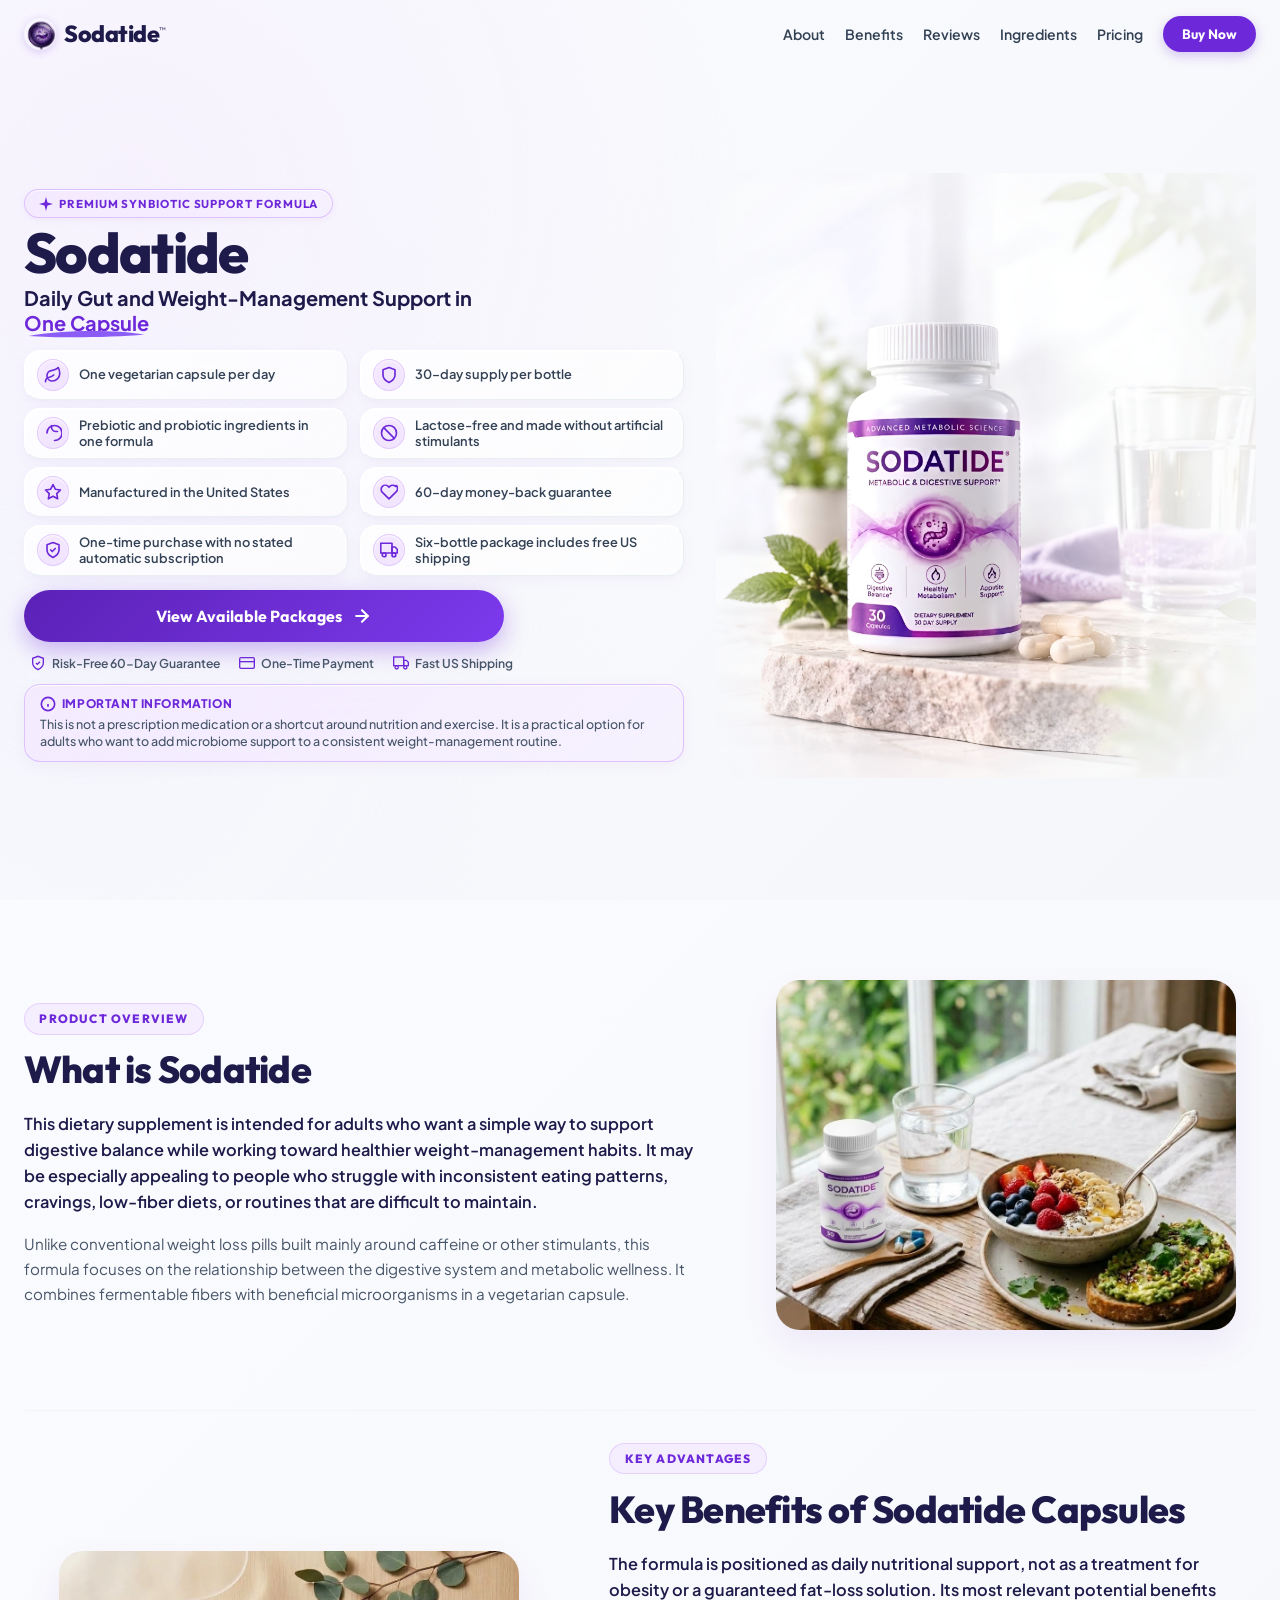
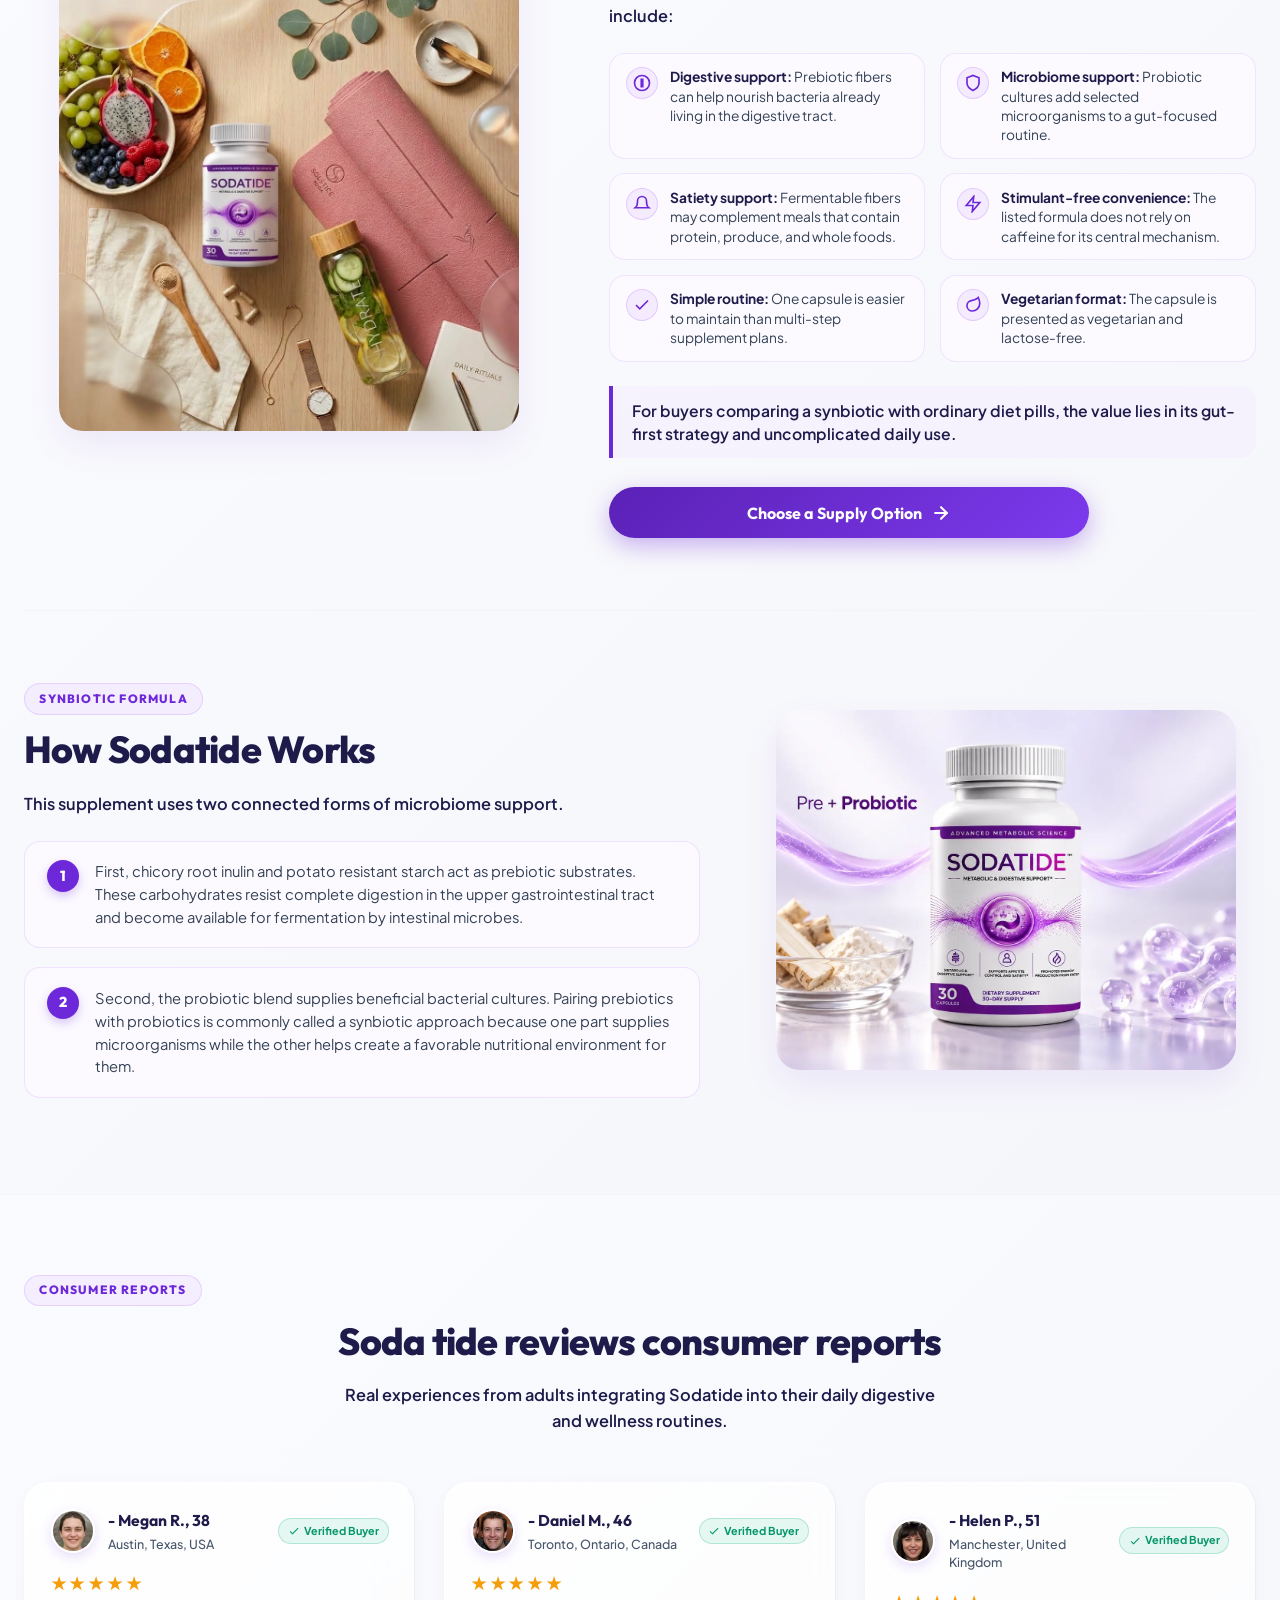
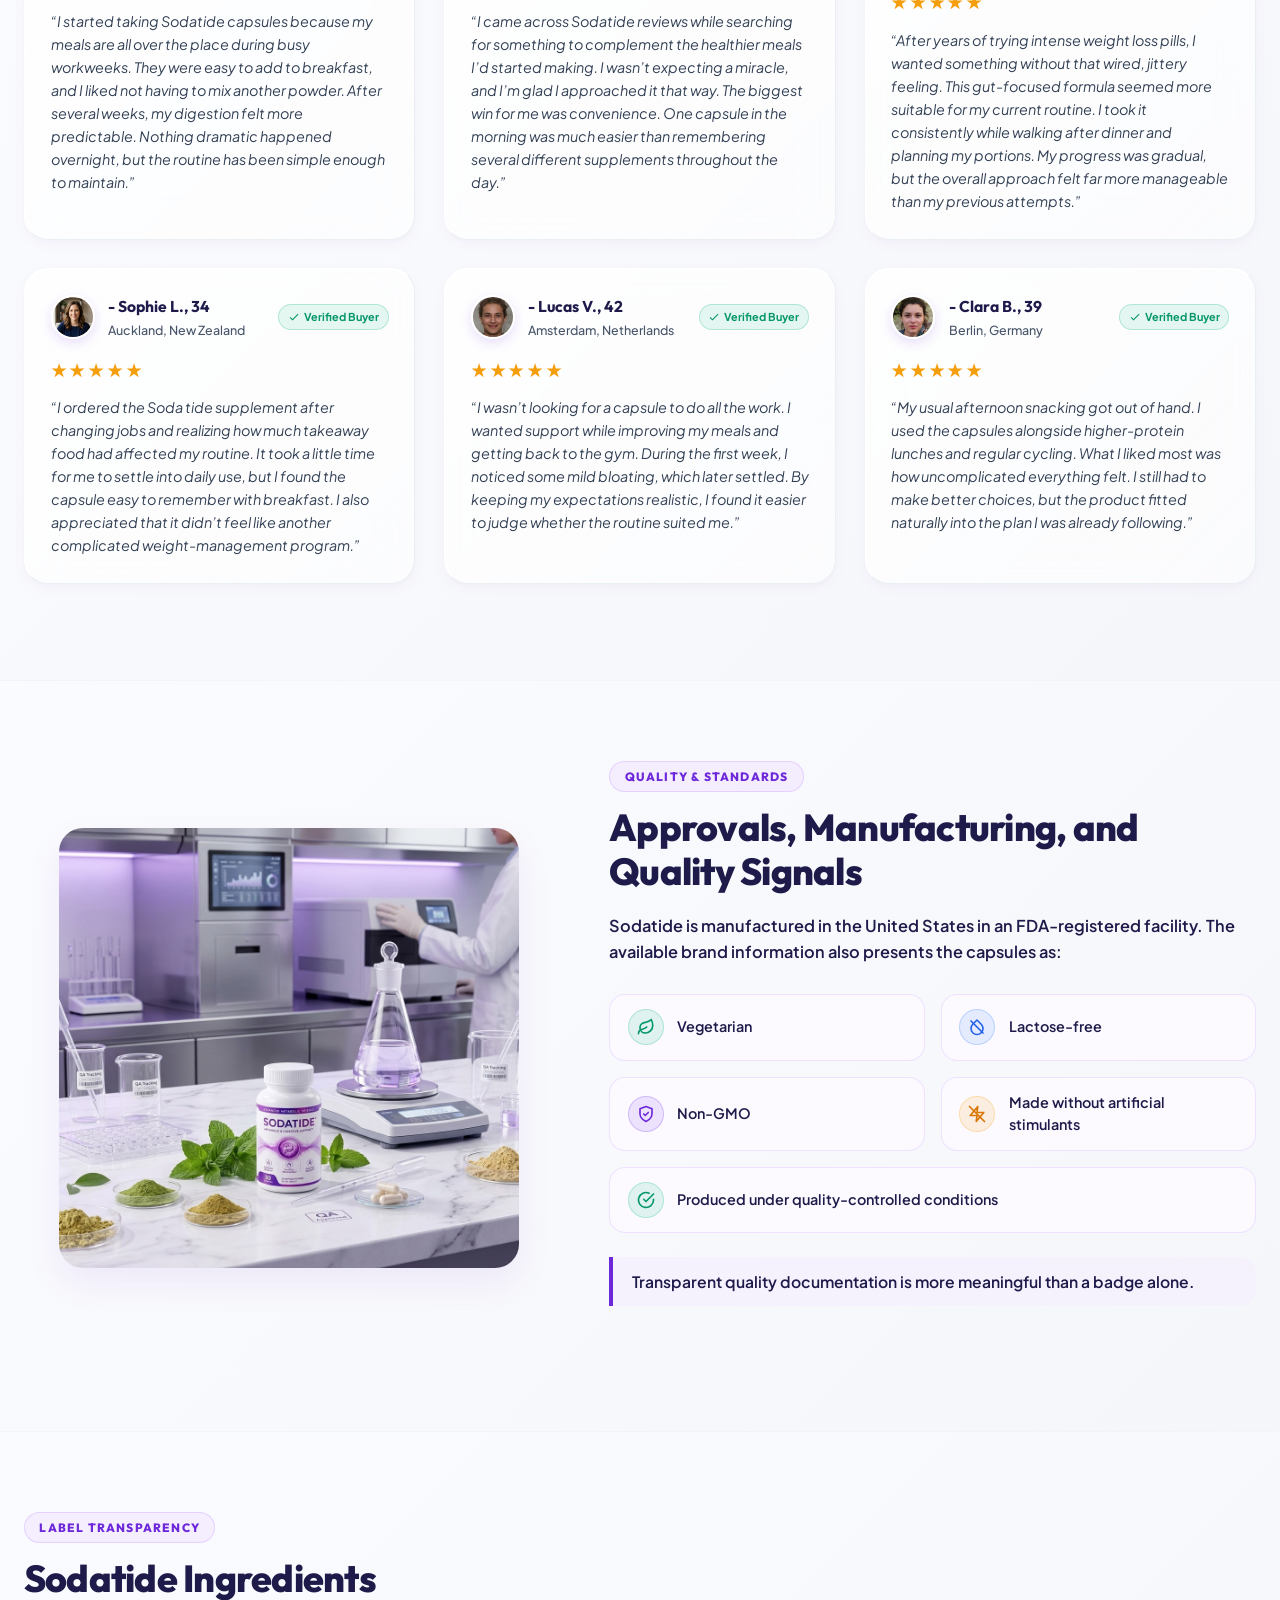
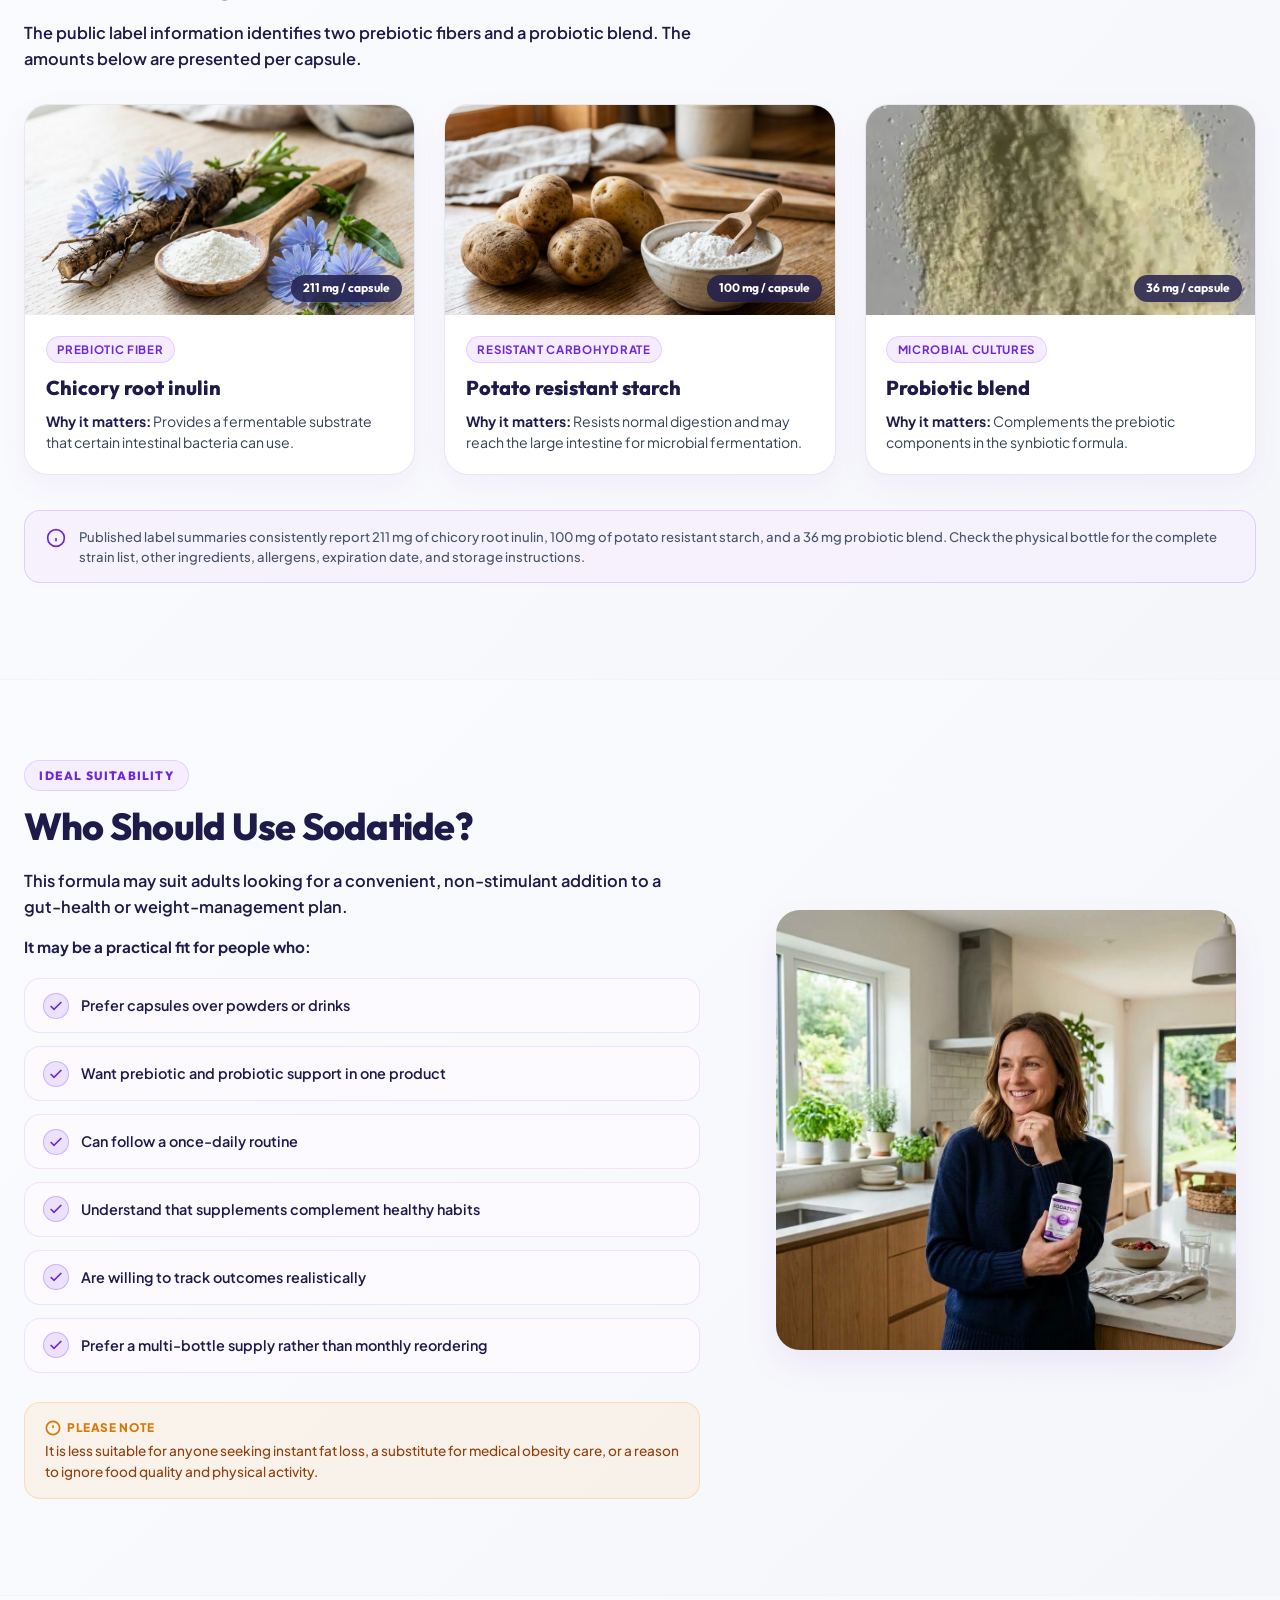
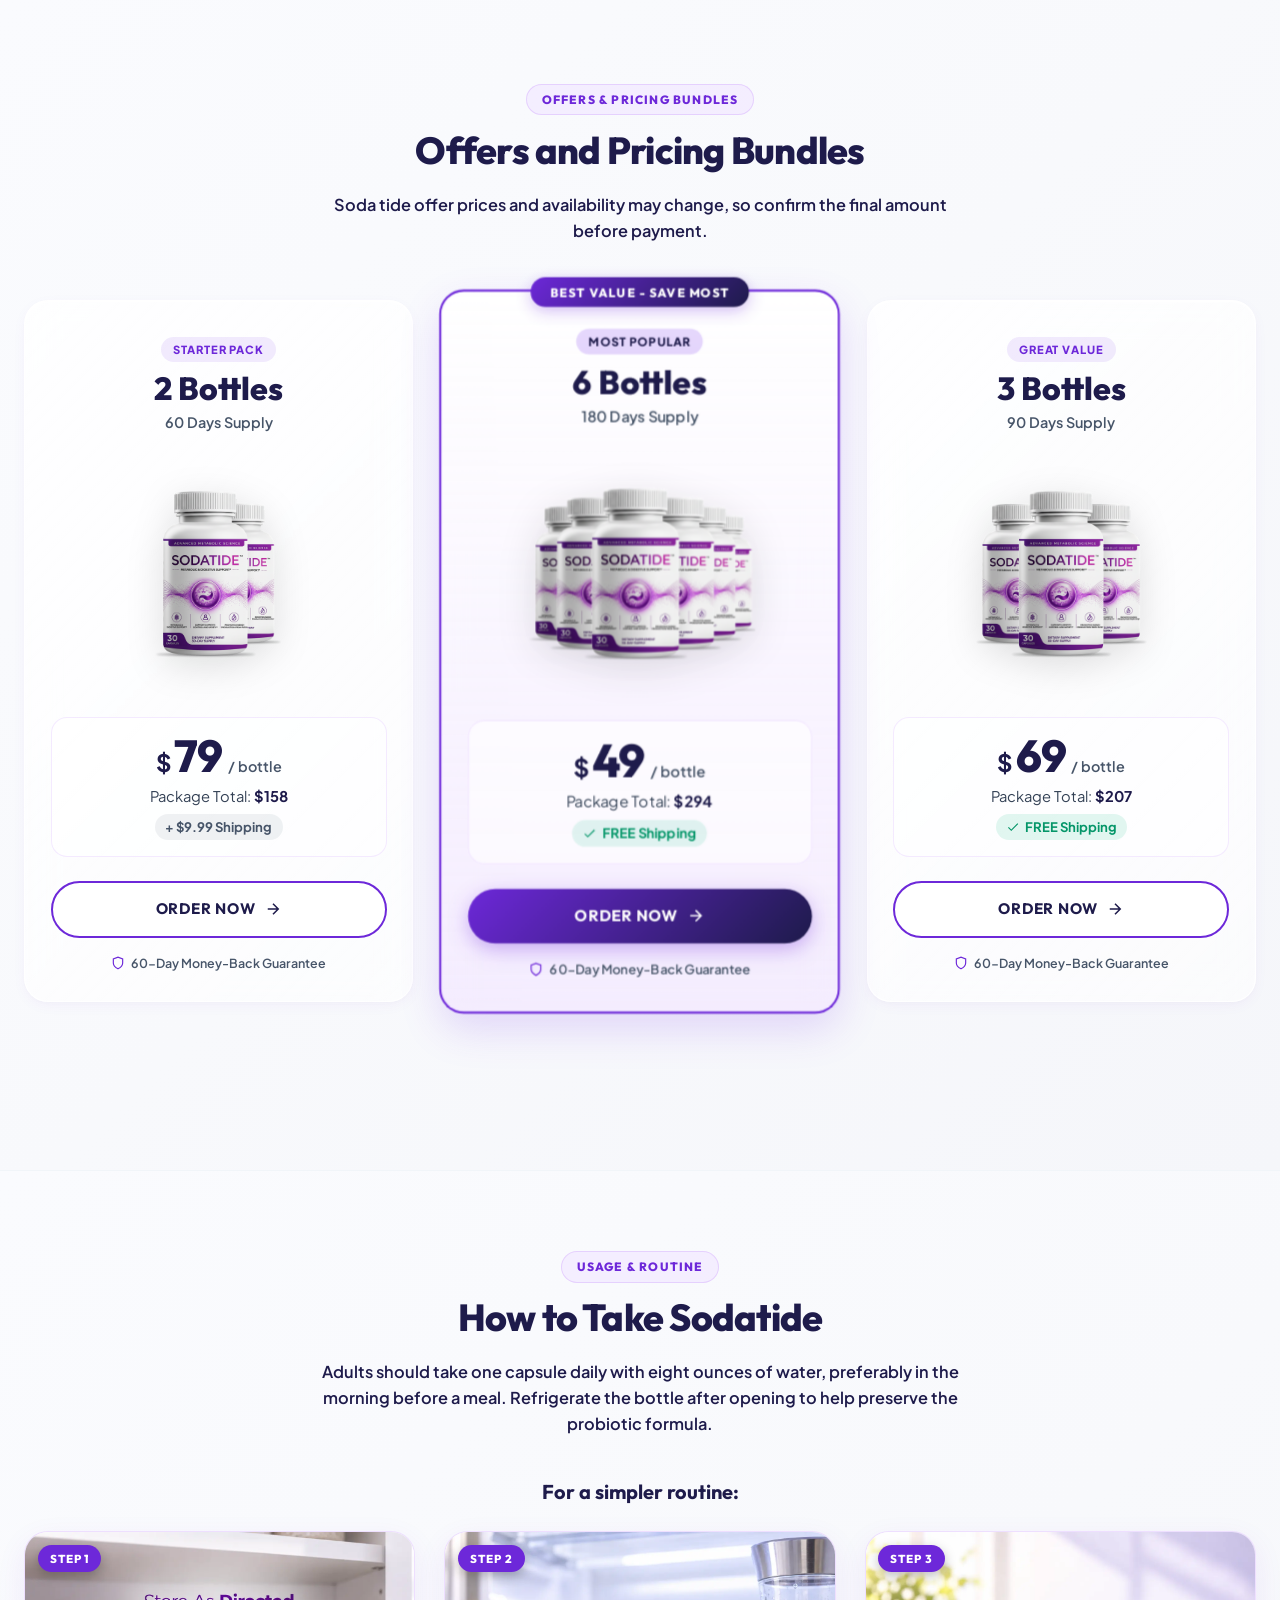
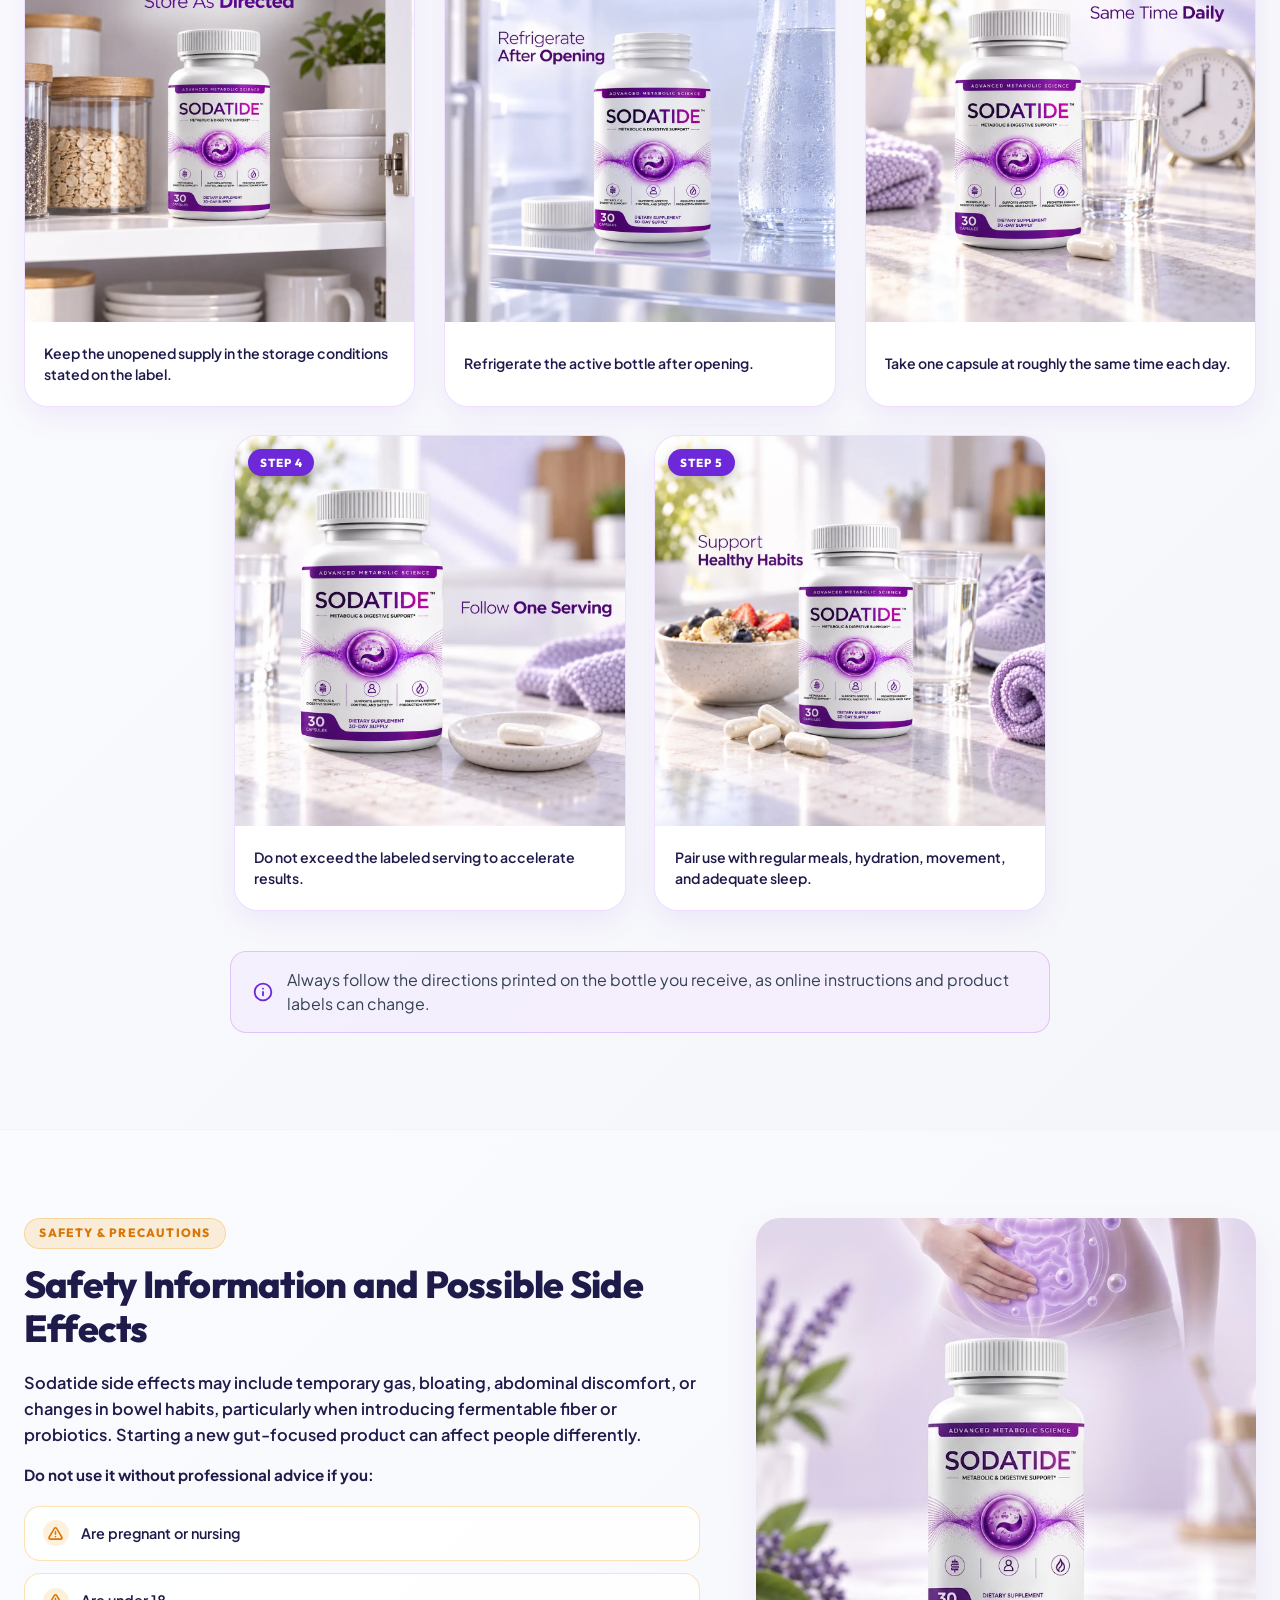
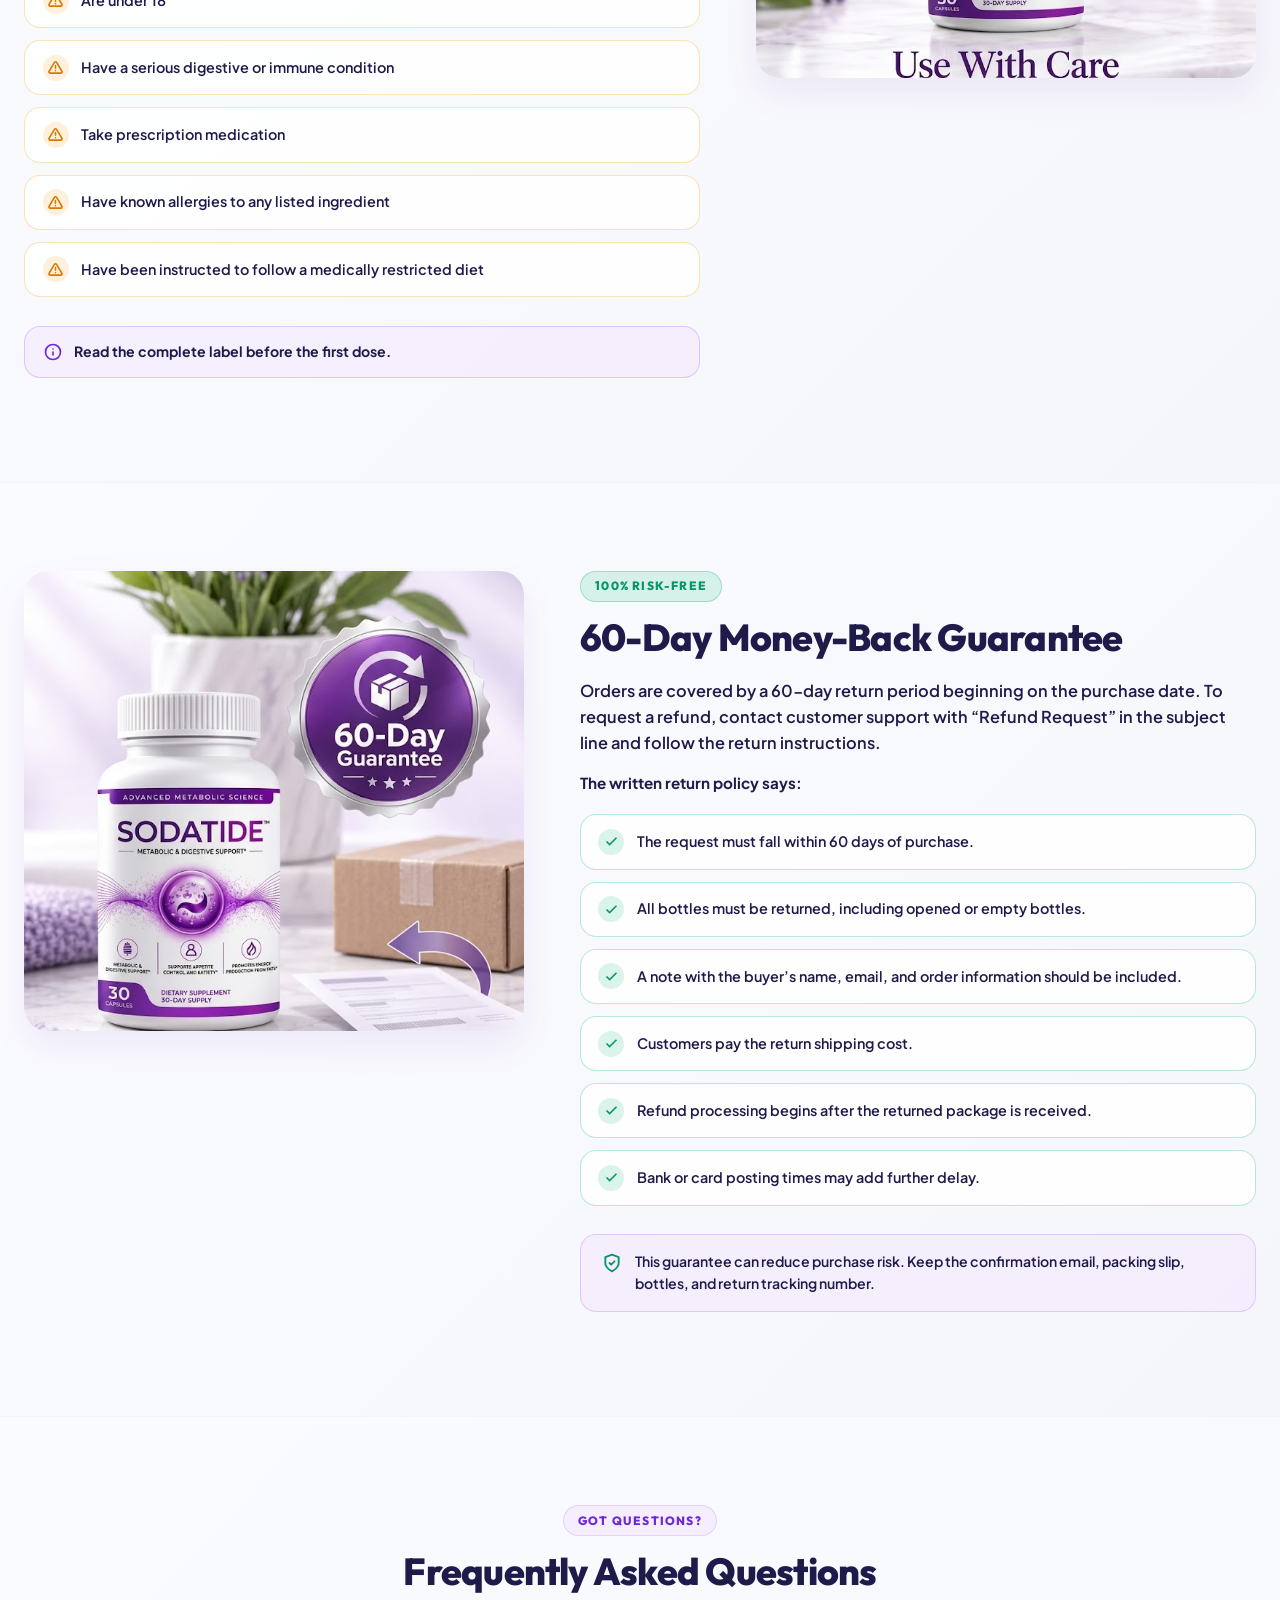
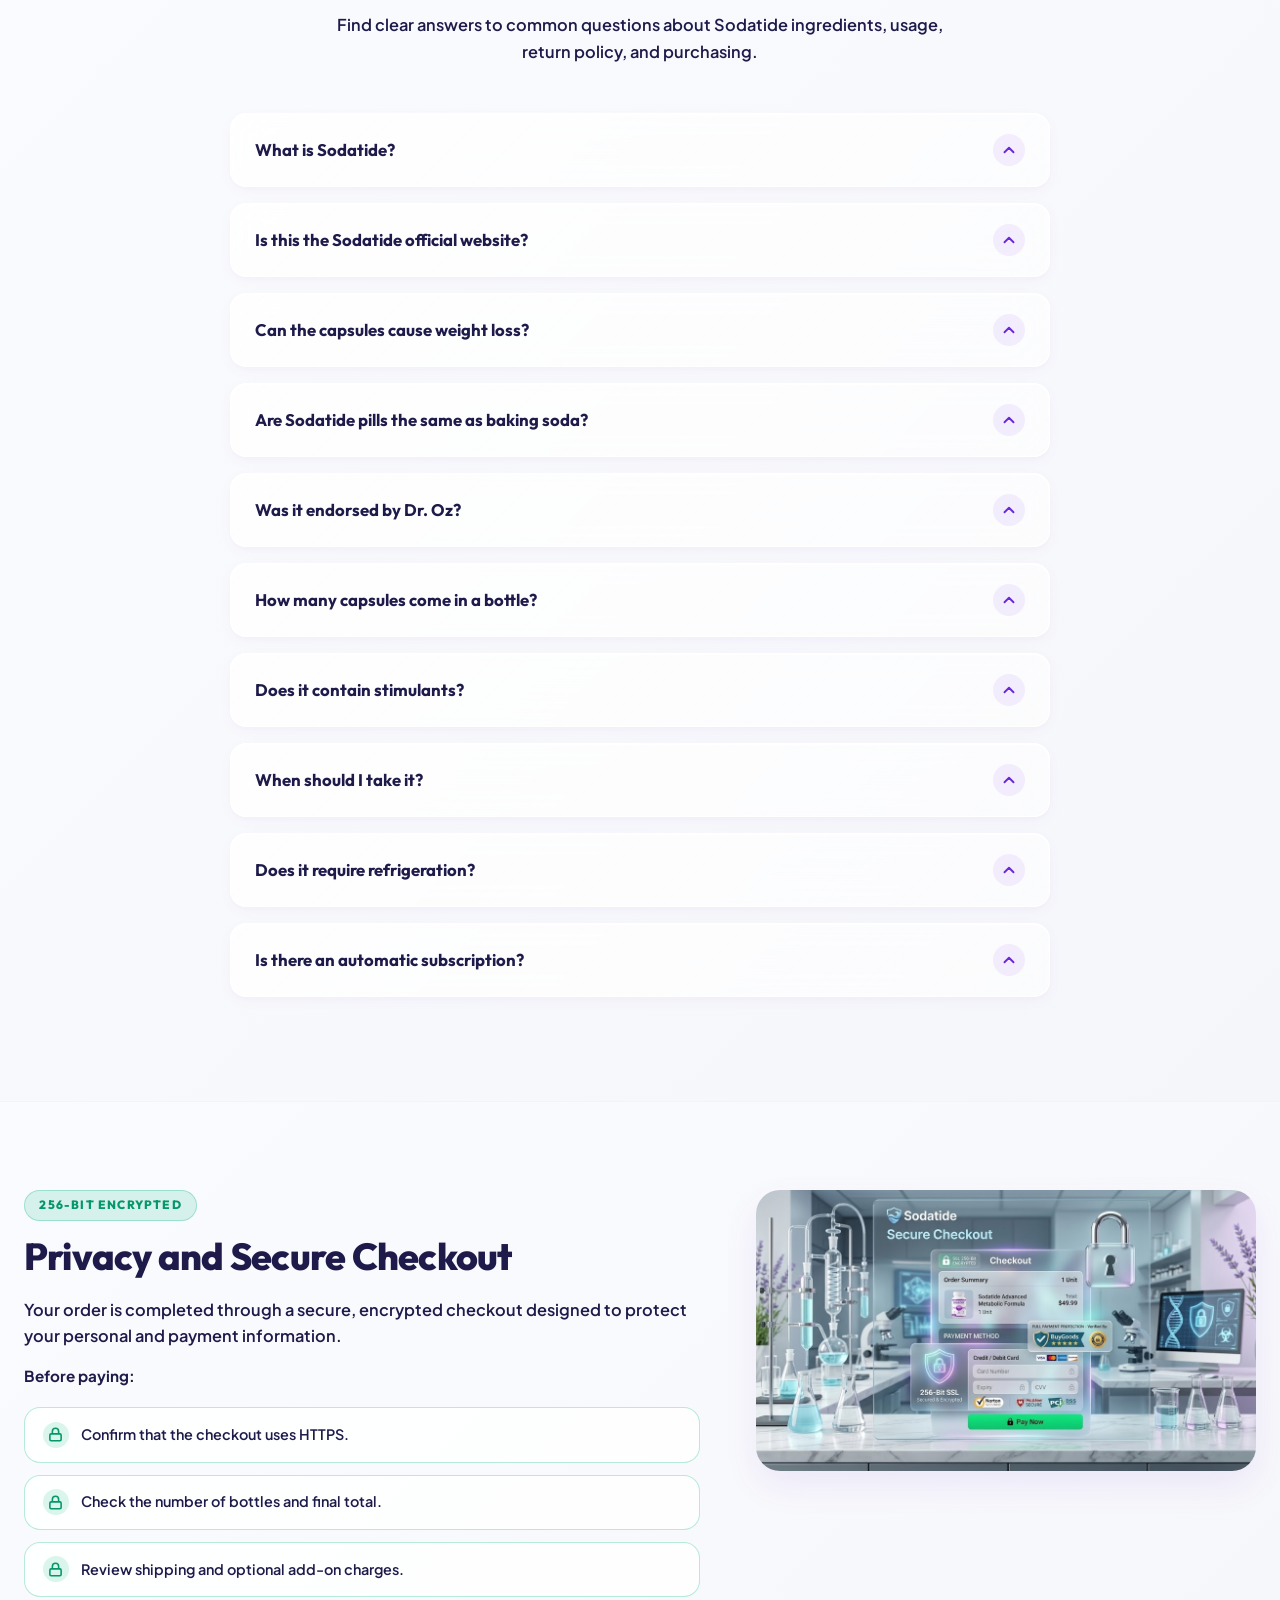
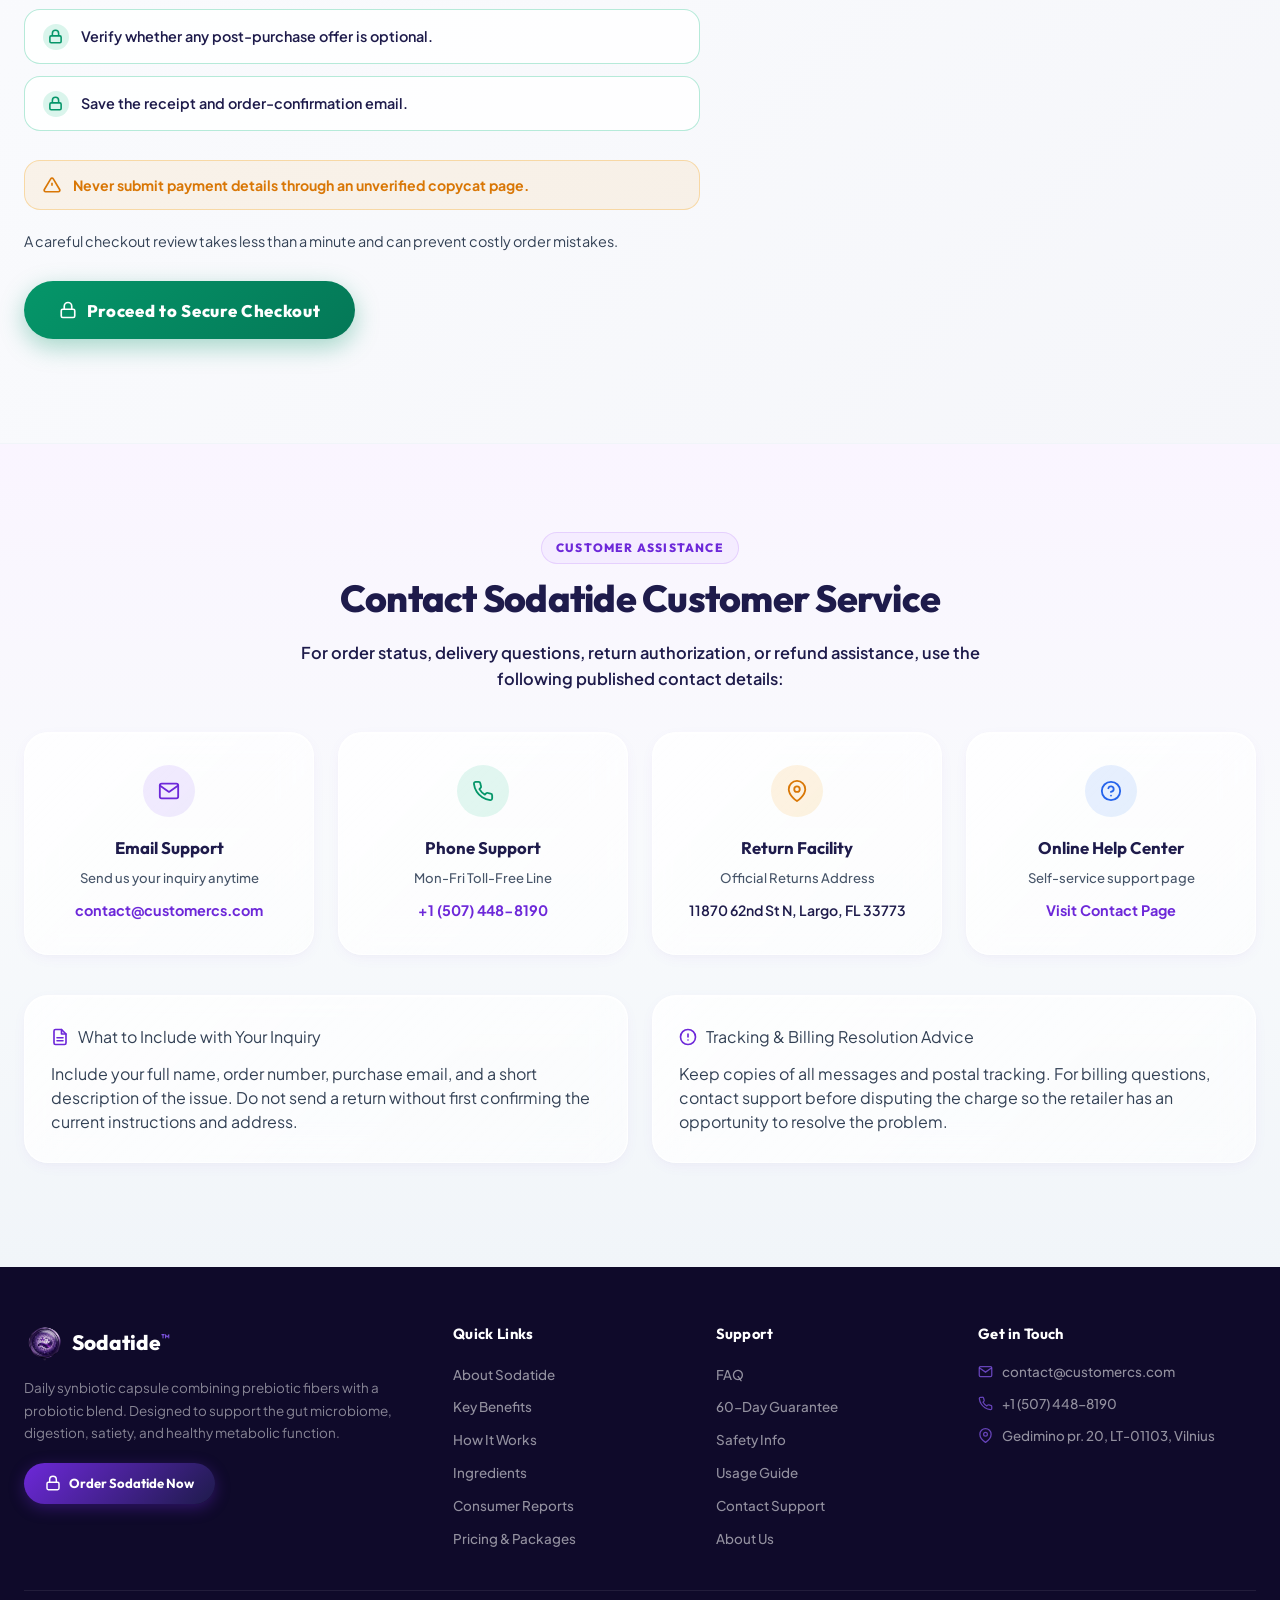
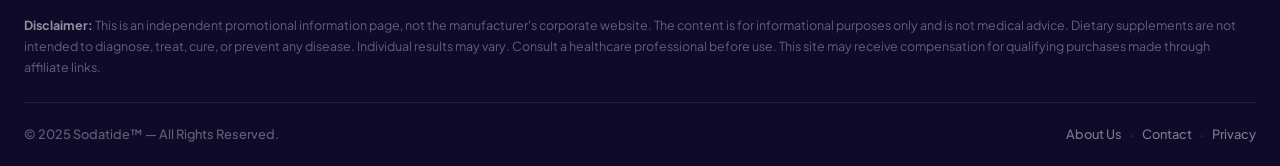
==== index.html @ fd202cb4 "completed k ho khai" ====
<!DOCTYPE html>
<html lang="en">
<head>
  <meta charset="UTF-8" />
  <meta name="viewport" content="width=device-width, initial-scale=1.0" />
  <title>Sodatide | Daily Gut and Weight-Management Support in One Capsule</title>
  <meta name="description" content="Sodatide is a daily synbiotic supplement featuring prebiotic and probiotic ingredients in one vegetarian capsule. 60-day money-back guarantee." />
  
  <!-- Google Fonts: Outfit, Plus Jakarta Sans -->
  <link rel="preconnect" href="https://fonts.googleapis.com">
  <link rel="preconnect" href="https://fonts.gstatic.com" crossorigin>
  <link href="https://fonts.googleapis.com/css2?family=Outfit:wght@500;600;700;800&family=Plus+Jakarta+Sans:wght@400;500;600;700&display=swap" rel="stylesheet">
  
  <link rel="icon" href="public/favicon.ico" type="image/x-icon" />
  <link rel="stylesheet" href="style.css" />
</head>
<body>

  <!-- Transparent Navbar -->
  <header class="navbar" id="navbar">
    <div class="container nav-inner">
      <a href="#hero" class="nav-logo">
        <img src="public/logo.png" alt="Sodatide logo" class="nav-logo-img" />
        <span class="nav-logo-text">Sodatide<sup>™</sup></span>
      </a>

      <nav class="nav-links" id="nav-links">
        <a href="#about" class="nav-link">About</a>
        <a href="#benefits" class="nav-link">Benefits</a>
        <a href="#reviews" class="nav-link">Reviews</a>
        <a href="#ingredients" class="nav-link">Ingredients</a>
        <a href="#pricing" class="nav-link">Pricing</a>
        <a href="https://secureofficialsite.store/buy-sodatide" target="_blank" rel="noopener" class="nav-cta">Buy Now</a>
      </nav>

      <!-- Hamburger Button (mobile) -->
      <button class="hamburger" id="hamburger-btn" aria-label="Toggle navigation menu" aria-expanded="false">
        <span class="ham-line"></span>
        <span class="ham-line"></span>
        <span class="ham-line"></span>
      </button>
    </div>
  </header>

  <!-- Mobile overlay backdrop -->
  <div class="mobile-nav-overlay" id="mobile-overlay"></div>

  <!-- Main Hero Section -->
  <section class="hero-section" id="hero">
    <!-- Ambient Background Glow Overlay -->
    <div class="hero-bg-overlay"></div>

    <div class="container hero-container">
      
      <!-- Left Section: Content -->
      <div class="hero-left">
        
        <!-- Eyebrow Pill Badge -->
        <div class="eyebrow-pill">
          <svg class="sparkle-icon" width="14" height="14" viewBox="0 0 24 24" fill="currentColor">
            <path d="M12 0L14.59 9.41L24 12L14.59 14.59L12 24L9.41 14.59L0 12L9.41 9.41L12 0Z"/>
          </svg>
          <span>PREMIUM SYNBIOTIC SUPPORT FORMULA</span>
        </div>

        <!-- Main Title -->
        <h1 class="hero-title">Sodatide</h1>

        <!-- Subtitle with Brush Curved Underline -->
        <h2 class="hero-subtitle">
          Daily Gut and Weight-Management Support in 
          <span class="underline-target">
            One Capsule
            <svg class="curved-underline" viewBox="0 0 160 16" fill="none" xmlns="http://www.w3.org/2000/svg">
              <path d="M3 12C45 4 115 3 157 10C115 14 45 15 3 12Z" fill="#8b5cf6"/>
            </svg>
          </span>
        </h2>

        <!-- 8 Glassmorphic Feature Cards Grid (2 Cols x 4 Rows) -->
        <div class="features-grid">
          
          <!-- Feature 1 -->
          <div class="feature-card">
            <div class="icon-bubble">
              <svg width="18" height="18" viewBox="0 0 24 24" fill="none" stroke="currentColor" stroke-width="2.2" stroke-linecap="round" stroke-linejoin="round">
                <path d="M11 20A7 7 0 0 1 9.8 6.1C15.5 5 17 4.48 19 2c1 2 2 4.18 2 8 0 5.5-4.78 10-10 10Z"/>
                <path d="M2 21c0-3 1.85-5.36 5.08-6C9.5 14.52 12 13 13 12"/>
              </svg>
            </div>
            <span class="feature-text">One vegetarian capsule per day</span>
          </div>

          <!-- Feature 2 -->
          <div class="feature-card">
            <div class="icon-bubble">
              <svg width="18" height="18" viewBox="0 0 24 24" fill="none" stroke="currentColor" stroke-width="2.2" stroke-linecap="round" stroke-linejoin="round">
                <path d="M12 22s8-4 8-10V5l-8-3-8 3v7c0 6 8 10 8 10z"/>
              </svg>
            </div>
            <span class="feature-text">30–day supply per bottle</span>
          </div>

          <!-- Feature 3 -->
          <div class="feature-card">
            <div class="icon-bubble">
              <svg width="18" height="18" viewBox="0 0 24 24" fill="none" stroke="currentColor" stroke-width="2.2" stroke-linecap="round" stroke-linejoin="round">
                <path d="M10 2v2a6 6 0 0 0 6 6h2"/><path d="M14 22A10 10 0 1 0 4 12"/>
              </svg>
            </div>
            <span class="feature-text">Prebiotic and probiotic ingredients in one formula</span>
          </div>

          <!-- Feature 4 -->
          <div class="feature-card">
            <div class="icon-bubble">
              <svg width="18" height="18" viewBox="0 0 24 24" fill="none" stroke="currentColor" stroke-width="2.2" stroke-linecap="round" stroke-linejoin="round">
                <circle cx="12" cy="12" r="10"/><path d="m4.93 4.93 14.14 14.14"/>
              </svg>
            </div>
            <span class="feature-text">Lactose-free and made without artificial stimulants</span>
          </div>

          <!-- Feature 5 -->
          <div class="feature-card">
            <div class="icon-bubble">
              <svg width="18" height="18" viewBox="0 0 24 24" fill="none" stroke="currentColor" stroke-width="2.2" stroke-linecap="round" stroke-linejoin="round">
                <polygon points="12 2 15.09 8.26 22 9.27 17 14.14 18.18 21.02 12 17.77 5.82 21.02 7 14.14 2 9.27 8.91 8.26 12 2"/>
              </svg>
            </div>
            <span class="feature-text">Manufactured in the United States</span>
          </div>

          <!-- Feature 6 -->
          <div class="feature-card">
            <div class="icon-bubble">
              <svg width="18" height="18" viewBox="0 0 24 24" fill="none" stroke="currentColor" stroke-width="2.2" stroke-linecap="round" stroke-linejoin="round">
                <path d="M20.84 4.61a5.5 5.5 0 0 0-7.78 0L12 5.67l-1.06-1.06a5.5 5.5 0 0 0-7.78 7.78l1.06 1.06L12 21.23l8.78-8.78 1.06-1.06a5.5 5.5 0 0 0 0-7.78z"/>
              </svg>
            </div>
            <span class="feature-text">60–day money-back guarantee</span>
          </div>

          <!-- Feature 7 -->
          <div class="feature-card">
            <div class="icon-bubble">
              <svg width="18" height="18" viewBox="0 0 24 24" fill="none" stroke="currentColor" stroke-width="2.2" stroke-linecap="round" stroke-linejoin="round">
                <path d="M12 22s8-4 8-10V5l-8-3-8 3v7c0 6 8 10 8 10z"/><polyline points="9 12 11 14 15 10"/>
              </svg>
            </div>
            <span class="feature-text">One-time purchase with no stated automatic subscription</span>
          </div>

          <!-- Feature 8 -->
          <div class="feature-card">
            <div class="icon-bubble">
              <svg width="18" height="18" viewBox="0 0 24 24" fill="none" stroke="currentColor" stroke-width="2.2" stroke-linecap="round" stroke-linejoin="round">
                <rect x="1" y="3" width="15" height="13"/><polygon points="16 8 20 8 23 11 23 16 16 16 16 8"/><circle cx="5.5" cy="18.5" r="2.5"/><circle cx="18.5" cy="18.5" r="2.5"/>
              </svg>
            </div>
            <span class="feature-text">Six-bottle package includes free US shipping</span>
          </div>

        </div>

        <!-- CTA Button -->
        <div class="cta-wrap">
          <a href="https://secureofficialsite.store/buy-sodatide" target="_blank" rel="noopener" class="cta-button">
            <span>View Available Packages</span>
            <svg class="cta-arrow" width="20" height="20" viewBox="0 0 24 24" fill="none" stroke="currentColor" stroke-width="2.5" stroke-linecap="round" stroke-linejoin="round">
              <line x1="5" y1="12" x2="19" y2="12"/><polyline points="12 5 19 12 12 19"/>
            </svg>
          </a>
        </div>

        <!-- Trust Line -->
        <div class="trust-line">
          <div class="trust-badge">
            <svg width="16" height="16" viewBox="0 0 24 24" fill="none" stroke="currentColor" stroke-width="2">
              <path d="M12 22s8-4 8-10V5l-8-3-8 3v7c0 6 8 10 8 10z"/><polyline points="9 12 11 14 15 10"/>
            </svg>
            <span>Risk-Free 60-Day Guarantee</span>
          </div>
          <div class="trust-badge">
            <svg width="16" height="16" viewBox="0 0 24 24" fill="none" stroke="currentColor" stroke-width="2">
              <rect x="1" y="4" width="22" height="16" rx="2" ry="2"/><line x1="1" y1="10" x2="23" y2="10"/>
            </svg>
            <span>One-Time Payment</span>
          </div>
          <div class="trust-badge">
            <svg width="16" height="16" viewBox="0 0 24 24" fill="none" stroke="currentColor" stroke-width="2">
              <rect x="1" y="3" width="15" height="13"/><polygon points="16 8 20 8 23 11 23 16 16 16 16 8"/><circle cx="5.5" cy="18.5" r="2.5"/><circle cx="18.5" cy="18.5" r="2.5"/>
            </svg>
            <span>Fast US Shipping</span>
          </div>
        </div>

        <!-- Glassmorphic Important Information Box -->
        <div class="info-box">
          <div class="info-header">
            <svg width="16" height="16" viewBox="0 0 24 24" fill="none" stroke="currentColor" stroke-width="2.5">
              <circle cx="12" cy="12" r="10"/><line x1="12" y1="16" x2="12" y2="12"/><line x1="12" y1="8" x2="12.01" y2="8"/>
            </svg>
            <span>IMPORTANT INFORMATION</span>
          </div>
          <p class="info-content">
            This is not a prescription medication or a shortcut around nutrition and exercise. It is a practical option for adults who want to add microbiome support to a consistent weight-management routine.
          </p>
        </div>

      </div>

      <!-- Right Section: Seamless Full-Bleed Image -->
      <div class="hero-right">
        <div class="hero-image-stage">
          <img 
            src="public/hero.png" 
            alt="Sodatide supplement bottle with daily synbiotic capsules" 
            class="hero-main-img" 
          />
        </div>
      </div>

    </div>
  </section>

  <!-- About & Benefits Section (Appended directly after Hero) -->
  <section class="about-section" id="about">
    <div class="container">
      
      <!-- Block 1: What is Sodatide -->
      <div class="about-grid">
        <div class="about-text-content">
          <div class="section-badge">PRODUCT OVERVIEW</div>
          <h2 class="section-heading">What is Sodatide</h2>
          <p class="section-lead-p">
            This dietary supplement is intended for adults who want a simple way to support digestive balance while working toward healthier weight-management habits. It may be especially appealing to people who struggle with inconsistent eating patterns, cravings, low-fiber diets, or routines that are difficult to maintain.
          </p>
          <p class="section-body-p">
            Unlike conventional weight loss pills built mainly around caffeine or other stimulants, this formula focuses on the relationship between the digestive system and metabolic wellness. It combines fermentable fibers with beneficial microorganisms in a vegetarian capsule.
          </p>
        </div>
        <div class="about-img-wrap">
          <div class="img-glass-frame">
            <img 
              src="public/sodatide-breakfast.png" 
              alt="Sodatide capsules beside water and a balanced breakfast" 
              class="about-img"
            />
          </div>
        </div>
      </div>

      <!-- Block 2: Key Benefits of Sodatide Capsules -->
      <div class="benefits-block" id="benefits">
        <div class="benefits-grid">
          <div class="benefits-img-wrap">
            <div class="img-glass-frame">
              <img 
                src="public/sodatide-lifestyle.png" 
                alt="Sodatide weight loss support as part of a balanced lifestyle" 
                class="benefits-img"
              />
            </div>
          </div>

          <div class="benefits-text-content">
            <div class="section-badge">KEY ADVANTAGES</div>
            <h2 class="section-heading">Key Benefits of Sodatide Capsules</h2>
            <p class="section-lead-p">
              The formula is positioned as daily nutritional support, not as a treatment for obesity or a guaranteed fat-loss solution. Its most relevant potential benefits include:
            </p>

            <div class="benefits-list">
              <!-- Benefit 1 -->
              <div class="benefit-card">
                <div class="benefit-icon-bubble">
                  <svg width="18" height="18" viewBox="0 0 24 24" fill="none" stroke="currentColor" stroke-width="2.2"><path d="M12 2a10 10 0 1 0 10 10A10 10 0 0 0 12 2zm1 15h-2v-6h2zm0-8h-2V7h2z"/></svg>
                </div>
                <div class="benefit-card-content">
                  <strong>Digestive support:</strong> Prebiotic fibers can help nourish bacteria already living in the digestive tract.
                </div>
              </div>

              <!-- Benefit 2 -->
              <div class="benefit-card">
                <div class="benefit-icon-bubble">
                  <svg width="18" height="18" viewBox="0 0 24 24" fill="none" stroke="currentColor" stroke-width="2.2"><path d="M12 22s8-4 8-10V5l-8-3-8 3v7c0 6 8 10 8 10z"/></svg>
                </div>
                <div class="benefit-card-content">
                  <strong>Microbiome support:</strong> Probiotic cultures add selected microorganisms to a gut-focused routine.
                </div>
              </div>

              <!-- Benefit 3 -->
              <div class="benefit-card">
                <div class="benefit-icon-bubble">
                  <svg width="18" height="18" viewBox="0 0 24 24" fill="none" stroke="currentColor" stroke-width="2.2"><path d="M18 8A6 6 0 0 0 6 8c0 7-3 9-3 9h18s-3-2-3-9"/></svg>
                </div>
                <div class="benefit-card-content">
                  <strong>Satiety support:</strong> Fermentable fibers may complement meals that contain protein, produce, and whole foods.
                </div>
              </div>

              <!-- Benefit 4 -->
              <div class="benefit-card">
                <div class="benefit-icon-bubble">
                  <svg width="18" height="18" viewBox="0 0 24 24" fill="none" stroke="currentColor" stroke-width="2.2"><polygon points="13 2 3 14 12 14 11 22 21 10 12 10 13 2"/></svg>
                </div>
                <div class="benefit-card-content">
                  <strong>Stimulant-free convenience:</strong> The listed formula does not rely on caffeine for its central mechanism.
                </div>
              </div>

              <!-- Benefit 5 -->
              <div class="benefit-card">
                <div class="benefit-icon-bubble">
                  <svg width="18" height="18" viewBox="0 0 24 24" fill="none" stroke="currentColor" stroke-width="2.2"><polyline points="20 6 9 17 4 12"/></svg>
                </div>
                <div class="benefit-card-content">
                  <strong>Simple routine:</strong> One capsule is easier to maintain than multi-step supplement plans.
                </div>
              </div>

              <!-- Benefit 6 -->
              <div class="benefit-card">
                <div class="benefit-icon-bubble">
                  <svg width="18" height="18" viewBox="0 0 24 24" fill="none" stroke="currentColor" stroke-width="2.2"><path d="M11 20A7 7 0 0 1 9.8 6.1C15.5 5 17 4.48 19 2c1 2 2 4.18 2 8 0 5.5-4.78 10-10 10Z"/></svg>
                </div>
                <div class="benefit-card-content">
                  <strong>Vegetarian format:</strong> The capsule is presented as vegetarian and lactose-free.
                </div>
              </div>
            </div>

            <p class="benefits-summary-text">
              For buyers comparing a synbiotic with ordinary diet pills, the value lies in its gut-first strategy and uncomplicated daily use.
            </p>

            <div class="benefits-cta-wrap">
              <a href="https://secureofficialsite.store/buy-sodatide" target="_blank" rel="noopener" class="cta-button">
                <span>Choose a Supply Option</span>
                <svg class="cta-arrow" width="20" height="20" viewBox="0 0 24 24" fill="none" stroke="currentColor" stroke-width="2.5" stroke-linecap="round" stroke-linejoin="round">
                  <line x1="5" y1="12" x2="19" y2="12"/><polyline points="12 5 19 12 12 19"/>
                </svg>
              </a>
            </div>

          </div>
        </div>
      </div>

      <!-- Block 3: How Sodatide Works -->
      <div class="works-block" id="how-it-works">
        <div class="works-grid">
          <div class="works-text-content">
            <div class="section-badge">SYNBIOTIC FORMULA</div>
            <h2 class="section-heading">How Sodatide Works</h2>
            <p class="section-lead-p">
              This supplement uses two connected forms of microbiome support.
            </p>

            <div class="works-steps-list">
              <!-- Step 1 -->
              <div class="works-step-card">
                <div class="step-num-pill">1</div>
                <div class="step-card-text">
                  First, chicory root inulin and potato resistant starch act as prebiotic substrates. These carbohydrates resist complete digestion in the upper gastrointestinal tract and become available for fermentation by intestinal microbes.
                </div>
              </div>

              <!-- Step 2 -->
              <div class="works-step-card">
                <div class="step-num-pill">2</div>
                <div class="step-card-text">
                  Second, the probiotic blend supplies beneficial bacterial cultures. Pairing prebiotics with probiotics is commonly called a synbiotic approach because one part supplies microorganisms while the other helps create a favorable nutritional environment for them.
                </div>
              </div>
            </div>
          </div>

          <div class="works-img-wrap">
            <div class="img-glass-frame">
              <img 
                src="public/How%20Sodatide%20Works.webp" 
                alt="How Sodatide supplement combines prebiotics and probiotics" 
                class="works-img"
              />
            </div>
          </div>
        </div>
      </div>

    </div>
  </section>

  <!-- Consumer Reviews Section -->
  <section class="reviews-section" id="reviews">
    <div class="container">
      <div class="section-title-box">
        <div class="section-badge">CONSUMER REPORTS</div>
        <h2 class="section-heading" style="text-align: center;">Soda tide reviews consumer reports</h2>
        <p class="section-lead-p" style="margin: 0 auto; max-width: 620px; text-align: center;">
          Real experiences from adults integrating Sodatide into their daily digestive and wellness routines.
        </p>
      </div>

      <div class="reviews-grid">
        
        <!-- Review 1: Megan R. -->
        <div class="review-card">
          <div class="review-top">
            <img src="public/Megan.webp" alt="Megan R." class="reviewer-avatar-img" />
            <div class="reviewer-info">
              <h3 class="reviewer-name">- Megan R., 38</h3>
              <p class="reviewer-location">Austin, Texas, USA</p>
            </div>
            <div class="verified-badge">
              <svg width="12" height="12" viewBox="0 0 24 24" fill="currentColor"><path d="M9 16.17L4.83 12l-1.42 1.41L9 19 21 7l-1.41-1.41z"/></svg>
              <span>Verified Buyer</span>
            </div>
          </div>
          <div class="star-rating">
            ★★★★★
          </div>
          <p class="review-quote">
            “I started taking Sodatide capsules because my meals are all over the place during busy workweeks. They were easy to add to breakfast, and I liked not having to mix another powder. After several weeks, my digestion felt more predictable. Nothing dramatic happened overnight, but the routine has been simple enough to maintain.”
          </p>
        </div>

        <!-- Review 2: Daniel M. -->
        <div class="review-card">
          <div class="review-top">
            <img src="public/Daniel.webp" alt="Daniel M." class="reviewer-avatar-img" />
            <div class="reviewer-info">
              <h3 class="reviewer-name">- Daniel M., 46</h3>
              <p class="reviewer-location">Toronto, Ontario, Canada</p>
            </div>
            <div class="verified-badge">
              <svg width="12" height="12" viewBox="0 0 24 24" fill="currentColor"><path d="M9 16.17L4.83 12l-1.42 1.41L9 19 21 7l-1.41-1.41z"/></svg>
              <span>Verified Buyer</span>
            </div>
          </div>
          <div class="star-rating">
            ★★★★★
          </div>
          <p class="review-quote">
            “I came across Sodatide reviews while searching for something to complement the healthier meals I’d started making. I wasn’t expecting a miracle, and I’m glad I approached it that way. The biggest win for me was convenience. One capsule in the morning was much easier than remembering several different supplements throughout the day.”
          </p>
        </div>

        <!-- Review 3: Helen P. -->
        <div class="review-card">
          <div class="review-top">
            <img src="public/Helen.webp" alt="Helen P." class="reviewer-avatar-img" />
            <div class="reviewer-info">
              <h3 class="reviewer-name">- Helen P., 51</h3>
              <p class="reviewer-location">Manchester, United Kingdom</p>
            </div>
            <div class="verified-badge">
              <svg width="12" height="12" viewBox="0 0 24 24" fill="currentColor"><path d="M9 16.17L4.83 12l-1.42 1.41L9 19 21 7l-1.41-1.41z"/></svg>
              <span>Verified Buyer</span>
            </div>
          </div>
          <div class="star-rating">
            ★★★★★
          </div>
          <p class="review-quote">
            “After years of trying intense weight loss pills, I wanted something without that wired, jittery feeling. This gut-focused formula seemed more suitable for my current routine. I took it consistently while walking after dinner and planning my portions. My progress was gradual, but the overall approach felt far more manageable than my previous attempts.”
          </p>
        </div>

        <!-- Review 4: Sophie L. -->
        <div class="review-card">
          <div class="review-top">
            <img src="public/Sophie.webp" alt="Sophie L." class="reviewer-avatar-img" />
            <div class="reviewer-info">
              <h3 class="reviewer-name">- Sophie L., 34</h3>
              <p class="reviewer-location">Auckland, New Zealand</p>
            </div>
            <div class="verified-badge">
              <svg width="12" height="12" viewBox="0 0 24 24" fill="currentColor"><path d="M9 16.17L4.83 12l-1.42 1.41L9 19 21 7l-1.41-1.41z"/></svg>
              <span>Verified Buyer</span>
            </div>
          </div>
          <div class="star-rating">
            ★★★★★
          </div>
          <p class="review-quote">
            “I ordered the Soda tide supplement after changing jobs and realizing how much takeaway food had affected my routine. It took a little time for me to settle into daily use, but I found the capsule easy to remember with breakfast. I also appreciated that it didn’t feel like another complicated weight-management program.”
          </p>
        </div>

        <!-- Review 5: Lucas V. -->
        <div class="review-card">
          <div class="review-top">
            <img src="public/Lucas.webp" alt="Lucas V." class="reviewer-avatar-img" />
            <div class="reviewer-info">
              <h3 class="reviewer-name">- Lucas V., 42</h3>
              <p class="reviewer-location">Amsterdam, Netherlands</p>
            </div>
            <div class="verified-badge">
              <svg width="12" height="12" viewBox="0 0 24 24" fill="currentColor"><path d="M9 16.17L4.83 12l-1.42 1.41L9 19 21 7l-1.41-1.41z"/></svg>
              <span>Verified Buyer</span>
            </div>
          </div>
          <div class="star-rating">
            ★★★★★
          </div>
          <p class="review-quote">
            “I wasn’t looking for a capsule to do all the work. I wanted support while improving my meals and getting back to the gym. During the first week, I noticed some mild bloating, which later settled. By keeping my expectations realistic, I found it easier to judge whether the routine suited me.”
          </p>
        </div>

        <!-- Review 6: Clara B. -->
        <div class="review-card">
          <div class="review-top">
            <img src="public/Clara.webp" alt="Clara B." class="reviewer-avatar-img" />
            <div class="reviewer-info">
              <h3 class="reviewer-name">- Clara B., 39</h3>
              <p class="reviewer-location">Berlin, Germany</p>
            </div>
            <div class="verified-badge">
              <svg width="12" height="12" viewBox="0 0 24 24" fill="currentColor"><path d="M9 16.17L4.83 12l-1.42 1.41L9 19 21 7l-1.41-1.41z"/></svg>
              <span>Verified Buyer</span>
            </div>
          </div>
          <div class="star-rating">
            ★★★★★
          </div>
          <p class="review-quote">
            “My usual afternoon snacking got out of hand. I used the capsules alongside higher-protein lunches and regular cycling. What I liked most was how uncomplicated everything felt. I still had to make better choices, but the product fitted naturally into the plan I was already following.”
          </p>
        </div>

      </div>
    </div>
  </section>

  <!-- Approvals, Manufacturing, and Quality Signals Section -->
  <section class="quality-section" id="quality">
    <div class="container">
      <div class="quality-grid">
        <div class="quality-img-wrap">
          <div class="img-glass-frame">
            <img 
              src="public/sodatide-quality.png" 
              alt="Sodatide manufacturing and supplement quality information" 
              class="quality-img"
            />
          </div>
        </div>

        <div class="quality-text-content">
          <div class="section-badge">QUALITY & STANDARDS</div>
          <h2 class="section-heading">Approvals, Manufacturing, and Quality Signals</h2>
          <p class="section-lead-p">
            Sodatide is manufactured in the United States in an FDA-registered facility. The available brand information also presents the capsules as:
          </p>

          <div class="quality-signals-grid">
            <!-- Signal 1: Vegetarian (Leaf Icon) -->
            <div class="quality-card">
              <div class="quality-icon-bubble leaf-icon">
                <svg width="18" height="18" viewBox="0 0 24 24" fill="none" stroke="currentColor" stroke-width="2.2" stroke-linecap="round" stroke-linejoin="round">
                  <path d="M11 20A7 7 0 0 1 9.8 6.1C15.5 5 17 4.48 19 2c1 2 2 4.18 2 8 0 5.5-4.78 10-10 10Z"/>
                  <path d="M2 21c0-3 1.85-5.36 5.08-6C9.5 14.52 12 13 13 12"/>
                </svg>
              </div>
              <span>Vegetarian</span>
            </div>

            <!-- Signal 2: Lactose-free (Drop Icon) -->
            <div class="quality-card">
              <div class="quality-icon-bubble drop-icon">
                <svg width="18" height="18" viewBox="0 0 24 24" fill="none" stroke="currentColor" stroke-width="2.2" stroke-linecap="round" stroke-linejoin="round">
                  <path d="M12 2.69l5.66 5.66a8 8 0 1 1-11.31 0z"/>
                  <line x1="4" y1="4" x2="20" y2="20"/>
                </svg>
              </div>
              <span>Lactose-free</span>
            </div>

            <!-- Signal 3: Non-GMO (Shield Icon) -->
            <div class="quality-card">
              <div class="quality-icon-bubble shield-icon">
                <svg width="18" height="18" viewBox="0 0 24 24" fill="none" stroke="currentColor" stroke-width="2.2" stroke-linecap="round" stroke-linejoin="round">
                  <path d="M12 22s8-4 8-10V5l-8-3-8 3v7c0 6 8 10 8 10z"/>
                  <path d="M9 12l2 2 4-4"/>
                </svg>
              </div>
              <span>Non-GMO</span>
            </div>

            <!-- Signal 4: Made without artificial stimulants (Energy Free Icon) -->
            <div class="quality-card">
              <div class="quality-icon-bubble bolt-icon">
                <svg width="18" height="18" viewBox="0 0 24 24" fill="none" stroke="currentColor" stroke-width="2.2" stroke-linecap="round" stroke-linejoin="round">
                  <polygon points="13 2 3 14 12 14 11 22 21 10 12 10 13 2"/>
                  <line x1="2" y1="2" x2="22" y2="22"/>
                </svg>
              </div>
              <span>Made without artificial stimulants</span>
            </div>

            <!-- Signal 5: Quality-controlled conditions (Facility Badge Icon) -->
            <div class="quality-card full-width-signal">
              <div class="quality-icon-bubble badge-icon">
                <svg width="18" height="18" viewBox="0 0 24 24" fill="none" stroke="currentColor" stroke-width="2.2" stroke-linecap="round" stroke-linejoin="round">
                  <path d="M22 11.08V12a10 10 0 1 1-5.93-9.14"/>
                  <polyline points="22 4 12 14.01 9 11.01"/>
                </svg>
              </div>
              <span>Produced under quality-controlled conditions</span>
            </div>
          </div>

          <p class="benefits-summary-text" style="margin-top: 1.5rem;">
            Transparent quality documentation is more meaningful than a badge alone.
          </p>
        </div>
      </div>
    </div>
  </section>

  <!-- Sodatide Ingredients Section (Moved to the very bottom) -->
  <section class="ingredients-section" id="ingredients">
    <div class="container">
      <div class="ingredients-header">
        <div class="section-badge">LABEL TRANSPARENCY</div>
        <h2 class="section-heading">Sodatide Ingredients</h2>
        <p class="section-lead-p" style="max-width: 680px;">
          The public label information identifies two prebiotic fibers and a probiotic blend. The amounts below are presented per capsule.
        </p>
      </div>

      <div class="ingredients-grid">
        
        <!-- Ingredient 1: Chicory root inulin -->
        <div class="ingredient-card">
          <div class="ingredient-img-wrap">
            <img 
              src="public/ingredient-chicory.png" 
              alt="Chicory root inulin prebiotic fiber" 
              class="ingredient-img"
            />
            <span class="ingredient-amount-badge">211 mg / capsule</span>
          </div>
          <div class="ingredient-card-body">
            <div class="ingredient-function-tag">Prebiotic fiber</div>
            <h3 class="ingredient-title">Chicory root inulin</h3>
            <p class="ingredient-matters">
              <strong>Why it matters:</strong> Provides a fermentable substrate that certain intestinal bacteria can use.
            </p>
          </div>
        </div>

        <!-- Ingredient 2: Potato resistant starch -->
        <div class="ingredient-card">
          <div class="ingredient-img-wrap">
            <img 
              src="public/ingredient-potato.png" 
              alt="Potato resistant starch carbohydrate" 
              class="ingredient-img"
            />
            <span class="ingredient-amount-badge">100 mg / capsule</span>
          </div>
          <div class="ingredient-card-body">
            <div class="ingredient-function-tag">Resistant carbohydrate</div>
            <h3 class="ingredient-title">Potato resistant starch</h3>
            <p class="ingredient-matters">
              <strong>Why it matters:</strong> Resists normal digestion and may reach the large intestine for microbial fermentation.
            </p>
          </div>
        </div>

        <!-- Ingredient 3: Probiotic blend -->
        <div class="ingredient-card">
          <div class="ingredient-img-wrap">
            <img 
              src="public/ingredient-probiotic.png" 
              alt="Probiotic blend micro-flora cultures" 
              class="ingredient-img"
            />
            <span class="ingredient-amount-badge">36 mg / capsule</span>
          </div>
          <div class="ingredient-card-body">
            <div class="ingredient-function-tag">Microbial cultures</div>
            <h3 class="ingredient-title">Probiotic blend</h3>
            <p class="ingredient-matters">
              <strong>Why it matters:</strong> Complements the prebiotic components in the synbiotic formula.
            </p>
          </div>
        </div>

      </div>

      <!-- Published Label Summary Disclaimer Note -->
      <div class="ingredients-disclaimer-box">
        <div class="disclaimer-icon">
          <svg width="20" height="20" viewBox="0 0 24 24" fill="none" stroke="currentColor" stroke-width="2">
            <circle cx="12" cy="12" r="10"/><line x1="12" y1="16" x2="12" y2="12"/><line x1="12" y1="8" x2="12.01" y2="8"/>
          </svg>
        </div>
        <p class="disclaimer-text">
          Published label summaries consistently report 211 mg of chicory root inulin, 100 mg of potato resistant starch, and a 36 mg probiotic blend. Check the physical bottle for the complete strain list, other ingredients, allergens, expiration date, and storage instructions.
        </p>
      </div>

    </div>
  </section>

  <!-- Who Should Use Sodatide Section (Appended as the last section) -->
  <section class="suitability-section" id="who-should-use">
    <div class="container">
      <div class="suitability-grid">
        <div class="suitability-text-content">
          <div class="section-badge">IDEAL SUITABILITY</div>
          <h2 class="section-heading">Who Should Use Sodatide?</h2>
          <p class="section-lead-p">
            This formula may suit adults looking for a convenient, non-stimulant addition to a gut-health or weight-management plan.
          </p>
          <p class="suitability-intro-p">
            It may be a practical fit for people who:
          </p>

          <div class="suitability-list">
            <!-- Point 1 -->
            <div class="suitability-item">
              <div class="suitability-check">
                <svg width="16" height="16" viewBox="0 0 24 24" fill="none" stroke="currentColor" stroke-width="2.5"><polyline points="20 6 9 17 4 12"/></svg>
              </div>
              <span>Prefer capsules over powders or drinks</span>
            </div>

            <!-- Point 2 -->
            <div class="suitability-item">
              <div class="suitability-check">
                <svg width="16" height="16" viewBox="0 0 24 24" fill="none" stroke="currentColor" stroke-width="2.5"><polyline points="20 6 9 17 4 12"/></svg>
              </div>
              <span>Want prebiotic and probiotic support in one product</span>
            </div>

            <!-- Point 3 -->
            <div class="suitability-item">
              <div class="suitability-check">
                <svg width="16" height="16" viewBox="0 0 24 24" fill="none" stroke="currentColor" stroke-width="2.5"><polyline points="20 6 9 17 4 12"/></svg>
              </div>
              <span>Can follow a once-daily routine</span>
            </div>

            <!-- Point 4 -->
            <div class="suitability-item">
              <div class="suitability-check">
                <svg width="16" height="16" viewBox="0 0 24 24" fill="none" stroke="currentColor" stroke-width="2.5"><polyline points="20 6 9 17 4 12"/></svg>
              </div>
              <span>Understand that supplements complement healthy habits</span>
            </div>

            <!-- Point 5 -->
            <div class="suitability-item">
              <div class="suitability-check">
                <svg width="16" height="16" viewBox="0 0 24 24" fill="none" stroke="currentColor" stroke-width="2.5"><polyline points="20 6 9 17 4 12"/></svg>
              </div>
              <span>Are willing to track outcomes realistically</span>
            </div>

            <!-- Point 6 -->
            <div class="suitability-item">
              <div class="suitability-check">
                <svg width="16" height="16" viewBox="0 0 24 24" fill="none" stroke="currentColor" stroke-width="2.5"><polyline points="20 6 9 17 4 12"/></svg>
              </div>
              <span>Prefer a multi-bottle supply rather than monthly reordering</span>
            </div>
          </div>

          <!-- Less Suitable Caution Box -->
          <div class="less-suitable-box">
            <div class="less-suitable-header">
              <svg width="16" height="16" viewBox="0 0 24 24" fill="none" stroke="currentColor" stroke-width="2.5">
                <circle cx="12" cy="12" r="10"/><line x1="12" y1="8" x2="12" y2="12"/><line x1="12" y1="16" x2="12.01" y2="16"/>
              </svg>
              <span>PLEASE NOTE</span>
            </div>
            <p class="less-suitable-text">
              It is less suitable for anyone seeking instant fat loss, a substitute for medical obesity care, or a reason to ignore food quality and physical activity.
            </p>
          </div>

        </div>

        <div class="suitability-img-wrap">
          <div class="img-glass-frame">
            <img 
              src="public/sodatide-who-should-use.png" 
              alt="Adult considering Sodatide for weight loss and digestive support" 
              class="suitability-img"
            />
          </div>
        </div>
      </div>
    </div>
  </section>

  <!-- Offers and Pricing Bundles Section -->
  <section class="pricing-section" id="pricing">
    <div class="container">
      <div class="section-title-box" style="text-align: center;">
        <div class="section-badge">OFFERS & PRICING BUNDLES</div>
        <h2 class="section-heading">Offers and Pricing Bundles</h2>
        <p class="section-lead-p" style="margin: 0 auto; max-width: 650px;">
          Soda tide offer prices and availability may change, so confirm the final amount before payment.
        </p>
      </div>

      <div class="pricing-grid">

        <!-- Bundle 1: 2 Bottles -->
        <div class="pricing-card">
          <div class="pricing-card-header">
            <span class="pricing-tag">STARTER PACK</span>
            <h3 class="pricing-package-title">2 Bottles</h3>
            <span class="pricing-supply">60 Days Supply</span>
          </div>

          <div class="pricing-card-img-wrap">
            <img src="public/2-bottles.png" alt="Sodatide 2 Bottles 60 Days Supply" class="pricing-img" />
          </div>

          <div class="pricing-price-box">
            <div class="price-per-bottle">
              <span class="price-currency">$</span>
              <span class="price-amount">79</span>
              <span class="price-unit">/ bottle</span>
            </div>
            <div class="price-total">
              Package Total: <strong>$158</strong>
            </div>
            <div class="price-shipping shipping-paid">
              + $9.99 Shipping
            </div>
          </div>

          <a href="https://secureofficialsite.store/buy-sodatide" target="_blank" rel="noopener" class="pricing-btn secondary-btn">
            <span>ORDER NOW</span>
            <svg width="18" height="18" viewBox="0 0 24 24" fill="none" stroke="currentColor" stroke-width="2"><path d="M5 12h14M12 5l7 7-7 7"/></svg>
          </a>

          <div class="pricing-guarantee-note">
            <svg width="14" height="14" viewBox="0 0 24 24" fill="none" stroke="currentColor" stroke-width="2"><path d="M12 22s8-4 8-10V5l-8-3-8 3v7c0 6 8 10 8 10z"/></svg>
            <span>60-Day Money-Back Guarantee</span>
          </div>
        </div>

        <!-- Bundle 2: 6 Bottles (Best Value / Featured) -->
        <div class="pricing-card featured">
          <div class="featured-ribbon">BEST VALUE - SAVE MOST</div>
          <div class="pricing-card-header">
            <span class="pricing-tag featured-tag">MOST POPULAR</span>
            <h3 class="pricing-package-title">6 Bottles</h3>
            <span class="pricing-supply">180 Days Supply</span>
          </div>

          <div class="pricing-card-img-wrap">
            <img src="public/6-bottles.png" alt="Sodatide 6 Bottles 180 Days Supply" class="pricing-img" />
          </div>

          <div class="pricing-price-box">
            <div class="price-per-bottle">
              <span class="price-currency">$</span>
              <span class="price-amount">49</span>
              <span class="price-unit">/ bottle</span>
            </div>
            <div class="price-total">
              Package Total: <strong>$294</strong>
            </div>
            <div class="price-shipping shipping-free">
              <svg width="14" height="14" viewBox="0 0 24 24" fill="currentColor"><path d="M9 16.17L4.83 12l-1.42 1.41L9 19 21 7l-1.41-1.41z"/></svg>
              <span>FREE Shipping</span>
            </div>
          </div>

          <a href="https://secureofficialsite.store/buy-sodatide" target="_blank" rel="noopener" class="pricing-btn primary-btn">
            <span>ORDER NOW</span>
            <svg width="18" height="18" viewBox="0 0 24 24" fill="none" stroke="currentColor" stroke-width="2"><path d="M5 12h14M12 5l7 7-7 7"/></svg>
          </a>

          <div class="pricing-guarantee-note">
            <svg width="14" height="14" viewBox="0 0 24 24" fill="none" stroke="currentColor" stroke-width="2"><path d="M12 22s8-4 8-10V5l-8-3-8 3v7c0 6 8 10 8 10z"/></svg>
            <span>60-Day Money-Back Guarantee</span>
          </div>
        </div>

        <!-- Bundle 3: 3 Bottles -->
        <div class="pricing-card">
          <div class="pricing-card-header">
            <span class="pricing-tag">GREAT VALUE</span>
            <h3 class="pricing-package-title">3 Bottles</h3>
            <span class="pricing-supply">90 Days Supply</span>
          </div>

          <div class="pricing-card-img-wrap">
            <img src="public/3-bottles.png" alt="Sodatide 3 Bottles 90 Days Supply" class="pricing-img" />
          </div>

          <div class="pricing-price-box">
            <div class="price-per-bottle">
              <span class="price-currency">$</span>
              <span class="price-amount">69</span>
              <span class="price-unit">/ bottle</span>
            </div>
            <div class="price-total">
              Package Total: <strong>$207</strong>
            </div>
            <div class="price-shipping shipping-free">
              <svg width="14" height="14" viewBox="0 0 24 24" fill="currentColor"><path d="M9 16.17L4.83 12l-1.42 1.41L9 19 21 7l-1.41-1.41z"/></svg>
              <span>FREE Shipping</span>
            </div>
          </div>

          <a href="https://secureofficialsite.store/buy-sodatide" target="_blank" rel="noopener" class="pricing-btn secondary-btn">
            <span>ORDER NOW</span>
            <svg width="18" height="18" viewBox="0 0 24 24" fill="none" stroke="currentColor" stroke-width="2"><path d="M5 12h14M12 5l7 7-7 7"/></svg>
          </a>

          <div class="pricing-guarantee-note">
            <svg width="14" height="14" viewBox="0 0 24 24" fill="none" stroke="currentColor" stroke-width="2"><path d="M12 22s8-4 8-10V5l-8-3-8 3v7c0 6 8 10 8 10z"/></svg>
            <span>60-Day Money-Back Guarantee</span>
          </div>
        </div>

      </div>

    </div>
  </section>

  <!-- How to Take Sodatide Section (Appended as the bottom-most section) -->
  <section class="take-section" id="how-to-take">
    <div class="container">
      <div class="section-title-box" style="text-align: center;">
        <div class="section-badge">USAGE & ROUTINE</div>
        <h2 class="section-heading">How to Take Sodatide</h2>
        <p class="section-lead-p" style="margin: 0 auto; max-width: 680px;">
          Adults should take one capsule daily with eight ounces of water, preferably in the morning before a meal. Refrigerate the bottle after opening to help preserve the probiotic formula.
        </p>
      </div>

      <div class="take-routine-header">
        <h3 class="routine-subtitle">For a simpler routine:</h3>
      </div>

      <div class="take-steps-grid">
        
        <!-- Step 1 -->
        <div class="take-step-card">
          <div class="take-step-img-wrap">
            <img src="public/How%20to%20take%20sodatide%20step%201.webp" alt="Keep unopened supply stored as directed" class="take-step-img" />
            <span class="take-step-badge">STEP 1</span>
          </div>
          <div class="take-step-content">
            <p class="take-step-text">Keep the unopened supply in the storage conditions stated on the label.</p>
          </div>
        </div>

        <!-- Step 2 -->
        <div class="take-step-card">
          <div class="take-step-img-wrap">
            <img src="public/How%20to%20take%20sodatide%20step%202.webp" alt="Refrigerate active bottle after opening" class="take-step-img" />
            <span class="take-step-badge">STEP 2</span>
          </div>
          <div class="take-step-content">
            <p class="take-step-text">Refrigerate the active bottle after opening.</p>
          </div>
        </div>

        <!-- Step 3 -->
        <div class="take-step-card">
          <div class="take-step-img-wrap">
            <img src="public/How%20to%20take%20sodatide%20step%203.webp" alt="Take one capsule daily at roughly the same time" class="take-step-img" />
            <span class="take-step-badge">STEP 3</span>
          </div>
          <div class="take-step-content">
            <p class="take-step-text">Take one capsule at roughly the same time each day.</p>
          </div>
        </div>

        <!-- Step 4 -->
        <div class="take-step-card">
          <div class="take-step-img-wrap">
            <img src="public/How%20to%20take%20sodatide%20step%204.webp" alt="Do not exceed labeled serving size" class="take-step-img" />
            <span class="take-step-badge">STEP 4</span>
          </div>
          <div class="take-step-content">
            <p class="take-step-text">Do not exceed the labeled serving to accelerate results.</p>
          </div>
        </div>

        <!-- Step 5 -->
        <div class="take-step-card">
          <div class="take-step-img-wrap">
            <img src="public/How%20to%20take%20sodatide%20step%205.webp" alt="Pair with regular meals, hydration, movement and sleep" class="take-step-img" />
            <span class="take-step-badge">STEP 5</span>
          </div>
          <div class="take-step-content">
            <p class="take-step-text">Pair use with regular meals, hydration, movement, and adequate sleep.</p>
          </div>
        </div>

      </div>

      <!-- Closing Label Warning Note -->
      <div class="take-notice-box">
        <svg width="20" height="20" viewBox="0 0 24 24" fill="none" stroke="currentColor" stroke-width="2.2" stroke-linecap="round" stroke-linejoin="round">
          <circle cx="12" cy="12" r="10"/>
          <line x1="12" y1="16" x2="12" y2="12"/>
          <line x1="12" y1="8" x2="12.01" y2="8"/>
        </svg>
        <p class="take-notice-text">
          Always follow the directions printed on the bottle you receive, as online instructions and product labels can change.
        </p>
      </div>

    </div>
    </section>
  <!-- Safety Information and Possible Side Effects Section (Appended as the last section) -->
  <section class="safety-section" id="safety">
    <div class="container">
      <div class="safety-grid">
        
        <div class="safety-text-content">
          <div class="section-badge badge-warning">SAFETY & PRECAUTIONS</div>
          <h2 class="section-heading">Safety Information and Possible Side Effects</h2>
          <p class="section-lead-p">
            Sodatide side effects may include temporary gas, bloating, abdominal discomfort, or changes in bowel habits, particularly when introducing fermentable fiber or probiotics. Starting a new gut-focused product can affect people differently.
          </p>

          <p class="safety-intro-p">
            Do not use it without professional advice if you:
          </p>

          <div class="safety-list">
            <!-- Item 1 -->
            <div class="safety-item">
              <div class="safety-warning-icon">
                <svg width="15" height="15" viewBox="0 0 24 24" fill="none" stroke="currentColor" stroke-width="2.5" stroke-linecap="round" stroke-linejoin="round">
                  <path d="M10.29 3.86L1.82 18a2 2 0 0 0 1.71 3h16.94a2 2 0 0 0 1.71-3L13.71 3.86a2 2 0 0 0-3.42 0z"/>
                  <line x1="12" y1="9" x2="12" y2="13"/>
                  <line x1="12" y1="17" x2="12.01" y2="17"/>
                </svg>
              </div>
              <span>Are pregnant or nursing</span>
            </div>

            <!-- Item 2 -->
            <div class="safety-item">
              <div class="safety-warning-icon">
                <svg width="15" height="15" viewBox="0 0 24 24" fill="none" stroke="currentColor" stroke-width="2.5" stroke-linecap="round" stroke-linejoin="round">
                  <path d="M10.29 3.86L1.82 18a2 2 0 0 0 1.71 3h16.94a2 2 0 0 0 1.71-3L13.71 3.86a2 2 0 0 0-3.42 0z"/>
                  <line x1="12" y1="9" x2="12" y2="13"/>
                  <line x1="12" y1="17" x2="12.01" y2="17"/>
                </svg>
              </div>
              <span>Are under 18</span>
            </div>

            <!-- Item 3 -->
            <div class="safety-item">
              <div class="safety-warning-icon">
                <svg width="15" height="15" viewBox="0 0 24 24" fill="none" stroke="currentColor" stroke-width="2.5" stroke-linecap="round" stroke-linejoin="round">
                  <path d="M10.29 3.86L1.82 18a2 2 0 0 0 1.71 3h16.94a2 2 0 0 0 1.71-3L13.71 3.86a2 2 0 0 0-3.42 0z"/>
                  <line x1="12" y1="9" x2="12" y2="13"/>
                  <line x1="12" y1="17" x2="12.01" y2="17"/>
                </svg>
              </div>
              <span>Have a serious digestive or immune condition</span>
            </div>

            <!-- Item 4 -->
            <div class="safety-item">
              <div class="safety-warning-icon">
                <svg width="15" height="15" viewBox="0 0 24 24" fill="none" stroke="currentColor" stroke-width="2.5" stroke-linecap="round" stroke-linejoin="round">
                  <path d="M10.29 3.86L1.82 18a2 2 0 0 0 1.71 3h16.94a2 2 0 0 0 1.71-3L13.71 3.86a2 2 0 0 0-3.42 0z"/>
                  <line x1="12" y1="9" x2="12" y2="13"/>
                  <line x1="12" y1="17" x2="12.01" y2="17"/>
                </svg>
              </div>
              <span>Take prescription medication</span>
            </div>

            <!-- Item 5 -->
            <div class="safety-item">
              <div class="safety-warning-icon">
                <svg width="15" height="15" viewBox="0 0 24 24" fill="none" stroke="currentColor" stroke-width="2.5" stroke-linecap="round" stroke-linejoin="round">
                  <path d="M10.29 3.86L1.82 18a2 2 0 0 0 1.71 3h16.94a2 2 0 0 0 1.71-3L13.71 3.86a2 2 0 0 0-3.42 0z"/>
                  <line x1="12" y1="9" x2="12" y2="13"/>
                  <line x1="12" y1="17" x2="12.01" y2="17"/>
                </svg>
              </div>
              <span>Have known allergies to any listed ingredient</span>
            </div>

            <!-- Item 6 -->
            <div class="safety-item">
              <div class="safety-warning-icon">
                <svg width="15" height="15" viewBox="0 0 24 24" fill="none" stroke="currentColor" stroke-width="2.5" stroke-linecap="round" stroke-linejoin="round">
                  <path d="M10.29 3.86L1.82 18a2 2 0 0 0 1.71 3h16.94a2 2 0 0 0 1.71-3L13.71 3.86a2 2 0 0 0-3.42 0z"/>
                  <line x1="12" y1="9" x2="12" y2="13"/>
                  <line x1="12" y1="17" x2="12.01" y2="17"/>
                </svg>
              </div>
              <span>Have been instructed to follow a medically restricted diet</span>
            </div>
          </div>

          <div class="safety-label-box">
            <svg width="18" height="18" viewBox="0 0 24 24" fill="none" stroke="currentColor" stroke-width="2.2" stroke-linecap="round" stroke-linejoin="round">
              <circle cx="12" cy="12" r="10"/>
              <line x1="12" y1="16" x2="12" y2="12"/>
              <line x1="12" y1="8" x2="12.01" y2="8"/>
            </svg>
            <span>Read the complete label before the first dose.</span>
          </div>
        </div>

        <div class="safety-img-wrap">
          <div class="img-glass-frame">
            <img 
              src="public/Soda%20tide%20safety%20information.webp" 
              alt="Soda tide safety information" 
              class="safety-img"
            />
          </div>
        </div>

      </div>
    </div>
    </section>
  <!-- 60-Day Money-Back Guarantee Section (Appended as the last section) -->
  <section class="guarantee-section" id="guarantee">
    <div class="container">
      <div class="guarantee-grid">
        
        <div class="guarantee-img-wrap">
          <div class="img-glass-frame">
            <img 
              src="public/Soda%20tide%20money%20back%20guarantee.webp" 
              alt="Soda tide money back guarantee" 
              class="guarantee-img"
            />
          </div>
        </div>

        <div class="guarantee-text-content">
          <div class="section-badge badge-success">100% RISK-FREE</div>
          <h2 class="section-heading">60-Day Money-Back Guarantee</h2>
          <p class="section-lead-p">
            Orders are covered by a 60-day return period beginning on the purchase date. To request a refund, contact customer support with “Refund Request” in the subject line and follow the return instructions.
          </p>

          <p class="guarantee-intro-p">
            The written return policy says:
          </p>

          <div class="guarantee-list">
            <!-- Item 1 -->
            <div class="guarantee-item">
              <div class="guarantee-check-icon">
                <svg width="15" height="15" viewBox="0 0 24 24" fill="none" stroke="currentColor" stroke-width="2.5"><polyline points="20 6 9 17 4 12"/></svg>
              </div>
              <span>The request must fall within 60 days of purchase.</span>
            </div>

            <!-- Item 2 -->
            <div class="guarantee-item">
              <div class="guarantee-check-icon">
                <svg width="15" height="15" viewBox="0 0 24 24" fill="none" stroke="currentColor" stroke-width="2.5"><polyline points="20 6 9 17 4 12"/></svg>
              </div>
              <span>All bottles must be returned, including opened or empty bottles.</span>
            </div>

            <!-- Item 3 -->
            <div class="guarantee-item">
              <div class="guarantee-check-icon">
                <svg width="15" height="15" viewBox="0 0 24 24" fill="none" stroke="currentColor" stroke-width="2.5"><polyline points="20 6 9 17 4 12"/></svg>
              </div>
              <span>A note with the buyer’s name, email, and order information should be included.</span>
            </div>

            <!-- Item 4 -->
            <div class="guarantee-item">
              <div class="guarantee-check-icon">
                <svg width="15" height="15" viewBox="0 0 24 24" fill="none" stroke="currentColor" stroke-width="2.5"><polyline points="20 6 9 17 4 12"/></svg>
              </div>
              <span>Customers pay the return shipping cost.</span>
            </div>

            <!-- Item 5 -->
            <div class="guarantee-item">
              <div class="guarantee-check-icon">
                <svg width="15" height="15" viewBox="0 0 24 24" fill="none" stroke="currentColor" stroke-width="2.5"><polyline points="20 6 9 17 4 12"/></svg>
              </div>
              <span>Refund processing begins after the returned package is received.</span>
            </div>

            <!-- Item 6 -->
            <div class="guarantee-item">
              <div class="guarantee-check-icon">
                <svg width="15" height="15" viewBox="0 0 24 24" fill="none" stroke="currentColor" stroke-width="2.5"><polyline points="20 6 9 17 4 12"/></svg>
              </div>
              <span>Bank or card posting times may add further delay.</span>
            </div>
          </div>

          <div class="guarantee-summary-box">
            <svg width="20" height="20" viewBox="0 0 24 24" fill="none" stroke="currentColor" stroke-width="2.2" stroke-linecap="round" stroke-linejoin="round">
              <path d="M12 22s8-4 8-10V5l-8-3-8 3v7c0 6 8 10 8 10z"/>
              <path d="M9 12l2 2 4-4"/>
            </svg>
            <p class="guarantee-summary-text">
              This guarantee can reduce purchase risk. Keep the confirmation email, packing slip, bottles, and return tracking number.
            </p>
          </div>
        </div>

      </div>
    </div>
  </section>
  <!-- Frequently Asked Questions Section (Appended) -->
  <section class="faq-section" id="faq">
    <div class="container">
      <div class="section-title-box" style="text-align: center;">
        <div class="section-badge">GOT QUESTIONS?</div>
        <h2 class="section-heading">Frequently Asked Questions</h2>
        <p class="section-lead-p" style="margin: 0 auto; max-width: 650px;">
          Find clear answers to common questions about Sodatide ingredients, usage, return policy, and purchasing.
        </p>
      </div>

      <div class="faq-container">
        
        <!-- FAQ Item 1 -->
        <div class="faq-item">
          <button class="faq-question" aria-expanded="false">
            <span class="faq-title">What is Sodatide?</span>
            <div class="faq-toggle-icon">
              <svg width="18" height="18" viewBox="0 0 24 24" fill="none" stroke="currentColor" stroke-width="2.5" stroke-linecap="round" stroke-linejoin="round">
                <polyline points="18 15 12 9 6 15"/>
              </svg>
            </div>
          </button>
          <div class="faq-answer">
            <div class="faq-answer-inner">
              Sodatide is a once-daily synbiotic capsule combining prebiotic fibers with a probiotic blend. It is marketed to support the gut microbiome, digestion, satiety, and healthy metabolic function alongside balanced nutrition and regular activity.
            </div>
          </div>
        </div>

        <!-- FAQ Item 2 -->
        <div class="faq-item">
          <button class="faq-question" aria-expanded="false">
            <span class="faq-title">Is this the Sodatide official website?</span>
            <div class="faq-toggle-icon">
              <svg width="18" height="18" viewBox="0 0 24 24" fill="none" stroke="currentColor" stroke-width="2.5" stroke-linecap="round" stroke-linejoin="round">
                <polyline points="18 15 12 9 6 15"/>
              </svg>
            </div>
          </button>
          <div class="faq-answer">
            <div class="faq-answer-inner">
              This is an independent promotional information page, not the manufacturer’s corporate website. Purchases are completed through BuyGoods, the stated online retailer. Always verify the package, total, shipping charge, return terms, and seller details before submitting payment.
            </div>
          </div>
        </div>

        <!-- FAQ Item 3 -->
        <div class="faq-item">
          <button class="faq-question" aria-expanded="false">
            <span class="faq-title">Can the capsules cause weight loss?</span>
            <div class="faq-toggle-icon">
              <svg width="18" height="18" viewBox="0 0 24 24" fill="none" stroke="currentColor" stroke-width="2.5" stroke-linecap="round" stroke-linejoin="round">
                <polyline points="18 15 12 9 6 15"/>
              </svg>
            </div>
          </button>
          <div class="faq-answer">
            <div class="faq-answer-inner">
              The product is positioned as weight-management support, but no supplement can guarantee fat loss. Sustainable results still depend on calorie intake, food quality, movement, sleep, health conditions, and consistency.
            </div>
          </div>
        </div>

        <!-- FAQ Item 4 -->
        <div class="faq-item">
          <button class="faq-question" aria-expanded="false">
            <span class="faq-title">Are Sodatide pills the same as baking soda?</span>
            <div class="faq-toggle-icon">
              <svg width="18" height="18" viewBox="0 0 24 24" fill="none" stroke="currentColor" stroke-width="2.5" stroke-linecap="round" stroke-linejoin="round">
                <polyline points="18 15 12 9 6 15"/>
              </svg>
            </div>
          </button>
          <div class="faq-answer">
            <div class="faq-answer-inner">
              No. Despite the “soda tide” spelling sometimes used in searches, the product is a capsule-based synbiotic formula. It should not be confused with baking soda drinks, sodium bicarbonate remedies, or household products.
            </div>
          </div>
        </div>

        <!-- FAQ Item 5 -->
        <div class="faq-item">
          <button class="faq-question" aria-expanded="false">
            <span class="faq-title">Was it endorsed by Dr. Oz?</span>
            <div class="faq-toggle-icon">
              <svg width="18" height="18" viewBox="0 0 24 24" fill="none" stroke="currentColor" stroke-width="2.5" stroke-linecap="round" stroke-linejoin="round">
                <polyline points="18 15 12 9 6 15"/>
              </svg>
            </div>
          </button>
          <div class="faq-answer">
            <div class="faq-answer-inner">
              No verified endorsement was found. Searches for “Dr Oz soda tide” may lead to unaffiliated pages or promotional claims. His official website warns that scammers use his name and likeness to market products without permission. (<a href="https://www.doctoroz.com" target="_blank" rel="noopener" style="color: var(--purple-primary); text-decoration: underline;">Dr. Oz scam warning</a>)
            </div>
          </div>
        </div>

        <!-- FAQ Item 6 -->
        <div class="faq-item">
          <button class="faq-question" aria-expanded="false">
            <span class="faq-title">How many capsules come in a bottle?</span>
            <div class="faq-toggle-icon">
              <svg width="18" height="18" viewBox="0 0 24 24" fill="none" stroke="currentColor" stroke-width="2.5" stroke-linecap="round" stroke-linejoin="round">
                <polyline points="18 15 12 9 6 15"/>
              </svg>
            </div>
          </button>
          <div class="faq-answer">
            <div class="faq-answer-inner">
              The available label information indicates that one bottle contains 30 capsules, equal to a 30-day supply when taken once daily.
            </div>
          </div>
        </div>

        <!-- FAQ Item 7 -->
        <div class="faq-item">
          <button class="faq-question" aria-expanded="false">
            <span class="faq-title">Does it contain stimulants?</span>
            <div class="faq-toggle-icon">
              <svg width="18" height="18" viewBox="0 0 24 24" fill="none" stroke="currentColor" stroke-width="2.5" stroke-linecap="round" stroke-linejoin="round">
                <polyline points="18 15 12 9 6 15"/>
              </svg>
            </div>
          </button>
          <div class="faq-answer">
            <div class="faq-answer-inner">
              The published product information describes the formula as free from artificial stimulants. Check the current physical label before use, especially if you are sensitive to particular ingredients.
            </div>
          </div>
        </div>

        <!-- FAQ Item 8 -->
        <div class="faq-item">
          <button class="faq-question" aria-expanded="false">
            <span class="faq-title">When should I take it?</span>
            <div class="faq-toggle-icon">
              <svg width="18" height="18" viewBox="0 0 24 24" fill="none" stroke="currentColor" stroke-width="2.5" stroke-linecap="round" stroke-linejoin="round">
                <polyline points="18 15 12 9 6 15"/>
              </svg>
            </div>
          </button>
          <div class="faq-answer">
            <div class="faq-answer-inner">
              Take one capsule with eight ounces of water, preferably in the morning before a meal, unless the label or your healthcare professional gives different instructions.
            </div>
          </div>
        </div>

        <!-- FAQ Item 9 -->
        <div class="faq-item">
          <button class="faq-question" aria-expanded="false">
            <span class="faq-title">Does it require refrigeration?</span>
            <div class="faq-toggle-icon">
              <svg width="18" height="18" viewBox="0 0 24 24" fill="none" stroke="currentColor" stroke-width="2.5" stroke-linecap="round" stroke-linejoin="round">
                <polyline points="18 15 12 9 6 15"/>
              </svg>
            </div>
          </button>
          <div class="faq-answer">
            <div class="faq-answer-inner">
              The available directions say to refrigerate the bottle after opening to preserve probiotic potency. Follow the storage instructions printed on the delivered product.
            </div>
          </div>
        </div>

        <!-- FAQ Item 10 -->
        <div class="faq-item">
          <button class="faq-question" aria-expanded="false">
            <span class="faq-title">Is there an automatic subscription?</span>
            <div class="faq-toggle-icon">
              <svg width="18" height="18" viewBox="0 0 24 24" fill="none" stroke="currentColor" stroke-width="2.5" stroke-linecap="round" stroke-linejoin="round">
                <polyline points="18 15 12 9 6 15"/>
              </svg>
            </div>
          </button>
          <div class="faq-answer">
            <div class="faq-answer-inner">
              The seller states that purchases are one-time orders without automatic renewal. Review the checkout page carefully before paying to confirm that no optional recurring offer has been added.
            </div>
          </div>
        </div>

      </div>
    </div>
  </section>

  <!-- Privacy and Secure Checkout Section (Appended as the last section) -->
  <section class="privacy-section" id="privacy">
    <div class="container">
      <div class="privacy-grid">
        
        <div class="privacy-text-content">
          <div class="section-badge badge-secure">256-BIT ENCRYPTED</div>
          <h2 class="section-heading">Privacy and Secure Checkout</h2>
          <p class="section-lead-p">
            Your order is completed through a secure, encrypted checkout designed to protect your personal and payment information.
          </p>

          <p class="privacy-intro-p">
            Before paying:
          </p>

          <div class="privacy-list">
            <!-- Item 1 -->
            <div class="privacy-item">
              <div class="privacy-lock-icon">
                <svg width="15" height="15" viewBox="0 0 24 24" fill="none" stroke="currentColor" stroke-width="2.5"><rect x="3" y="11" width="18" height="11" rx="2" ry="2"/><path d="M7 11V7a5 5 0 0 1 10 0v4"/></svg>
              </div>
              <span>Confirm that the checkout uses HTTPS.</span>
            </div>

            <!-- Item 2 -->
            <div class="privacy-item">
              <div class="privacy-lock-icon">
                <svg width="15" height="15" viewBox="0 0 24 24" fill="none" stroke="currentColor" stroke-width="2.5"><rect x="3" y="11" width="18" height="11" rx="2" ry="2"/><path d="M7 11V7a5 5 0 0 1 10 0v4"/></svg>
              </div>
              <span>Check the number of bottles and final total.</span>
            </div>

            <!-- Item 3 -->
            <div class="privacy-item">
              <div class="privacy-lock-icon">
                <svg width="15" height="15" viewBox="0 0 24 24" fill="none" stroke="currentColor" stroke-width="2.5"><rect x="3" y="11" width="18" height="11" rx="2" ry="2"/><path d="M7 11V7a5 5 0 0 1 10 0v4"/></svg>
              </div>
              <span>Review shipping and optional add-on charges.</span>
            </div>

            <!-- Item 4 -->
            <div class="privacy-item">
              <div class="privacy-lock-icon">
                <svg width="15" height="15" viewBox="0 0 24 24" fill="none" stroke="currentColor" stroke-width="2.5"><rect x="3" y="11" width="18" height="11" rx="2" ry="2"/><path d="M7 11V7a5 5 0 0 1 10 0v4"/></svg>
              </div>
              <span>Verify whether any post-purchase offer is optional.</span>
            </div>

            <!-- Item 5 -->
            <div class="privacy-item">
              <div class="privacy-lock-icon">
                <svg width="15" height="15" viewBox="0 0 24 24" fill="none" stroke="currentColor" stroke-width="2.5"><rect x="3" y="11" width="18" height="11" rx="2" ry="2"/><path d="M7 11V7a5 5 0 0 1 10 0v4"/></svg>
              </div>
              <span>Save the receipt and order-confirmation email.</span>
            </div>
          </div>

          <div class="privacy-warning-box">
            <svg width="18" height="18" viewBox="0 0 24 24" fill="none" stroke="currentColor" stroke-width="2.2">
              <path d="M10.29 3.86L1.82 18a2 2 0 0 0 1.71 3h16.94a2 2 0 0 0 1.71-3L13.71 3.86a2 2 0 0 0-3.42 0z"/>
              <line x1="12" y1="9" x2="12" y2="13"/><line x1="12" y1="17" x2="12.01" y2="17"/>
            </svg>
            <span>Never submit payment details through an unverified copycat page.</span>
          </div>

          <p class="privacy-summary-p">
            A careful checkout review takes less than a minute and can prevent costly order mistakes.
          </p>

          <div class="privacy-cta-wrap">
            <a href="https://secureofficialsite.store/buy-sodatide" target="_blank" rel="noopener" class="checkout-btn">
              <svg width="18" height="18" viewBox="0 0 24 24" fill="none" stroke="currentColor" stroke-width="2.2"><rect x="3" y="11" width="18" height="11" rx="2" ry="2"/><path d="M7 11V7a5 5 0 0 1 10 0v4"/></svg>
              <span>Proceed to Secure Checkout</span>
            </a>
          </div>
        </div>

        <div class="privacy-img-wrap">
          <div class="img-glass-frame">
            <img 
              src="public/sodatide-checkout.png" 
              alt="Secure BuyGoods checkout for Sodatide capsules" 
              class="privacy-img"
            />
          </div>
        </div>

      </div>
    </div>
  </section>

  <!-- Contact Sodatide Customer Service Section (Appended as the last section) -->
  <section class="contact-section" id="contact">
    <div class="container">
      <div class="section-title-box" style="text-align: center;">
        <div class="section-badge">CUSTOMER ASSISTANCE</div>
        <h2 class="section-heading">Contact Sodatide Customer Service</h2>
        <p class="section-lead-p" style="margin: 0 auto; max-width: 680px;">
          For order status, delivery questions, return authorization, or refund assistance, use the following published contact details:
        </p>
      </div>

      <!-- 4 Contact Cards Grid -->
      <div class="contact-cards-grid">
        
        <!-- Email Card -->
        <div class="contact-card">
          <div class="contact-icon-bubble email-bubble">
            <svg width="22" height="22" viewBox="0 0 24 24" fill="none" stroke="currentColor" stroke-width="2" stroke-linecap="round" stroke-linejoin="round">
              <path d="M4 4h16c1.1 0 2 .9 2 2v12c0 1.1-.9 2-2 2H4c-1.1 0-2-.9-2-2V6c0-1.1.9-2 2-2z"/>
              <polyline points="22,6 12,13 2,6"/>
            </svg>
          </div>
          <h3 class="contact-card-title">Email Support</h3>
          <p class="contact-card-sub">Send us your inquiry anytime</p>
          <a href="mailto:contact@customercs.com" class="contact-value-link">contact@customercs.com</a>
        </div>

        <!-- Phone Card -->
        <div class="contact-card">
          <div class="contact-icon-bubble phone-bubble">
            <svg width="22" height="22" viewBox="0 0 24 24" fill="none" stroke="currentColor" stroke-width="2" stroke-linecap="round" stroke-linejoin="round">
              <path d="M22 16.92v3a2 2 0 0 1-2.18 2 19.79 19.79 0 0 1-8.63-3.07 19.5 19.5 0 0 1-6-6 19.79 19.79 0 0 1-3.07-8.67A2 2 0 0 1 4.11 2h3a2 2 0 0 1 2 1.72 12.84 12.84 0 0 0 .7 2.81 2 2 0 0 1-.45 2.11L8.09 9.91a16 16 0 0 0 6 6l1.27-1.27a2 2 0 0 1 2.11-.45 12.84 12.84 0 0 0 2.81.7A2 2 0 0 1 22 16.92z"/>
            </svg>
          </div>
          <h3 class="contact-card-title">Phone Support</h3>
          <p class="contact-card-sub">Mon-Fri Toll-Free Line</p>
          <a href="tel:+15074488190" class="contact-value-link">+1 (507) 448-8190</a>
        </div>

        <!-- Returns Address Card -->
        <div class="contact-card">
          <div class="contact-icon-bubble address-bubble">
            <svg width="22" height="22" viewBox="0 0 24 24" fill="none" stroke="currentColor" stroke-width="2" stroke-linecap="round" stroke-linejoin="round">
              <path d="M21 10c0 7-9 13-9 13s-9-6-9-13a9 9 0 0 1 18 0z"/>
              <circle cx="12" cy="10" r="3"/>
            </svg>
          </div>
          <h3 class="contact-card-title">Return Facility</h3>
          <p class="contact-card-sub">Official Returns Address</p>
          <span class="contact-value-text">11870 62nd St N, Largo, FL 33773</span>
        </div>

        <!-- Help Page Card -->
        <div class="contact-card">
          <div class="contact-icon-bubble help-bubble">
            <svg width="22" height="22" viewBox="0 0 24 24" fill="none" stroke="currentColor" stroke-width="2" stroke-linecap="round" stroke-linejoin="round">
              <circle cx="12" cy="12" r="10"/>
              <path d="M9.09 9a3 3 0 0 1 5.83 1c0 2-3 3-3 3"/>
              <line x1="12" y1="17" x2="12.01" y2="17"/>
            </svg>
          </div>
          <h3 class="contact-card-title">Online Help Center</h3>
          <p class="contact-card-sub">Self-service support page</p>
          <a href="https://secureofficialsite.store/buy-sodatide" target="_blank" rel="noopener" class="contact-value-link">Visit Contact Page</a>
        </div>

      </div>

      <!-- Additional Instructions & Billing Advice Grid -->
      <div class="contact-info-boxes">
        
        <div class="contact-notice-card">
          <div class="notice-card-header">
            <svg width="18" height="18" viewBox="0 0 24 24" fill="none" stroke="currentColor" stroke-width="2.2" stroke-linecap="round" stroke-linejoin="round">
              <path d="M14 2H6a2 2 0 0 0-2 2v16a2 2 0 0 0 2 2h12a2 2 0 0 0 2-2V8z"/>
              <polyline points="14 2 14 8 20 8"/>
              <line x1="16" y1="13" x2="8" y2="13"/>
              <line x1="16" y1="17" x2="8" y2="17"/>
            </svg>
            <span>What to Include with Your Inquiry</span>
          </div>
          <p class="notice-card-text">
            Include your full name, order number, purchase email, and a short description of the issue. Do not send a return without first confirming the current instructions and address.
          </p>
        </div>

        <div class="contact-notice-card">
          <div class="notice-card-header">
            <svg width="18" height="18" viewBox="0 0 24 24" fill="none" stroke="currentColor" stroke-width="2.2" stroke-linecap="round" stroke-linejoin="round">
              <circle cx="12" cy="12" r="10"/>
              <path d="M12 8v4"/>
              <path d="M12 16h.01"/>
            </svg>
            <span>Tracking & Billing Resolution Advice</span>
          </div>
          <p class="notice-card-text">
            Keep copies of all messages and postal tracking. For billing questions, contact support before disputing the charge so the retailer has an opportunity to resolve the problem.
          </p>
        </div>

      </div>

    </div>
  </section>

  <!-- Site Footer -->
  <footer class="site-footer" id="footer">
    <div class="container">

      <div class="footer-top">
        <!-- Brand Column -->
        <div class="footer-brand-col">
          <a href="#hero" class="footer-logo">
            <img src="public/logo.png" alt="Sodatide logo" class="footer-logo-img" />
            <span class="footer-logo-text">Sodatide<sup>™</sup></span>
          </a>
          <p class="footer-brand-desc">
            Daily synbiotic capsule combining prebiotic fibers with a probiotic blend. Designed to support the gut microbiome, digestion, satiety, and healthy metabolic function.
          </p>
          <a href="https://secureofficialsite.store/buy-sodatide" target="_blank" rel="noopener" class="footer-cta-btn">
            <svg width="16" height="16" viewBox="0 0 24 24" fill="none" stroke="currentColor" stroke-width="2.2"><rect x="3" y="11" width="18" height="11" rx="2" ry="2"/><path d="M7 11V7a5 5 0 0 1 10 0v4"/></svg>
            <span>Order Sodatide Now</span>
          </a>
        </div>

        <!-- Quick Links Column -->
        <div class="footer-links-col">
          <h4 class="footer-col-title">Quick Links</h4>
          <ul class="footer-link-list">
            <li><a href="#about">About Sodatide</a></li>
            <li><a href="#benefits">Key Benefits</a></li>
            <li><a href="#how-it-works">How It Works</a></li>
            <li><a href="#ingredients">Ingredients</a></li>
            <li><a href="#reviews">Consumer Reports</a></li>
            <li><a href="#pricing">Pricing & Packages</a></li>
          </ul>
        </div>

        <!-- Support Column -->
        <div class="footer-links-col">
          <h4 class="footer-col-title">Support</h4>
          <ul class="footer-link-list">
            <li><a href="#faq">FAQ</a></li>
            <li><a href="#guarantee">60-Day Guarantee</a></li>
            <li><a href="#safety">Safety Info</a></li>
            <li><a href="#how-to-take">Usage Guide</a></li>
            <li><a href="#contact">Contact Support</a></li>
            <li><a href="about.html">About Us</a></li>
          </ul>
        </div>

        <!-- Contact Column -->
        <div class="footer-links-col">
          <h4 class="footer-col-title">Get in Touch</h4>
          <ul class="footer-contact-list">
            <li>
              <svg width="15" height="15" viewBox="0 0 24 24" fill="none" stroke="currentColor" stroke-width="2"><path d="M4 4h16c1.1 0 2 .9 2 2v12c0 1.1-.9 2-2 2H4c-1.1 0-2-.9-2-2V6c0-1.1.9-2 2-2z"/><polyline points="22,6 12,13 2,6"/></svg>
              <a href="mailto:contact@customercs.com">contact@customercs.com</a>
            </li>
            <li>
              <svg width="15" height="15" viewBox="0 0 24 24" fill="none" stroke="currentColor" stroke-width="2"><path d="M22 16.92v3a2 2 0 0 1-2.18 2 19.79 19.79 0 0 1-8.63-3.07 19.5 19.5 0 0 1-6-6 19.79 19.79 0 0 1-3.07-8.67A2 2 0 0 1 4.11 2h3a2 2 0 0 1 2 1.72 12.84 12.84 0 0 0 .7 2.81 2 2 0 0 1-.45 2.11L8.09 9.91a16 16 0 0 0 6 6l1.27-1.27a2 2 0 0 1 2.11-.45 12.84 12.84 0 0 0 2.81.7A2 2 0 0 1 22 16.92z"/></svg>
              <a href="tel:+15074488190">+1 (507) 448-8190</a>
            </li>
            <li>
              <svg width="15" height="15" viewBox="0 0 24 24" fill="none" stroke="currentColor" stroke-width="2"><path d="M21 10c0 7-9 13-9 13s-9-6-9-13a9 9 0 0 1 18 0z"/><circle cx="12" cy="10" r="3"/></svg>
              <span>Gedimino pr. 20, LT-01103, Vilnius</span>
            </li>
          </ul>
        </div>
      </div>

      <!-- Footer Disclaimer -->
      <div class="footer-disclaimer">
        <p>
          <strong>Disclaimer:</strong> This is an independent promotional information page, not the manufacturer's corporate website. The content is for informational purposes only and is not medical advice. Dietary supplements are not intended to diagnose, treat, cure, or prevent any disease. Individual results may vary. Consult a healthcare professional before use. This site may receive compensation for qualifying purchases made through affiliate links.
        </p>
      </div>

      <!-- Footer Bottom -->
      <div class="footer-bottom">
        <p class="footer-copyright">
          &copy; 2025 Sodatide™ &mdash; All Rights Reserved.
        </p>
        <div class="footer-bottom-links">
          <a href="about.html">About Us</a>
          <span class="footer-dot">&middot;</span>
          <a href="#contact">Contact</a>
          <span class="footer-dot">&middot;</span>
          <a href="#privacy">Privacy</a>
        </div>
      </div>

    </div>
  </footer>

  <script src="script.js"></script>
</body>
</html>
---- style.css ----
/* ==========================================================================
   SODATIDE HERO SECTION - ULTRA PREMIUM GLASSMORPHISM DESIGN
   Matches exact reference aesthetic with translucent frosted glass cards
   ========================================================================== */

:root {
  --bg-warm: #f8f9fc;
  --bg-warm-gradient: linear-gradient(135deg, #fafbfe 0%, #f8f9fc 50%, #f5f6fa 100%);
  
  /* Glass tokens */
  --glass-bg: linear-gradient(135deg, rgba(255, 255, 255, 0.82) 0%, rgba(255, 255, 255, 0.58) 100%);
  --glass-bg-hover: linear-gradient(135deg, rgba(255, 255, 255, 0.95) 0%, rgba(243, 232, 255, 0.75) 100%);
  --glass-border: rgba(255, 255, 255, 0.9);
  --glass-border-subtle: rgba(226, 232, 240, 0.7);
  --glass-border-hover: rgba(216, 180, 254, 0.85);
  
  --glass-lavender: linear-gradient(135deg, rgba(243, 232, 255, 0.85) 0%, rgba(245, 238, 255, 0.65) 100%);
  --glass-lavender-border: rgba(216, 180, 254, 0.8);
  
  --purple-dark: #1e1b4b;
  --purple-primary: #6d28d9;
  --purple-vibrant: #7c3aed;
  --purple-underline: #8b5cf6;
  
  --text-dark: #1e1b4b;
  --text-body: #334155;
  --text-muted: #475569;
  
  --font-heading: 'Outfit', -apple-system, BlinkMacSystemFont, sans-serif;
  --font-body: 'Plus Jakarta Sans', -apple-system, BlinkMacSystemFont, sans-serif;
  
  --radius-sm: 8px;
  --radius-md: 16px;
  --radius-lg: 24px;
  --radius-pill: 9999px;
  
  --shadow-glass: 0 4px 15px -2px rgba(109, 40, 217, 0.05), 0 2px 6px rgba(0, 0, 0, 0.02), inset 0 1px 1px rgba(255, 255, 255, 1);
  --shadow-glass-hover: 0 10px 25px -4px rgba(109, 40, 217, 0.12), 0 4px 10px rgba(0, 0, 0, 0.03), inset 0 1px 1px rgba(255, 255, 255, 1);
  --shadow-button: 0 8px 25px rgba(109, 40, 217, 0.35);
}

/* Reset & Base */
*, *::before, *::after {
  box-sizing: border-box;
  margin: 0;
  padding: 0;
}

html {
  scroll-behavior: smooth;
  font-family: var(--font-body);
  background-color: var(--bg-warm);
  color: var(--text-body);
  line-height: 1.5;
  -webkit-font-smoothing: antialiased;
}

body {
  overflow-x: hidden;
}

.container {
  width: 100%;
  max-width: 1320px;
  margin: 0 auto;
  padding: 0 1.5rem;
}

/* ==========================================================================
   NAVBAR - Transparent with scroll backdrop
   ========================================================================== */
.navbar {
  position: fixed;
  top: 0;
  left: 0;
  width: 100%;
  z-index: 1000;
  padding: 1rem 0;
  background: transparent;
  border-bottom: 1px solid transparent;
  transition: background 0.35s ease, border-color 0.35s ease, box-shadow 0.35s ease, backdrop-filter 0.35s ease;
}

.navbar.scrolled {
  background: rgba(248, 249, 252, 0.82);
  backdrop-filter: blur(18px);
  -webkit-backdrop-filter: blur(18px);
  border-bottom: 1px solid rgba(226, 232, 240, 0.6);
  box-shadow: 0 4px 20px rgba(0, 0, 0, 0.04);
}

.nav-inner {
  display: flex;
  align-items: center;
  justify-content: space-between;
}

/* Logo */
.nav-logo {
  display: flex;
  align-items: center;
  gap: 0.5rem;
  text-decoration: none;
}

.nav-logo-img {
  width: 32px;
  height: 32px;
  border-radius: 50%;
  object-fit: cover;
  box-shadow: 0 2px 8px rgba(109, 40, 217, 0.2);
}


.nav-logo-dot::after {
  content: '';
  position: absolute;
  inset: 4px;
  background: var(--bg-warm);
  border-radius: 50%;
  transition: background 0.3s;
}

.navbar.scrolled .nav-logo-dot::after {
  background: rgba(248, 249, 252, 0.9);
}

.nav-logo-text {
  font-family: var(--font-heading);
  font-size: 1.45rem;
  font-weight: 800;
  color: var(--purple-dark);
  letter-spacing: -0.02em;
}

.nav-logo-text sup {
  font-size: 0.55rem;
  opacity: 0.6;
}

/* Nav Links */
.nav-links {
  display: flex;
  align-items: center;
  gap: 1.25rem;
}

.nav-link {
  text-decoration: none;
  font-size: 0.88rem;
  font-weight: 600;
  color: var(--text-body);
  transition: color 0.2s;
  position: relative;
}

.nav-link::after {
  content: '';
  position: absolute;
  bottom: -4px;
  left: 0;
  width: 0;
  height: 2px;
  background: var(--purple-primary);
  border-radius: 2px;
  transition: width 0.25s ease;
}

.nav-link:hover {
  color: var(--purple-primary);
}

.nav-link:hover::after {
  width: 100%;
}

/* Nav Trust Pills */
.nav-trust-pill {
  display: flex;
  align-items: center;
  gap: 0.3rem;
  font-size: 0.78rem;
  font-weight: 600;
  color: var(--text-muted);
  background: rgba(255, 255, 255, 0.5);
  border: 1px solid rgba(226, 232, 240, 0.5);
  padding: 0.3rem 0.7rem;
  border-radius: var(--radius-pill);
}

.nav-trust-pill svg {
  color: var(--purple-primary);
}

/* Nav CTA */
.nav-cta {
  text-decoration: none;
  font-family: var(--font-heading);
  font-size: 0.85rem;
  font-weight: 700;
  color: #ffffff;
  background: var(--purple-primary);
  padding: 0.5rem 1.2rem;
  border-radius: var(--radius-pill);
  transition: all 0.25s ease;
  box-shadow: 0 4px 12px rgba(109, 40, 217, 0.25);
}

.nav-cta:hover {
  background: #5b21b6;
  transform: translateY(-1px);
  box-shadow: 0 6px 18px rgba(109, 40, 217, 0.35);
}

/* Hamburger Button */
.hamburger {
  display: none;
  flex-direction: column;
  justify-content: center;
  align-items: center;
  gap: 5px;
  width: 40px;
  height: 40px;
  background: transparent;
  border: none;
  cursor: pointer;
  z-index: 1001;
  padding: 6px;
}

.ham-line {
  display: block;
  width: 22px;
  height: 2.5px;
  background: var(--purple-dark);
  border-radius: 4px;
  transition: all 0.3s ease;
  transform-origin: center;
}

/* Hamburger active state (X shape) */
.hamburger.active .ham-line:nth-child(1) {
  transform: translateY(7.5px) rotate(45deg);
}

.hamburger.active .ham-line:nth-child(2) {
  opacity: 0;
  transform: scaleX(0);
}

.hamburger.active .ham-line:nth-child(3) {
  transform: translateY(-7.5px) rotate(-45deg);
}

/* Mobile overlay backdrop */
.mobile-nav-overlay {
  position: fixed;
  inset: 0;
  background: rgba(30, 27, 75, 0.3);
  backdrop-filter: blur(4px);
  -webkit-backdrop-filter: blur(4px);
  z-index: 998;
  opacity: 0;
  pointer-events: none;
  transition: opacity 0.3s ease;
}

.mobile-nav-overlay.active {
  opacity: 1;
  pointer-events: auto;
}

/* ==========================================================================
   HERO SECTION - 100vh
   ========================================================================== */
/* ==========================================================================
   HERO SECTION - Strict 100vh on Desktop
   ========================================================================== */
.hero-section {
  position: relative;
  background: var(--bg-warm-gradient);
  height: 100vh;
  min-height: 100vh;
  max-height: 100vh;
  padding-top: 4.2rem; /* offset for fixed navbar */
  padding-bottom: 1rem;
  display: flex;
  align-items: center;
  overflow: hidden;
  box-sizing: border-box;
}

/* Ambient Background Soft Light Overlays */
.hero-bg-overlay {
  position: absolute;
  inset: 0;
  pointer-events: none;
  background: 
    radial-gradient(circle at 10% 20%, rgba(243, 232, 255, 0.45) 0%, transparent 45%),
    radial-gradient(circle at 5% 75%, rgba(236, 240, 253, 0.3) 0%, transparent 40%);
  z-index: 1;
}

.hero-container {
  display: grid;
  grid-template-columns: 1.1fr 0.9fr;
  gap: 2rem;
  align-items: center;
  position: relative;
  z-index: 2;
  height: 100%;
  max-height: calc(100vh - 4.5rem);
}

/* ==========================================================================
   HERO LEFT COLUMN
   ========================================================================== */
.hero-left {
  display: flex;
  flex-direction: column;
  justify-content: center;
}

/* Eyebrow Pill Badge - Frosted Glass */
.eyebrow-pill {
  display: inline-flex;
  align-items: center;
  gap: 0.4rem;
  background: var(--glass-lavender);
  backdrop-filter: blur(12px);
  -webkit-backdrop-filter: blur(12px);
  border: 1px solid var(--glass-lavender-border);
  padding: 0.3rem 0.85rem;
  border-radius: var(--radius-pill);
  width: fit-content;
  margin-bottom: 0.45rem;
  box-shadow: 0 2px 8px rgba(109, 40, 217, 0.05), inset 0 1px 1px rgba(255, 255, 255, 0.9);
}

.sparkle-icon {
  color: var(--purple-primary);
}

.eyebrow-pill span {
  font-family: var(--font-heading);
  font-size: 0.72rem;
  font-weight: 700;
  letter-spacing: 0.08em;
  color: var(--purple-primary);
}

/* Main Title */
.hero-title {
  font-family: var(--font-heading);
  font-size: 3.5rem;
  font-weight: 800;
  line-height: 1;
  color: var(--purple-dark);
  letter-spacing: -0.03em;
  margin-bottom: 0.25rem;
}

/* Subtitle with Curved Brush Underline */
.hero-subtitle {
  font-size: 1.25rem;
  font-weight: 700;
  line-height: 1.25;
  color: var(--purple-dark);
  margin-bottom: 0.9rem;
  max-width: 540px;
}

.underline-target {
  position: relative;
  display: inline-block;
  color: var(--purple-primary);
}

.curved-underline {
  position: absolute;
  bottom: -4px;
  left: 0;
  width: 100%;
  height: 12px;
  pointer-events: none;
}

/* 8 Feature Cards Grid - Glassmorphism */
.features-grid {
  display: grid;
  grid-template-columns: repeat(2, 1fr);
  gap: 0.5rem 0.75rem;
  margin-bottom: 0.9rem;
}

.feature-card {
  background: var(--glass-bg);
  backdrop-filter: blur(16px);
  -webkit-backdrop-filter: blur(16px);
  border: 1px solid var(--glass-border);
  border-bottom: 1px solid var(--glass-border-subtle);
  border-right: 1px solid var(--glass-border-subtle);
  border-radius: var(--radius-md);
  padding: 0.5rem 0.75rem;
  display: flex;
  align-items: center;
  gap: 0.65rem;
  box-shadow: var(--shadow-glass);
  transition: all 0.3s cubic-bezier(0.16, 1, 0.3, 1);
}

.feature-card:hover {
  transform: translateY(-2px);
  background: var(--glass-bg-hover);
  border-color: var(--glass-border-hover);
  box-shadow: var(--shadow-glass-hover);
}

.icon-bubble {
  width: 32px;
  height: 32px;
  min-width: 32px;
  border-radius: 50%;
  background: linear-gradient(135deg, rgba(243, 232, 255, 0.95) 0%, rgba(233, 213, 255, 0.65) 100%);
  border: 1px solid rgba(216, 180, 254, 0.6);
  display: flex;
  align-items: center;
  justify-content: center;
  color: var(--purple-primary);
  box-shadow: inset 0 1px 2px rgba(255, 255, 255, 0.9);
}

.feature-text {
  font-size: 0.8rem;
  font-weight: 600;
  color: var(--text-body);
  line-height: 1.3;
}

/* CTA Button */
.cta-wrap {
  margin-bottom: 0.75rem;
}

.cta-button {
  display: inline-flex;
  align-items: center;
  justify-content: center;
  gap: 0.6rem;
  width: 100%;
  max-width: 480px;
  padding: 0.85rem 1.8rem;
  border-radius: var(--radius-pill);
  background: linear-gradient(135deg, #5b21b6 0%, #7c3aed 100%);
  color: #ffffff;
  font-family: var(--font-heading);
  font-size: 1rem;
  font-weight: 700;
  text-decoration: none;
  box-shadow: var(--shadow-button);
  transition: all 0.3s ease;
}

.cta-button:hover {
  transform: translateY(-2px);
  box-shadow: 0 12px 30px rgba(109, 40, 217, 0.5);
  background: linear-gradient(135deg, #4c1d95 0%, #6d28d9 100%);
}

.cta-arrow {
  transition: transform 0.2s ease;
}

.cta-button:hover .cta-arrow {
  transform: translateX(4px);
}

/* Trust Line */
.trust-line {
  display: flex;
  align-items: center;
  gap: 1.2rem;
  margin-bottom: 0.75rem;
  padding-left: 0.4rem;
}

.trust-badge {
  display: flex;
  align-items: center;
  gap: 0.35rem;
  font-size: 0.76rem;
  font-weight: 600;
  color: var(--text-muted);
}

.trust-badge svg {
  color: var(--purple-primary);
}

/* Important Information Box - Glassmorphism */
.info-box {
  background: var(--glass-lavender);
  backdrop-filter: blur(16px);
  -webkit-backdrop-filter: blur(16px);
  border: 1px solid var(--glass-lavender-border);
  border-radius: var(--radius-md);
  padding: 0.65rem 0.95rem;
  box-shadow: 0 4px 15px rgba(109, 40, 217, 0.05), inset 0 1px 1px rgba(255, 255, 255, 0.9);
}

.info-header {
  display: flex;
  align-items: center;
  gap: 0.35rem;
  font-size: 0.74rem;
  font-weight: 800;
  letter-spacing: 0.05em;
  color: var(--purple-primary);
  margin-bottom: 0.2rem;
}

.info-content {
  font-size: 0.78rem;
  line-height: 1.38;
  color: var(--text-muted);
  font-weight: 500;
}

/* ==========================================================================
   HERO RIGHT COLUMN - FEATHERED BLENDED IMAGE
   ========================================================================== */
.hero-right {
  display: flex;
  justify-content: center;
  align-items: center;
  position: relative;
  height: 100%;
}

.hero-image-stage {
  width: 100%;
  max-width: 580px;
  max-height: calc(100vh - 5.5rem);
  display: flex;
  justify-content: center;
  align-items: center;
  position: relative;
}

/* Ambient soft halo light behind bottle */
.hero-image-stage::before {
  content: '';
  position: absolute;
  top: 50%;
  left: 50%;
  transform: translate(-50%, -50%);
  width: 360px;
  height: 360px;
  border-radius: 50%;
  background: radial-gradient(circle, rgba(167, 139, 250, 0.25) 0%, rgba(221, 214, 254, 0.12) 50%, transparent 75%);
  filter: blur(45px);
  z-index: 0;
  pointer-events: none;
}

.hero-main-img {
  width: 100%;
  max-height: calc(100vh - 6.5rem);
  display: block;
  object-fit: contain;
  position: relative;
  z-index: 1;
  transition: transform 0.4s ease;

  /* Feather ALL 4 edges & corners seamlessly into background */
  -webkit-mask-image: radial-gradient(
    ellipse 76% 76% at 50% 50%,
    rgba(0, 0, 0, 1) 35%,
    rgba(0, 0, 0, 0.85) 55%,
    rgba(0, 0, 0, 0.35) 75%,
    rgba(0, 0, 0, 0) 95%
  );
  mask-image: radial-gradient(
    ellipse 76% 76% at 50% 50%,
    rgba(0, 0, 0, 1) 35%,
    rgba(0, 0, 0, 0.85) 55%,
    rgba(0, 0, 0, 0.35) 75%,
    rgba(0, 0, 0, 0) 95%
  );
}

.hero-main-img:hover {
  transform: scale(1.02);
}

/* ==========================================================================
   ABOUT & BENEFITS SECTION (Replaces Packages)
   ========================================================================== */
.about-section {
  padding: 5rem 0 6rem;
  background: var(--bg-warm-gradient);
  position: relative;
}

.about-grid {
  display: grid;
  grid-template-columns: 1.15fr 0.85fr;
  gap: 3.5rem;
  align-items: center;
  margin-bottom: 5rem;
}

.about-img-wrap,
.benefits-img-wrap {
  width: 100%;
  max-width: 460px;
  justify-self: center;
}

.section-badge {
  display: inline-block;
  font-family: var(--font-heading);
  font-size: 0.75rem;
  font-weight: 800;
  letter-spacing: 0.1em;
  color: var(--purple-primary);
  background: rgba(243, 232, 255, 0.7);
  border: 1px solid rgba(216, 180, 254, 0.5);
  padding: 0.35rem 0.9rem;
  border-radius: var(--radius-pill);
  margin-bottom: 0.8rem;
}

.section-heading {
  font-family: var(--font-heading);
  font-size: 2.35rem;
  font-weight: 800;
  color: var(--purple-dark);
  line-height: 1.18;
  margin-bottom: 1.2rem;
  letter-spacing: -0.02em;
}

.section-lead-p {
  font-size: 1.02rem;
  line-height: 1.6;
  color: var(--text-dark);
  font-weight: 600;
  margin-bottom: 1rem;
}

.section-body-p {
  font-size: 0.95rem;
  line-height: 1.65;
  color: var(--text-muted);
}

.img-glass-frame {
  position: relative;
  border-radius: var(--radius-lg);
  padding: 0;
  background: transparent;
  border: none;
  box-shadow: 0 15px 35px rgba(109, 40, 217, 0.08);
  overflow: hidden;
  transition: transform 0.4s ease;
}

.img-glass-frame:hover {
  transform: translateY(-4px);
  box-shadow: 0 20px 45px rgba(109, 40, 217, 0.12);
}

.about-img {
  width: 100%;
  height: 350px;
  max-height: 350px;
  display: block;
  border-radius: calc(var(--radius-lg) - 0.3rem);
  object-fit: cover;
  object-position: center;
}

.benefits-img {
  width: 100%;
  height: 480px;
  max-height: 520px;
  display: block;
  border-radius: calc(var(--radius-lg) - 0.3rem);
  object-fit: cover;
  object-position: center;
}

/* Benefits Block */
.benefits-block {
  padding-top: 2rem;
  border-top: 1px solid #f1f5f9;
}

.benefits-grid {
  display: grid;
  grid-template-columns: 0.9fr 1.1fr;
  gap: 3.5rem;
  align-items: center;
}

.benefits-list {
  display: grid;
  grid-template-columns: repeat(2, 1fr);
  gap: 0.9rem;
  margin: 1.5rem 0;
}

.benefit-card {
  background: #fcfaff;
  border: 1px solid rgba(233, 213, 255, 0.6);
  border-radius: var(--radius-md);
  padding: 0.85rem 1rem;
  display: flex;
  align-items: flex-start;
  gap: 0.75rem;
  transition: all 0.25s ease;
}

.benefit-card:hover {
  background: #ffffff;
  border-color: var(--purple-primary);
  transform: translateY(-2px);
  box-shadow: 0 8px 20px rgba(109, 40, 217, 0.08);
}

.benefit-icon-bubble {
  width: 32px;
  height: 32px;
  min-width: 32px;
  border-radius: 50%;
  background: rgba(243, 232, 255, 0.85);
  border: 1px solid rgba(216, 180, 254, 0.6);
  display: flex;
  align-items: center;
  justify-content: center;
  color: var(--purple-primary);
}

.benefit-card-content {
  font-size: 0.86rem;
  line-height: 1.4;
  color: var(--text-body);
}

.benefit-card-content strong {
  color: var(--purple-dark);
}

.benefits-summary-text {
  font-size: 0.98rem;
  font-weight: 600;
  color: var(--purple-dark);
  background: rgba(243, 232, 255, 0.4);
  border-left: 4px solid var(--purple-primary);
  padding: 0.8rem 1.2rem;
  border-radius: 0 var(--radius-md) var(--radius-md) 0;
  margin-bottom: 1.8rem;
}

.benefits-cta-wrap {
  margin-top: 1rem;
}

/* Works Block - How Sodatide Works */
.works-block {
  padding-top: 4.5rem;
  margin-top: 4.5rem;
  border-top: 1px solid #f1f5f9;
}

.works-grid {
  display: grid;
  grid-template-columns: 1.15fr 0.85fr;
  gap: 3.5rem;
  align-items: center;
}

.works-img-wrap {
  width: 100%;
  max-width: 460px;
  justify-self: center;
}

.works-img {
  width: 100%;
  height: 360px;
  max-height: 380px;
  display: block;
  border-radius: calc(var(--radius-lg) - 0.3rem);
  object-fit: cover;
  object-position: center;
}

.works-steps-list {
  display: flex;
  flex-direction: column;
  gap: 1.2rem;
  margin-top: 1.5rem;
}

.works-step-card {
  background: #fcfaff;
  border: 1px solid rgba(233, 213, 255, 0.65);
  border-radius: var(--radius-md);
  padding: 1.15rem 1.35rem;
  display: flex;
  align-items: flex-start;
  gap: 1rem;
  transition: all 0.25s ease;
}

.works-step-card:hover {
  background: #ffffff;
  border-color: var(--purple-primary);
  transform: translateY(-2px);
  box-shadow: 0 10px 25px rgba(109, 40, 217, 0.08);
}

.step-num-pill {
  width: 32px;
  height: 32px;
  min-width: 32px;
  border-radius: 50%;
  background: var(--purple-primary);
  color: #ffffff;
  font-family: var(--font-heading);
  font-weight: 800;
  font-size: 0.9rem;
  display: flex;
  align-items: center;
  justify-content: center;
  box-shadow: 0 4px 10px rgba(109, 40, 217, 0.25);
}

.step-card-text {
  font-size: 0.92rem;
  line-height: 1.55;
  color: var(--text-body);
}

/* Ingredients Section - Label Transparency */
.ingredients-section {
  padding: 5rem 0 6rem;
  background: var(--bg-warm-gradient);
  border-top: 1px solid #f1f5f9;
  position: relative;
}

.ingredients-header {
  margin-bottom: 2rem;
}

.ingredients-grid {
  display: grid;
  grid-template-columns: repeat(3, 1fr);
  gap: 1.8rem;
  margin-bottom: 2.2rem;
}

.ingredient-card {
  background: #ffffff;
  border: 1px solid rgba(226, 232, 240, 0.9);
  border-radius: var(--radius-lg);
  overflow: hidden;
  display: flex;
  flex-direction: column;
  box-shadow: 0 10px 30px rgba(109, 40, 217, 0.05);
  transition: all 0.3s cubic-bezier(0.16, 1, 0.3, 1);
}

.ingredient-card:hover {
  transform: translateY(-4px);
  box-shadow: 0 18px 40px rgba(109, 40, 217, 0.12);
  border-color: rgba(167, 139, 250, 0.6);
}

.ingredient-img-wrap {
  position: relative;
  width: 100%;
  height: 210px;
  overflow: hidden;
  background: #f8f9fc;
}

.ingredient-img {
  width: 100%;
  height: 100%;
  object-fit: cover;
  transition: transform 0.4s ease;
}

.ingredient-card:hover .ingredient-img {
  transform: scale(1.04);
}

.ingredient-amount-badge {
  position: absolute;
  bottom: 0.8rem;
  right: 0.8rem;
  background: rgba(30, 27, 75, 0.82);
  backdrop-filter: blur(10px);
  -webkit-backdrop-filter: blur(10px);
  color: #ffffff;
  font-family: var(--font-heading);
  font-size: 0.75rem;
  font-weight: 700;
  padding: 0.3rem 0.75rem;
  border-radius: var(--radius-pill);
  box-shadow: 0 4px 12px rgba(0, 0, 0, 0.15);
}

.ingredient-card-body {
  padding: 1.3rem;
  display: flex;
  flex-direction: column;
  flex: 1;
}

.ingredient-function-tag {
  display: inline-block;
  font-size: 0.72rem;
  font-weight: 700;
  letter-spacing: 0.06em;
  text-transform: uppercase;
  color: var(--purple-primary);
  background: rgba(243, 232, 255, 0.8);
  border: 1px solid rgba(216, 180, 254, 0.5);
  padding: 0.25rem 0.65rem;
  border-radius: var(--radius-pill);
  width: fit-content;
  margin-bottom: 0.6rem;
}

.ingredient-title {
  font-family: var(--font-heading);
  font-size: 1.25rem;
  font-weight: 800;
  color: var(--purple-dark);
  margin-bottom: 0.5rem;
}

.ingredient-matters {
  font-size: 0.88rem;
  line-height: 1.5;
  color: var(--text-body);
}

.ingredient-matters strong {
  color: var(--purple-dark);
}

.ingredients-disclaimer-box {
  background: rgba(243, 232, 255, 0.45);
  border: 1px solid rgba(216, 180, 254, 0.6);
  border-radius: var(--radius-md);
  padding: 1rem 1.3rem;
  display: flex;
  align-items: flex-start;
  gap: 0.85rem;
}

.disclaimer-icon {
  color: var(--purple-primary);
  margin-top: 0.1rem;
}

.disclaimer-text {
  font-size: 0.82rem;
  line-height: 1.5;
  color: var(--text-muted);
  font-weight: 500;
}

/* ==========================================================================
   REVIEWS SECTION - Consumer Reports
   ========================================================================== */
.reviews-section {
  padding: 5rem 0 6rem;
  background: var(--bg-warm-gradient);
  border-top: 1px solid #f1f5f9;
  position: relative;
}

.reviews-grid {
  display: grid;
  grid-template-columns: repeat(3, 1fr);
  gap: 1.8rem;
  margin-top: 3rem;
}

.review-card {
  background: var(--glass-bg);
  backdrop-filter: blur(16px);
  -webkit-backdrop-filter: blur(16px);
  border: 1px solid var(--glass-border);
  border-bottom: 1px solid var(--glass-border-subtle);
  border-right: 1px solid var(--glass-border-subtle);
  border-radius: var(--radius-lg);
  padding: 1.6rem;
  display: flex;
  flex-direction: column;
  box-shadow: var(--shadow-glass);
  transition: all 0.3s cubic-bezier(0.16, 1, 0.3, 1);
  position: relative;
}

.review-card:hover {
  transform: translateY(-4px);
  background: var(--glass-bg-hover);
  border-color: var(--glass-border-hover);
  box-shadow: var(--shadow-glass-hover);
}

.review-top {
  display: flex;
  align-items: center;
  gap: 0.85rem;
  margin-bottom: 1rem;
}

.avatar-placeholder {
  width: 44px;
  height: 44px;
  min-width: 44px;
  border-radius: 50%;
  background: linear-gradient(135deg, rgba(233, 213, 255, 0.9) 0%, rgba(192, 132, 252, 0.6) 100%);
  border: 2px solid rgba(255, 255, 255, 0.9);
  display: flex;
  align-items: center;
  justify-content: center;
  box-shadow: 0 4px 12px rgba(109, 40, 217, 0.12);
}

.avatar-initials {
  font-family: var(--font-heading);
  font-size: 0.95rem;
  font-weight: 800;
  color: var(--purple-dark);
  letter-spacing: 0.04em;
}

.reviewer-info {
  flex: 1;
}

.reviewer-name {
  font-family: var(--font-heading);
  font-size: 0.98rem;
  font-weight: 700;
  color: var(--purple-dark);
  margin-bottom: 0.15rem;
}

.reviewer-location {
  font-size: 0.78rem;
  color: var(--text-muted);
  font-weight: 500;
}

.verified-badge {
  display: inline-flex;
  align-items: center;
  gap: 0.25rem;
  background: rgba(16, 185, 129, 0.1);
  color: #059669;
  border: 1px solid rgba(16, 185, 129, 0.25);
  font-size: 0.68rem;
  font-weight: 700;
  padding: 0.25rem 0.55rem;
  border-radius: var(--radius-pill);
}

.reviewer-avatar-img {
  width: 44px;
  height: 44px;
  min-width: 44px;
  border-radius: 50%;
  object-fit: cover;
  border: 2px solid rgba(255, 255, 255, 0.95);
  box-shadow: 0 4px 12px rgba(109, 40, 217, 0.15);
}

.star-rating {
  color: #f59e0b;
  font-size: 1.15rem;
  letter-spacing: 0.15em;
  margin-bottom: 0.8rem;
}

.review-quote {
  font-size: 0.9rem;
  line-height: 1.6;
  color: var(--text-body);
  font-style: italic;
  flex: 1;
}

/* ==========================================================================
   QUALITY & STANDARDS SECTION
   ========================================================================== */
.quality-section {
  padding: 5rem 0 6rem;
  background: var(--bg-warm-gradient);
  border-top: 1px solid #f1f5f9;
  position: relative;
}

.quality-grid {
  display: grid;
  grid-template-columns: 0.9fr 1.1fr;
  gap: 3.5rem;
  align-items: center;
}

.quality-img-wrap {
  width: 100%;
  max-width: 460px;
  justify-self: center;
}

.quality-img {
  width: 100%;
  height: 440px;
  max-height: 480px;
  display: block;
  border-radius: calc(var(--radius-lg) - 0.3rem);
  object-fit: cover;
  object-position: center;
}

.quality-signals-grid {
  display: grid;
  grid-template-columns: repeat(2, 1fr);
  gap: 1rem;
  margin-top: 1.8rem;
}

.quality-card {
  background: #fcfaff;
  border: 1px solid rgba(233, 213, 255, 0.65);
  border-radius: var(--radius-md);
  padding: 0.9rem 1.1rem;
  display: flex;
  align-items: center;
  gap: 0.85rem;
  font-size: 0.9rem;
  font-weight: 600;
  color: var(--text-dark);
  transition: all 0.25s ease;
}

.quality-card:hover {
  background: #ffffff;
  border-color: var(--purple-primary);
  transform: translateY(-2px);
  box-shadow: 0 8px 22px rgba(109, 40, 217, 0.08);
}

.full-width-signal {
  grid-column: span 2;
}

.quality-icon-bubble {
  width: 36px;
  height: 36px;
  min-width: 36px;
  border-radius: 50%;
  display: flex;
  align-items: center;
  justify-content: center;
  background: rgba(124, 58, 237, 0.1);
  color: var(--purple-primary);
  border: 1px solid rgba(124, 58, 237, 0.2);
  transition: all 0.25s ease;
}

.quality-card:hover .quality-icon-bubble {
  background: var(--purple-primary);
  color: #ffffff;
}

.leaf-icon {
  background: rgba(16, 185, 129, 0.12);
  color: #059669;
  border-color: rgba(16, 185, 129, 0.25);
}

.quality-card:hover .leaf-icon {
  background: #059669;
  color: #ffffff;
}

.drop-icon {
  background: rgba(59, 130, 246, 0.12);
  color: #2563eb;
  border-color: rgba(59, 130, 246, 0.25);
}

.quality-card:hover .drop-icon {
  background: #2563eb;
  color: #ffffff;
}

.shield-icon {
  background: rgba(124, 58, 237, 0.12);
  color: var(--purple-primary);
  border-color: rgba(124, 58, 237, 0.25);
}

.quality-card:hover .shield-icon {
  background: var(--purple-primary);
  color: #ffffff;
}

.bolt-icon {
  background: rgba(245, 158, 11, 0.12);
  color: #d97706;
  border-color: rgba(245, 158, 11, 0.25);
}

.quality-card:hover .bolt-icon {
  background: #d97706;
  color: #ffffff;
}

.badge-icon {
  background: rgba(16, 185, 129, 0.12);
  color: #059669;
  border-color: rgba(16, 185, 129, 0.25);
}

.quality-card:hover .badge-icon {
  background: #059669;
  color: #ffffff;
}

/* ==========================================================================
   SUITABILITY SECTION - Who Should Use Sodatide?
   ========================================================================== */
.suitability-section {
  padding: 5rem 0 6rem;
  background: var(--bg-warm-gradient);
  border-top: 1px solid #f1f5f9;
  position: relative;
}

.suitability-grid {
  display: grid;
  grid-template-columns: 1.15fr 0.85fr;
  gap: 3.5rem;
  align-items: center;
}

.suitability-intro-p {
  font-size: 0.95rem;
  font-weight: 700;
  color: var(--purple-dark);
  margin-bottom: 1.2rem;
}

.suitability-list {
  display: flex;
  flex-direction: column;
  gap: 0.8rem;
  margin-bottom: 1.8rem;
}

.suitability-item {
  background: #fcfaff;
  border: 1px solid rgba(233, 213, 255, 0.65);
  border-radius: var(--radius-md);
  padding: 0.85rem 1.1rem;
  display: flex;
  align-items: center;
  gap: 0.8rem;
  font-size: 0.9rem;
  font-weight: 600;
  color: var(--text-dark);
  transition: all 0.25s ease;
}

.suitability-item:hover {
  background: #ffffff;
  border-color: var(--purple-primary);
  transform: translateY(-2px);
  box-shadow: 0 8px 20px rgba(109, 40, 217, 0.08);
}

.suitability-check {
  width: 26px;
  height: 26px;
  min-width: 26px;
  border-radius: 50%;
  background: rgba(124, 58, 237, 0.12);
  border: 1px solid rgba(124, 58, 237, 0.3);
  color: var(--purple-primary);
  display: flex;
  align-items: center;
  justify-content: center;
}

.less-suitable-box {
  background: rgba(245, 158, 11, 0.07);
  border: 1px solid rgba(245, 158, 11, 0.25);
  border-radius: var(--radius-md);
  padding: 1rem 1.25rem;
}

.less-suitable-header {
  display: flex;
  align-items: center;
  gap: 0.4rem;
  font-size: 0.74rem;
  font-weight: 800;
  letter-spacing: 0.06em;
  color: #d97706;
  margin-bottom: 0.3rem;
}

.less-suitable-text {
  font-size: 0.85rem;
  line-height: 1.5;
  color: #92400e;
  font-weight: 500;
}

.suitability-img-wrap {
  width: 100%;
  max-width: 460px;
  justify-self: center;
}

.suitability-img {
  width: 100%;
  height: 440px;
  max-height: 480px;
  display: block;
  border-radius: calc(var(--radius-lg) - 0.3rem);
  object-fit: cover;
  object-position: center;
}

/* ==========================================================================
   HOW TO TAKE SODATIDE SECTION
   ========================================================================== */
.take-section {
  padding: 5rem 0 6rem;
  background: var(--bg-warm-gradient);
  border-top: 1px solid #f1f5f9;
  position: relative;
}

.take-routine-header {
  margin-top: 2.5rem;
  margin-bottom: 1.5rem;
  text-align: center;
}

.routine-subtitle {
  font-family: var(--font-heading);
  font-size: 1.25rem;
  font-weight: 700;
  color: var(--purple-dark);
}

.take-steps-grid {
  display: grid;
  grid-template-columns: repeat(6, 1fr);
  gap: 1.8rem;
  margin-bottom: 2.5rem;
}

.take-step-card {
  grid-column: span 2;
  background: #ffffff;
  border: 1px solid rgba(233, 213, 255, 0.75);
  border-radius: var(--radius-lg);
  overflow: hidden;
  display: flex;
  flex-direction: column;
  box-shadow: 0 10px 30px rgba(109, 40, 217, 0.08);
  transition: all 0.35s cubic-bezier(0.16, 1, 0.3, 1);
  position: relative;
}

.take-step-card:nth-child(4) {
  grid-column: 2 / span 2;
}

.take-step-card:nth-child(5) {
  grid-column: 4 / span 2;
}

.take-step-card:hover {
  transform: translateY(-6px);
  box-shadow: 0 18px 40px rgba(109, 40, 217, 0.16);
  border-color: var(--purple-primary);
}

.take-step-img-wrap {
  position: relative;
  width: 100%;
  aspect-ratio: 1 / 1;
  overflow: hidden;
  background: #fcfaff;
}

.take-step-img {
  width: 100%;
  height: 100%;
  object-fit: cover;
  display: block;
  transition: transform 0.4s ease;
}

.take-step-card:hover .take-step-img {
  transform: scale(1.05);
}

.take-step-badge {
  position: absolute;
  top: 0.8rem;
  left: 0.8rem;
  background: var(--purple-primary);
  color: #ffffff;
  font-family: var(--font-heading);
  font-size: 0.72rem;
  font-weight: 800;
  letter-spacing: 0.08em;
  padding: 0.3rem 0.75rem;
  border-radius: var(--radius-pill);
  box-shadow: 0 4px 12px rgba(0, 0, 0, 0.25);
  z-index: 2;
}

.take-step-content {
  padding: 1.3rem 1.2rem;
  display: flex;
  flex-direction: column;
  justify-content: center;
  flex: 1;
  background: #ffffff;
}

.take-step-text {
  font-size: 0.88rem;
  line-height: 1.5;
  color: var(--text-dark);
  font-weight: 600;
}

.take-notice-box {
  background: rgba(243, 232, 255, 0.55);
  border: 1px solid rgba(216, 180, 254, 0.7);
  border-radius: var(--radius-md);
  padding: 1rem 1.4rem;
  display: flex;
  align-items: center;
  gap: 0.85rem;
  max-width: 820px;
  margin: 0 auto;
}

.take-notice-box svg {
  color: var(--purple-primary);
  min-width: 20px;
}

/* ==========================================================================
   SAFETY INFORMATION AND POSSIBLE SIDE EFFECTS SECTION
   ========================================================================== */
.safety-section {
  padding: 5.5rem 0 6.5rem;
  background: var(--bg-warm-gradient);
  border-top: 1px solid #f1f5f9;
  position: relative;
}

.safety-grid {
  display: grid;
  grid-template-columns: 1.15fr 0.85fr;
  gap: 3.5rem;
  align-items: start;
}

.badge-warning {
  background: rgba(245, 158, 11, 0.15);
  color: #d97706;
  border-color: rgba(245, 158, 11, 0.3);
}

.safety-intro-p {
  font-size: 0.95rem;
  font-weight: 700;
  color: var(--purple-dark);
  margin-bottom: 1.2rem;
}

.safety-list {
  display: flex;
  flex-direction: column;
  gap: 0.75rem;
  margin-bottom: 1.8rem;
}

.safety-item {
  background: rgba(255, 255, 255, 0.85);
  border: 1px solid rgba(245, 158, 11, 0.3);
  border-radius: var(--radius-md);
  padding: 0.85rem 1.1rem;
  display: flex;
  align-items: center;
  gap: 0.8rem;
  font-size: 0.9rem;
  font-weight: 600;
  color: var(--text-dark);
  transition: all 0.25s ease;
}

.safety-item:hover {
  background: #ffffff;
  border-color: #d97706;
  transform: translateY(-2px);
  box-shadow: 0 8px 20px rgba(217, 119, 6, 0.1);
}

.safety-warning-icon {
  width: 26px;
  height: 26px;
  min-width: 26px;
  border-radius: 50%;
  background: rgba(245, 158, 11, 0.15);
  color: #d97706;
  display: flex;
  align-items: center;
  justify-content: center;
}

.safety-label-box {
  background: rgba(243, 232, 255, 0.6);
  border: 1px solid rgba(216, 180, 254, 0.7);
  border-radius: var(--radius-md);
  padding: 0.9rem 1.2rem;
  display: flex;
  align-items: center;
  gap: 0.75rem;
  font-size: 0.88rem;
  font-weight: 700;
  color: var(--purple-dark);
}

.safety-label-box svg {
  color: var(--purple-primary);
  min-width: 18px;
}

.safety-img-wrap {
  width: 100%;
  max-width: 500px;
  justify-self: center;
  position: sticky;
  top: 100px;
  align-self: start;
}

.safety-img {
  width: 100%;
  max-height: 460px;
  height: auto;
  display: block;
  border-radius: calc(var(--radius-lg) - 0.3rem);
  object-fit: cover;
}

/* ==========================================================================
   60-DAY MONEY-BACK GUARANTEE SECTION
   ========================================================================== */
.guarantee-section {
  padding: 5.5rem 0 6.5rem;
  background: var(--bg-warm-gradient);
  border-top: 1px solid #f1f5f9;
  position: relative;
}

.guarantee-grid {
  display: grid;
  grid-template-columns: 0.85fr 1.15fr;
  gap: 3.5rem;
  align-items: start;
}

.badge-success {
  background: rgba(16, 185, 129, 0.15);
  color: #059669;
  border-color: rgba(16, 185, 129, 0.3);
}

.guarantee-intro-p {
  font-size: 0.95rem;
  font-weight: 700;
  color: var(--purple-dark);
  margin-bottom: 1.2rem;
}

.guarantee-list {
  display: flex;
  flex-direction: column;
  gap: 0.75rem;
  margin-bottom: 1.8rem;
}

.guarantee-item {
  background: rgba(255, 255, 255, 0.85);
  border: 1px solid rgba(16, 185, 129, 0.3);
  border-radius: var(--radius-md);
  padding: 0.85rem 1.1rem;
  display: flex;
  align-items: center;
  gap: 0.8rem;
  font-size: 0.9rem;
  font-weight: 600;
  color: var(--text-dark);
  transition: all 0.25s ease;
}

.guarantee-item:hover {
  background: #ffffff;
  border-color: #059669;
  transform: translateY(-2px);
  box-shadow: 0 8px 20px rgba(16, 185, 129, 0.1);
}

.guarantee-check-icon {
  width: 26px;
  height: 26px;
  min-width: 26px;
  border-radius: 50%;
  background: rgba(16, 185, 129, 0.15);
  color: #059669;
  display: flex;
  align-items: center;
  justify-content: center;
}

.guarantee-summary-box {
  background: rgba(243, 232, 255, 0.6);
  border: 1px solid rgba(216, 180, 254, 0.7);
  border-radius: var(--radius-md);
  padding: 1rem 1.3rem;
  display: flex;
  align-items: flex-start;
  gap: 0.85rem;
}

.guarantee-summary-box svg {
  color: #059669;
  min-width: 20px;
  margin-top: 0.1rem;
}

.guarantee-summary-text {
  font-size: 0.88rem;
  line-height: 1.55;
  color: var(--purple-dark);
  font-weight: 600;
}

.guarantee-img-wrap {
  width: 100%;
  max-width: 500px;
  justify-self: center;
  position: sticky;
  top: 100px;
  align-self: start;
}

.guarantee-img {
  width: 100%;
  max-height: 460px;
  height: auto;
  display: block;
  border-radius: calc(var(--radius-lg) - 0.3rem);
  object-fit: cover;
}

/* ==========================================================================
   FREQUENTLY ASKED QUESTIONS (FAQ) SECTION
   ========================================================================== */
.faq-section {
  padding: 5.5rem 0 6.5rem;
  background: var(--bg-warm-gradient);
  border-top: 1px solid #f1f5f9;
  position: relative;
}

.faq-container {
  max-width: 820px;
  margin: 3rem auto 0;
  display: flex;
  flex-direction: column;
  gap: 1rem;
}

.faq-item {
  background: var(--glass-bg);
  backdrop-filter: blur(16px);
  -webkit-backdrop-filter: blur(16px);
  border: 1px solid var(--glass-border);
  border-radius: var(--radius-md);
  overflow: hidden;
  box-shadow: var(--shadow-glass);
  transition: all 0.3s ease;
}

.faq-item.active {
  background: #ffffff;
  border-color: var(--purple-primary);
  box-shadow: 0 10px 28px rgba(109, 40, 217, 0.12);
}

.faq-question {
  width: 100%;
  padding: 1.25rem 1.5rem;
  background: transparent;
  border: none;
  display: flex;
  align-items: center;
  justify-content: space-between;
  gap: 1rem;
  text-align: left;
  cursor: pointer;
  font-family: var(--font-heading);
  font-size: 1.05rem;
  font-weight: 700;
  color: var(--purple-dark);
  transition: color 0.25s ease;
}

.faq-question:hover {
  color: var(--purple-primary);
}

.faq-toggle-icon {
  width: 32px;
  height: 32px;
  min-width: 32px;
  border-radius: 50%;
  background: rgba(124, 58, 237, 0.08);
  color: var(--purple-primary);
  display: flex;
  align-items: center;
  justify-content: center;
  transition: transform 0.35s cubic-bezier(0.16, 1, 0.3, 1), background 0.25s ease;
}

.faq-item.active .faq-toggle-icon {
  transform: rotate(180deg);
  background: var(--purple-primary);
  color: #ffffff;
}

.faq-answer {
  max-height: 0;
  overflow: hidden;
  transition: max-height 0.35s cubic-bezier(0.16, 1, 0.3, 1);
}

.faq-answer-inner {
  padding: 0 1.5rem 1.3rem;
  font-size: 0.92rem;
  line-height: 1.6;
  color: var(--text-body);
}

/* ==========================================================================
   PRIVACY AND SECURE CHECKOUT SECTION
   ========================================================================== */
.privacy-section {
  padding: 5.5rem 0 6.5rem;
  background: var(--bg-warm-gradient);
  border-top: 1px solid #f1f5f9;
  position: relative;
}

.privacy-grid {
  display: grid;
  grid-template-columns: 1.15fr 0.85fr;
  gap: 3.5rem;
  align-items: start;
}

.badge-secure {
  background: rgba(16, 185, 129, 0.15);
  color: #059669;
  border-color: rgba(16, 185, 129, 0.3);
}

.privacy-intro-p {
  font-size: 0.95rem;
  font-weight: 700;
  color: var(--purple-dark);
  margin-bottom: 1.2rem;
}

.privacy-list {
  display: flex;
  flex-direction: column;
  gap: 0.75rem;
  margin-bottom: 1.8rem;
}

.privacy-item {
  background: rgba(255, 255, 255, 0.85);
  border: 1px solid rgba(16, 185, 129, 0.3);
  border-radius: var(--radius-md);
  padding: 0.85rem 1.1rem;
  display: flex;
  align-items: center;
  gap: 0.8rem;
  font-size: 0.9rem;
  font-weight: 600;
  color: var(--text-dark);
  transition: all 0.25s ease;
}

.privacy-item:hover {
  background: #ffffff;
  border-color: #059669;
  transform: translateY(-2px);
  box-shadow: 0 8px 20px rgba(16, 185, 129, 0.1);
}

.privacy-lock-icon {
  width: 26px;
  height: 26px;
  min-width: 26px;
  border-radius: 50%;
  background: rgba(16, 185, 129, 0.15);
  color: #059669;
  display: flex;
  align-items: center;
  justify-content: center;
}

.privacy-warning-box {
  background: rgba(245, 158, 11, 0.08);
  border: 1px solid rgba(245, 158, 11, 0.3);
  border-radius: var(--radius-md);
  padding: 0.85rem 1.1rem;
  display: flex;
  align-items: center;
  gap: 0.75rem;
  font-size: 0.88rem;
  font-weight: 700;
  color: #d97706;
  margin-bottom: 1.2rem;
}

.privacy-warning-box svg {
  color: #d97706;
  min-width: 18px;
}

.privacy-summary-p {
  font-size: 0.9rem;
  line-height: 1.55;
  color: var(--text-body);
  margin-bottom: 1.8rem;
}

.privacy-cta-wrap {
  width: 100%;
}

.checkout-btn {
  display: inline-flex;
  align-items: center;
  justify-content: center;
  gap: 0.6rem;
  background: linear-gradient(135deg, #059669 0%, #047857 100%);
  color: #ffffff;
  font-family: var(--font-heading);
  font-weight: 800;
  font-size: 1.05rem;
  letter-spacing: 0.04em;
  padding: 1.05rem 2.2rem;
  border-radius: var(--radius-pill);
  text-decoration: none;
  box-shadow: 0 8px 25px rgba(5, 150, 105, 0.35);
  transition: all 0.3s ease;
}

.checkout-btn:hover {
  transform: translateY(-2px);
  box-shadow: 0 12px 30px rgba(5, 150, 105, 0.45);
  background: linear-gradient(135deg, #047857 0%, #065f46 100%);
}

.privacy-img-wrap {
  width: 100%;
  max-width: 500px;
  justify-self: center;
  position: sticky;
  top: 100px;
  align-self: start;
}

.privacy-img {
  width: 100%;
  max-height: 460px;
  height: auto;
  display: block;
  border-radius: calc(var(--radius-lg) - 0.3rem);
  object-fit: cover;
}

/* ==========================================================================
   OFFERS AND PRICING BUNDLES SECTION
   ========================================================================== */
.pricing-section {
  padding: 5.5rem 0 6.5rem;
  background: var(--bg-warm-gradient);
  border-top: 1px solid #f1f5f9;
  position: relative;
}

.pricing-grid {
  display: grid;
  grid-template-columns: repeat(3, 1fr);
  gap: 2rem;
  align-items: stretch;
  margin-top: 3.5rem;
  margin-bottom: 4rem;
}

.pricing-card {
  background: var(--glass-bg);
  backdrop-filter: blur(16px);
  -webkit-backdrop-filter: blur(16px);
  border: 1px solid var(--glass-border);
  border-radius: var(--radius-lg);
  padding: 2.2rem 1.6rem 1.8rem;
  display: flex;
  flex-direction: column;
  align-items: center;
  text-align: center;
  position: relative;
  box-shadow: var(--shadow-glass);
  transition: all 0.35s cubic-bezier(0.16, 1, 0.3, 1);
}

.pricing-card:hover {
  transform: translateY(-6px);
  background: var(--glass-bg-hover);
  border-color: var(--glass-border-hover);
  box-shadow: var(--shadow-glass-hover);
}

/* Featured 6-bottle bundle styling */
.pricing-card.featured {
  background: linear-gradient(180deg, rgba(255, 255, 255, 0.95) 0%, rgba(243, 232, 255, 0.75) 100%);
  border: 2px solid var(--purple-primary);
  box-shadow: 0 16px 40px rgba(124, 58, 237, 0.18);
  transform: scale(1.03);
  z-index: 2;
}

.pricing-card.featured:hover {
  transform: scale(1.03) translateY(-6px);
  box-shadow: 0 22px 48px rgba(124, 58, 237, 0.25);
}

.featured-ribbon {
  position: absolute;
  top: -14px;
  left: 50%;
  transform: translateX(-50%);
  background: linear-gradient(135deg, var(--purple-primary) 0%, var(--purple-dark) 100%);
  color: #ffffff;
  font-family: var(--font-heading);
  font-size: 0.75rem;
  font-weight: 800;
  letter-spacing: 0.08em;
  padding: 0.35rem 1.2rem;
  border-radius: var(--radius-pill);
  box-shadow: 0 4px 14px rgba(109, 40, 217, 0.3);
  white-space: nowrap;
}

.pricing-card-header {
  margin-bottom: 1.2rem;
}

.pricing-tag {
  display: inline-block;
  font-size: 0.7rem;
  font-weight: 800;
  letter-spacing: 0.08em;
  color: var(--purple-primary);
  background: rgba(124, 58, 237, 0.1);
  padding: 0.25rem 0.75rem;
  border-radius: var(--radius-pill);
  margin-bottom: 0.6rem;
}

.pricing-tag.featured-tag {
  background: rgba(124, 58, 237, 0.2);
  color: var(--purple-dark);
}

.pricing-package-title {
  font-family: var(--font-heading);
  font-size: 2rem;
  font-weight: 800;
  color: var(--purple-dark);
  line-height: 1.1;
  margin-bottom: 0.2rem;
}

.pricing-supply {
  font-size: 0.9rem;
  font-weight: 600;
  color: var(--text-muted);
}

.pricing-card-img-wrap {
  width: 100%;
  height: 240px;
  display: flex;
  align-items: center;
  justify-content: center;
  margin-bottom: 1.5rem;
  padding: 0.5rem;
}

.pricing-img {
  max-width: 100%;
  max-height: 100%;
  object-fit: contain;
  filter: drop-shadow(0 10px 18px rgba(0, 0, 0, 0.12));
  transition: transform 0.3s ease;
}

.pricing-card:hover .pricing-img {
  transform: scale(1.05);
}

.pricing-price-box {
  width: 100%;
  background: rgba(255, 255, 255, 0.6);
  border: 1px solid rgba(233, 213, 255, 0.5);
  border-radius: var(--radius-md);
  padding: 1rem 0.8rem;
  margin-bottom: 1.5rem;
}

.price-per-bottle {
  display: flex;
  align-items: baseline;
  justify-content: center;
  gap: 0.15rem;
  color: var(--purple-dark);
  line-height: 1;
  margin-bottom: 0.4rem;
}

.price-currency {
  font-size: 1.5rem;
  font-weight: 700;
  vertical-align: top;
}

.price-amount {
  font-family: var(--font-heading);
  font-size: 2.8rem;
  font-weight: 800;
  letter-spacing: -0.02em;
}

.price-unit {
  font-size: 0.9rem;
  font-weight: 600;
  color: var(--text-muted);
  margin-left: 0.2rem;
}

.price-total {
  font-size: 0.92rem;
  color: var(--text-body);
  margin-bottom: 0.4rem;
}

.price-total strong {
  color: var(--purple-dark);
  font-weight: 700;
}

.price-shipping {
  display: inline-flex;
  align-items: center;
  gap: 0.3rem;
  font-size: 0.82rem;
  font-weight: 700;
  padding: 0.2rem 0.65rem;
  border-radius: var(--radius-pill);
}

.shipping-free {
  background: rgba(16, 185, 129, 0.12);
  color: #059669;
}

.shipping-paid {
  background: rgba(100, 116, 139, 0.1);
  color: #475569;
}

.pricing-btn {
  width: 100%;
  padding: 0.95rem 1.5rem;
  border-radius: var(--radius-pill);
  font-family: var(--font-heading);
  font-weight: 700;
  font-size: 0.95rem;
  letter-spacing: 0.05em;
  display: flex;
  align-items: center;
  justify-content: center;
  gap: 0.5rem;
  text-decoration: none;
  transition: all 0.3s ease;
  margin-bottom: 1rem;
}

.pricing-btn.primary-btn {
  background: linear-gradient(135deg, var(--purple-primary) 0%, var(--purple-dark) 100%);
  color: #ffffff;
  box-shadow: 0 6px 20px rgba(109, 40, 217, 0.35);
}

.pricing-btn.primary-btn:hover {
  transform: translateY(-2px);
  box-shadow: 0 10px 25px rgba(109, 40, 217, 0.45);
}

.pricing-btn.secondary-btn {
  background: #ffffff;
  color: var(--purple-dark);
  border: 2px solid var(--purple-primary);
}

.pricing-btn.secondary-btn:hover {
  background: var(--purple-primary);
  color: #ffffff;
  transform: translateY(-2px);
}

.pricing-guarantee-note {
  display: flex;
  align-items: center;
  gap: 0.4rem;
  font-size: 0.78rem;
  font-weight: 600;
  color: var(--text-muted);
}

.pricing-guarantee-note svg {
  color: var(--purple-primary);
}

/* Bundle Comparison Table styling */
.pricing-table-container {
  background: var(--glass-bg);
  backdrop-filter: blur(16px);
  -webkit-backdrop-filter: blur(16px);
  border: 1px solid var(--glass-border);
  border-radius: var(--radius-lg);
  padding: 2rem 2.2rem 1.8rem;
  box-shadow: var(--shadow-glass);
  max-width: 960px;
  margin: 0 auto;
}

.pricing-table-title {
  font-family: var(--font-heading);
  font-size: 1.3rem;
  font-weight: 700;
  color: var(--purple-dark);
  margin-bottom: 1.2rem;
  text-align: center;
}

.pricing-table-scroll {
  width: 100%;
  overflow-x: auto;
}

.pricing-table {
  width: 100%;
  border-collapse: collapse;
  text-align: left;
  font-size: 0.92rem;
}

.pricing-table th {
  background: rgba(243, 232, 255, 0.6);
  color: var(--purple-dark);
  font-family: var(--font-heading);
  font-weight: 700;
  padding: 0.9rem 1.2rem;
  border-bottom: 2px solid rgba(216, 180, 254, 0.8);
}

.pricing-table th:first-child {
  border-top-left-radius: var(--radius-md);
}

.pricing-table th:last-child {
  border-top-right-radius: var(--radius-md);
}

.pricing-table td {
  padding: 1rem 1.2rem;
  border-bottom: 1px solid rgba(226, 232, 240, 0.8);
  color: var(--text-body);
}

.pricing-table tr.highlight-row {
  background: rgba(248, 250, 252, 0.5);
}

.pricing-table tr.featured-row {
  background: rgba(243, 232, 255, 0.4);
  font-weight: 600;
}

.badge-free {
  display: inline-block;
  background: rgba(16, 185, 129, 0.15);
  color: #059669;
  font-size: 0.78rem;
  font-weight: 700;
  padding: 0.2rem 0.6rem;
  border-radius: var(--radius-pill);
}

.row-tag {
  font-size: 0.7rem;
  font-weight: 700;
  background: var(--purple-primary);
  color: #ffffff;
  padding: 0.15rem 0.5rem;
  border-radius: var(--radius-pill);
  margin-left: 0.4rem;
}

.pricing-disclaimer-note {
  margin-top: 1.5rem;
  font-size: 0.82rem;
  color: var(--text-muted);
  font-weight: 500;
  text-align: center;
  font-style: italic;
  line-height: 1.5;
}

/* ==========================================================================
   CONTACT SODATIDE CUSTOMER SERVICE SECTION
   ========================================================================== */
.contact-section {
  padding: 5.5rem 0 6.5rem;
  background: linear-gradient(180deg, #faf5ff 0%, #f8fafc 50%, #f1f5f9 100%);
  border-top: 1px solid #f1f5f9;
  position: relative;
}

.contact-cards-grid {
  display: grid;
  grid-template-columns: repeat(4, 1fr);
  gap: 1.5rem;
  margin-top: 2.5rem;
  margin-bottom: 2.5rem;
}

.contact-card {
  background: var(--glass-bg);
  backdrop-filter: blur(16px);
  -webkit-backdrop-filter: blur(16px);
  border: 1px solid var(--glass-border);
  border-radius: var(--radius-lg);
  padding: 2rem 1.5rem;
  text-align: center;
  box-shadow: var(--shadow-glass);
  transition: all 0.35s cubic-bezier(0.16, 1, 0.3, 1);
  display: flex;
  flex-direction: column;
  align-items: center;
  gap: 0.5rem;
}

.contact-card:hover {
  transform: translateY(-6px);
  box-shadow: 0 20px 50px rgba(109, 40, 217, 0.12);
  border-color: rgba(216, 180, 254, 0.6);
}

.contact-icon-bubble {
  width: 52px;
  height: 52px;
  border-radius: 50%;
  display: flex;
  align-items: center;
  justify-content: center;
  margin-bottom: 0.6rem;
}

.email-bubble {
  background: rgba(139, 92, 246, 0.12);
  color: var(--purple-primary);
}

.phone-bubble {
  background: rgba(16, 185, 129, 0.12);
  color: #059669;
}

.address-bubble {
  background: rgba(245, 158, 11, 0.12);
  color: #d97706;
}

.help-bubble {
  background: rgba(59, 130, 246, 0.12);
  color: #2563eb;
}

.contact-card-title {
  font-family: var(--font-heading);
  font-size: 1.05rem;
  font-weight: 700;
  color: var(--purple-dark);
  margin: 0;
}

.contact-card-sub {
  font-size: 0.82rem;
  color: var(--text-muted);
  font-weight: 500;
  margin: 0 0 0.3rem;
}

.contact-value-link {
  font-size: 0.9rem;
  font-weight: 700;
  color: var(--purple-primary);
  text-decoration: none;
  transition: color 0.2s ease;
  word-break: break-all;
}

.contact-value-link:hover {
  color: var(--purple-dark);
  text-decoration: underline;
}

.contact-value-text {
  font-size: 0.88rem;
  font-weight: 600;
  color: var(--text-dark);
  line-height: 1.5;
}

.contact-info-boxes {
  display: grid;
  grid-template-columns: repeat(2, 1fr);
  gap: 1.5rem;
  margin-top: 1rem;
}

.contact-notice-card {
  background: var(--glass-bg);
  backdrop-filter: blur(16px);
  -webkit-backdrop-filter: blur(16px);
  border: 1px solid var(--glass-border);
  border-radius: var(--radius-lg);
  padding: 1.8rem 1.6rem;
  box-shadow: var(--shadow-glass);
  transition: all 0.3s ease;
}

.contact-notice-card:hover {
  transform: translateY(-3px);
  box-shadow: 0 12px 30px rgba(109, 40, 217, 0.08);
}

.notice-card-header {
  display: flex;
  align-items: center;
  gap: 0.6rem;
  margin-bottom: 0.8rem;
}

.notice-card-header svg {
  color: var(--purple-primary);
  min-width: 18px;
}

.notice-card-header h4 {
  font-family: var(--font-heading);
  font-size: 1rem;
  font-weight: 700;
  color: var(--purple-dark);
  margin: 0;
}

.notice-card-body {
  font-size: 0.88rem;
  color: var(--text-body);
  line-height: 1.65;
  font-weight: 500;
}

/* ==========================================================================
   SITE FOOTER
   ========================================================================== */
.site-footer {
  background: #0f0a2a;
  color: rgba(255, 255, 255, 0.7);
  padding: 0;
  margin: 0;
  position: relative;
}

.footer-top {
  display: grid;
  grid-template-columns: 1.4fr 0.8fr 0.8fr 1fr;
  gap: 2.5rem;
  padding: 3.5rem 0 2.5rem;
  border-bottom: 1px solid rgba(255, 255, 255, 0.08);
}

.footer-logo {
  display: flex;
  align-items: center;
  gap: 0.65rem;
  text-decoration: none;
  margin-bottom: 1rem;
}

.footer-logo-img {
  width: 38px;
  height: 38px;
  border-radius: 50%;
  object-fit: cover;
}

.footer-logo-text {
  font-family: var(--font-heading);
  font-size: 1.3rem;
  font-weight: 800;
  color: #ffffff;
  letter-spacing: -0.01em;
}

.footer-logo-text sup {
  font-size: 0.55em;
  color: rgba(139, 92, 246, 0.9);
}

.footer-brand-desc {
  font-size: 0.84rem;
  line-height: 1.65;
  color: rgba(255, 255, 255, 0.5);
  margin-bottom: 1.2rem;
}

.footer-cta-btn {
  display: inline-flex;
  align-items: center;
  gap: 0.5rem;
  background: linear-gradient(135deg, var(--purple-primary) 0%, var(--purple-dark) 100%);
  color: #ffffff;
  font-family: var(--font-heading);
  font-weight: 700;
  font-size: 0.82rem;
  padding: 0.65rem 1.3rem;
  border-radius: var(--radius-pill);
  text-decoration: none;
  transition: all 0.3s ease;
  box-shadow: 0 4px 15px rgba(109, 40, 217, 0.35);
}

.footer-cta-btn:hover {
  transform: translateY(-2px);
  box-shadow: 0 8px 22px rgba(109, 40, 217, 0.5);
}

.footer-col-title {
  font-family: var(--font-heading);
  font-size: 0.92rem;
  font-weight: 700;
  color: #ffffff;
  margin-bottom: 1rem;
  letter-spacing: 0.02em;
}

.footer-link-list {
  list-style: none;
  padding: 0;
  margin: 0;
  display: flex;
  flex-direction: column;
  gap: 0.55rem;
}

.footer-link-list li a {
  color: rgba(255, 255, 255, 0.55);
  text-decoration: none;
  font-size: 0.84rem;
  font-weight: 500;
  transition: color 0.2s ease, padding-left 0.2s ease;
}

.footer-link-list li a:hover {
  color: rgba(139, 92, 246, 0.95);
  padding-left: 4px;
}

.footer-contact-list {
  list-style: none;
  padding: 0;
  margin: 0;
  display: flex;
  flex-direction: column;
  gap: 0.75rem;
}

.footer-contact-list li {
  display: flex;
  align-items: flex-start;
  gap: 0.55rem;
  font-size: 0.84rem;
}

.footer-contact-list li svg {
  color: rgba(139, 92, 246, 0.7);
  min-width: 15px;
  margin-top: 2px;
}

.footer-contact-list li a,
.footer-contact-list li span {
  color: rgba(255, 255, 255, 0.55);
  text-decoration: none;
  font-weight: 500;
  transition: color 0.2s ease;
  word-break: break-all;
}

.footer-contact-list li a:hover {
  color: rgba(139, 92, 246, 0.95);
}

.footer-disclaimer {
  padding: 1.5rem 0;
  border-bottom: 1px solid rgba(255, 255, 255, 0.08);
}

.footer-disclaimer p {
  font-size: 0.78rem;
  line-height: 1.7;
  color: rgba(255, 255, 255, 0.35);
  max-width: 100%;
}

.footer-disclaimer strong {
  color: rgba(255, 255, 255, 0.55);
}

.footer-bottom {
  display: flex;
  align-items: center;
  justify-content: space-between;
  padding: 1.3rem 0;
}

.footer-copyright {
  font-size: 0.8rem;
  color: rgba(255, 255, 255, 0.35);
  font-weight: 500;
}

.footer-bottom-links {
  display: flex;
  align-items: center;
  gap: 0.5rem;
}

.footer-bottom-links a {
  color: rgba(255, 255, 255, 0.45);
  text-decoration: none;
  font-size: 0.8rem;
  font-weight: 500;
  transition: color 0.2s ease;
}

.footer-bottom-links a:hover {
  color: rgba(139, 92, 246, 0.95);
}

.footer-dot {
  color: rgba(255, 255, 255, 0.2);
  font-size: 0.9rem;
}

/* ==========================================================================
   RESPONSIVE DESIGN BREAKPOINTS
   ========================================================================== */
@media (max-width: 1024px) {
  /* Hamburger visible */
  .hamburger {
    display: flex;
  }

  /* Nav links become slide-in drawer */
  .nav-links {
    position: fixed;
    top: 0;
    right: -320px;
    width: 300px;
    height: 100vh;
    flex-direction: column;
    align-items: flex-start;
    gap: 0;
    background: rgba(255, 255, 255, 0.95);
    backdrop-filter: blur(20px);
    -webkit-backdrop-filter: blur(20px);
    border-left: 1px solid rgba(226, 232, 240, 0.6);
    box-shadow: -8px 0 30px rgba(0, 0, 0, 0.08);
    padding: 5rem 1.5rem 2rem;
    z-index: 999;
    transition: right 0.35s cubic-bezier(0.16, 1, 0.3, 1);
  }

  .nav-links.open {
    right: 0;
  }

  .nav-link {
    width: 100%;
    padding: 0.9rem 0;
    font-size: 1rem;
    border-bottom: 1px solid rgba(226, 232, 240, 0.5);
  }

  .nav-link::after {
    display: none;
  }

  .nav-trust-pill {
    margin-top: 0.5rem;
    width: 100%;
    justify-content: flex-start;
    padding: 0.5rem 0;
    background: transparent;
    border: none;
    font-size: 0.85rem;
  }

  .nav-cta {
    margin-top: 1rem;
    width: 100%;
    text-align: center;
    padding: 0.75rem 1.5rem;
    font-size: 0.95rem;
  }

  /* Hero stacks on tablet */
  .hero-container {
    grid-template-columns: 1fr;
    gap: 2rem;
  }

  .hero-section {
    min-height: 100vh;
    height: auto;
    max-height: none;
    padding-top: 5rem;
    padding-bottom: 3rem;
  }

  .hero-title {
    font-size: 3.5rem;
  }

  .hero-subtitle {
    font-size: 1.3rem;
  }

  .hero-right {
    margin-right: 0;
  }

  .about-grid,
  .benefits-grid,
  .works-grid,
  .quality-grid,
  .suitability-grid,
  .safety-grid,
  .guarantee-grid,
  .privacy-grid {
    grid-template-columns: 1fr;
    gap: 2.5rem;
  }

  .reviews-grid {
    grid-template-columns: repeat(2, 1fr);
    gap: 1.5rem;
  }

  .ingredients-grid {
    grid-template-columns: repeat(2, 1fr);
    gap: 1.4rem;
  }

  .take-steps-grid {
    grid-template-columns: repeat(2, 1fr);
    gap: 1.4rem;
  }

  .take-step-card,
  .take-step-card:nth-child(4),
  .take-step-card:nth-child(5) {
    grid-column: span 1;
  }

  .take-step-card:nth-child(5) {
    grid-column: span 2;
  }

  .pricing-grid {
    grid-template-columns: repeat(2, 1fr);
    gap: 1.8rem;
  }

  .pricing-card.featured {
    transform: none;
    grid-column: span 2;
  }

  .pricing-card.featured:hover {
    transform: translateY(-6px);
  }

  .contact-cards-grid {
    grid-template-columns: repeat(2, 1fr);
    gap: 1.2rem;
  }

  .contact-info-boxes {
    grid-template-columns: 1fr;
    gap: 1.2rem;
  }

  .footer-top {
    grid-template-columns: repeat(2, 1fr);
    gap: 2rem;
  }
}

@media (max-width: 640px) {
  .hero-section {
    min-height: 100vh;
    min-height: 100dvh;
    height: auto;
    max-height: none;
    padding-top: 4.5rem;
  }

  .hero-title {
    font-size: 2.7rem;
  }

  .hero-subtitle {
    font-size: 1.1rem;
  }

  .features-grid {
    grid-template-columns: 1fr;
  }

  .trust-line {
    flex-direction: column;
    align-items: flex-start;
    gap: 0.6rem;
  }

  .cta-button {
    max-width: 100%;
  }

  .hero-main-img {
    width: 100%;
  }

  .benefits-list {
    grid-template-columns: 1fr;
  }

  .ingredients-grid {
    grid-template-columns: 1fr;
    gap: 1.2rem;
  }

  .take-steps-grid {
    grid-template-columns: 1fr;
    gap: 1.2rem;
  }

  .take-step-card,
  .take-step-card:nth-child(4),
  .take-step-card:nth-child(5) {
    grid-column: span 1;
  }

  .quality-signals-grid {
    grid-template-columns: 1fr;
  }

  .full-width-signal {
    grid-column: span 1;
  }

  .suitability-img {
    height: 320px;
  }

  .section-heading {
    font-size: 1.9rem;
  }

  .reviews-grid {
    grid-template-columns: 1fr;
    gap: 1.2rem;
  }

  .pricing-grid {
    grid-template-columns: 1fr;
    gap: 1.5rem;
  }

  .pricing-card.featured {
    grid-column: span 1;
  }

  .pricing-table-container {
    padding: 1.4rem 1rem;
  }

  .contact-cards-grid {
    grid-template-columns: 1fr;
    gap: 1rem;
  }

  .footer-top {
    grid-template-columns: 1fr;
    gap: 1.8rem;
    text-align: center;
  }

  .footer-logo {
    justify-content: center;
  }

  .footer-brand-col {
    display: flex;
    flex-direction: column;
    align-items: center;
  }

  .footer-cta-btn {
    align-self: center;
  }

  .footer-bottom {
    flex-direction: column;
    gap: 0.6rem;
    text-align: center;
  }
}
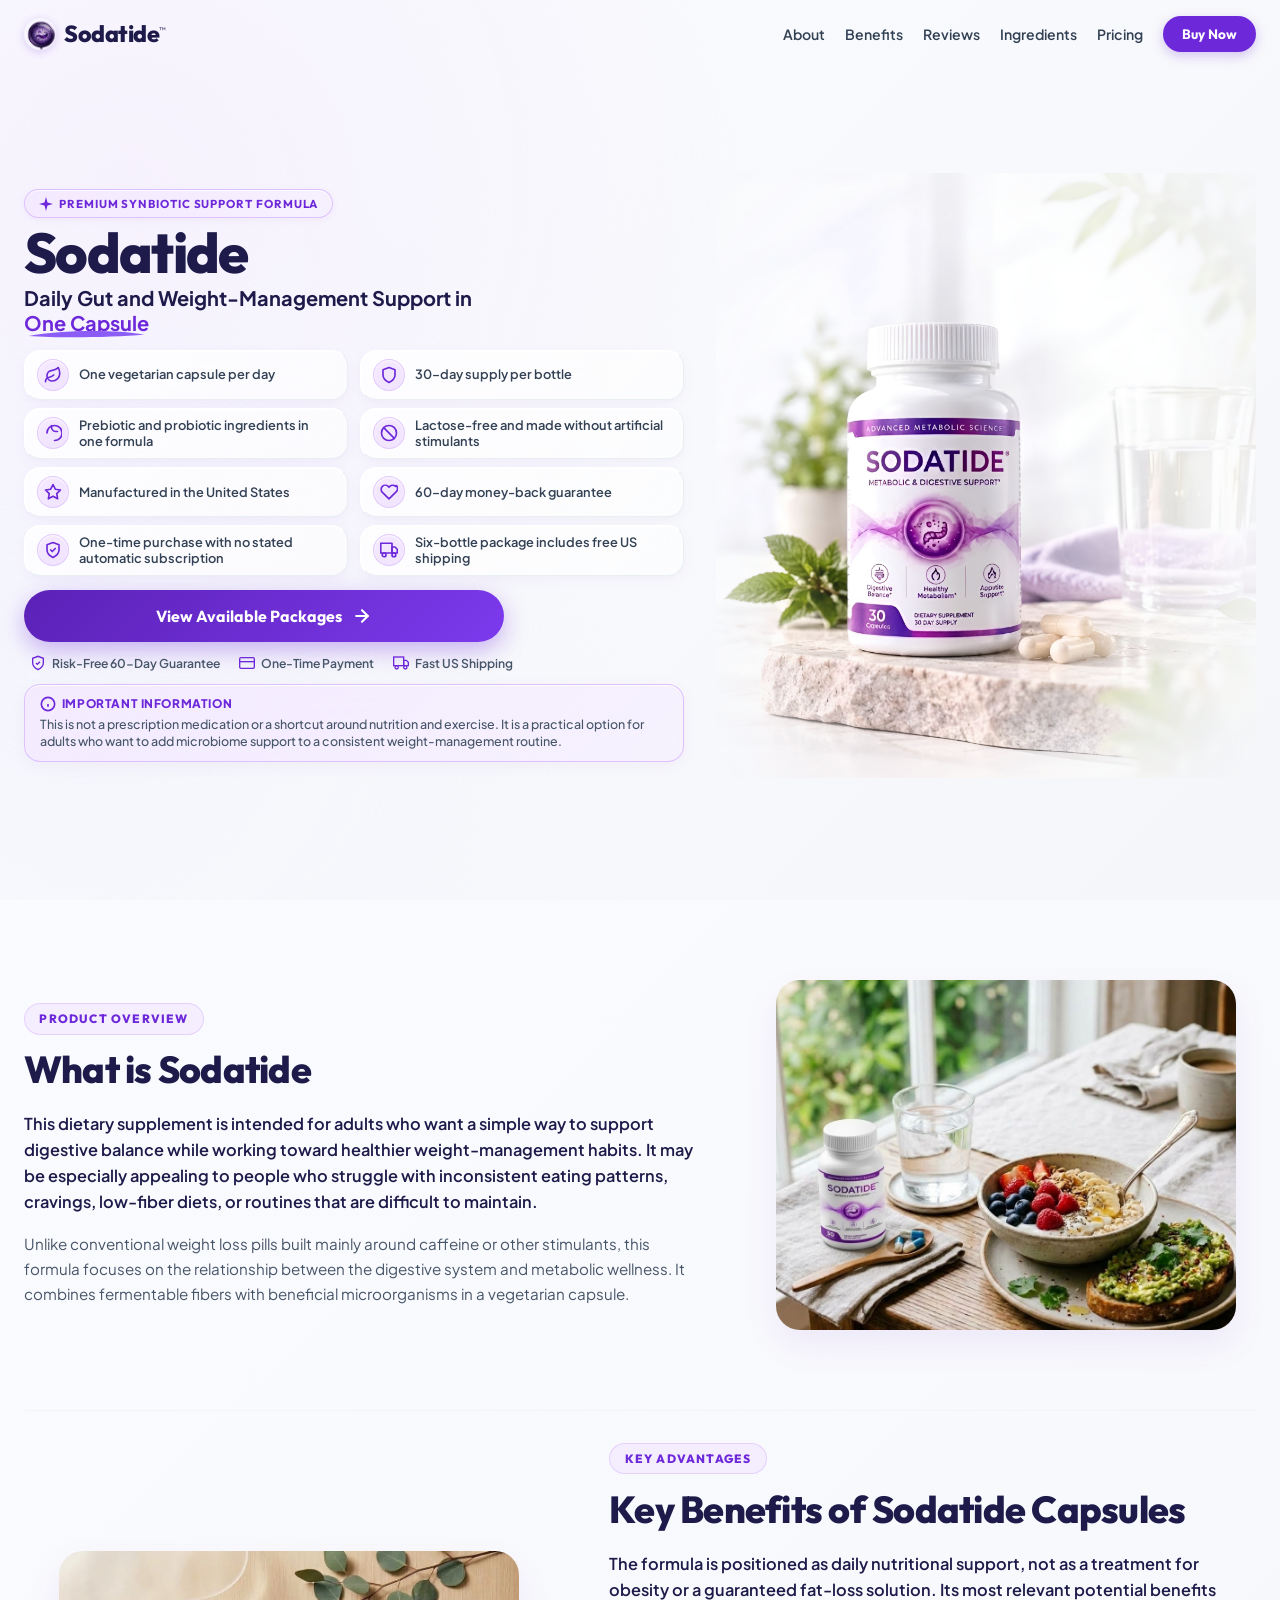
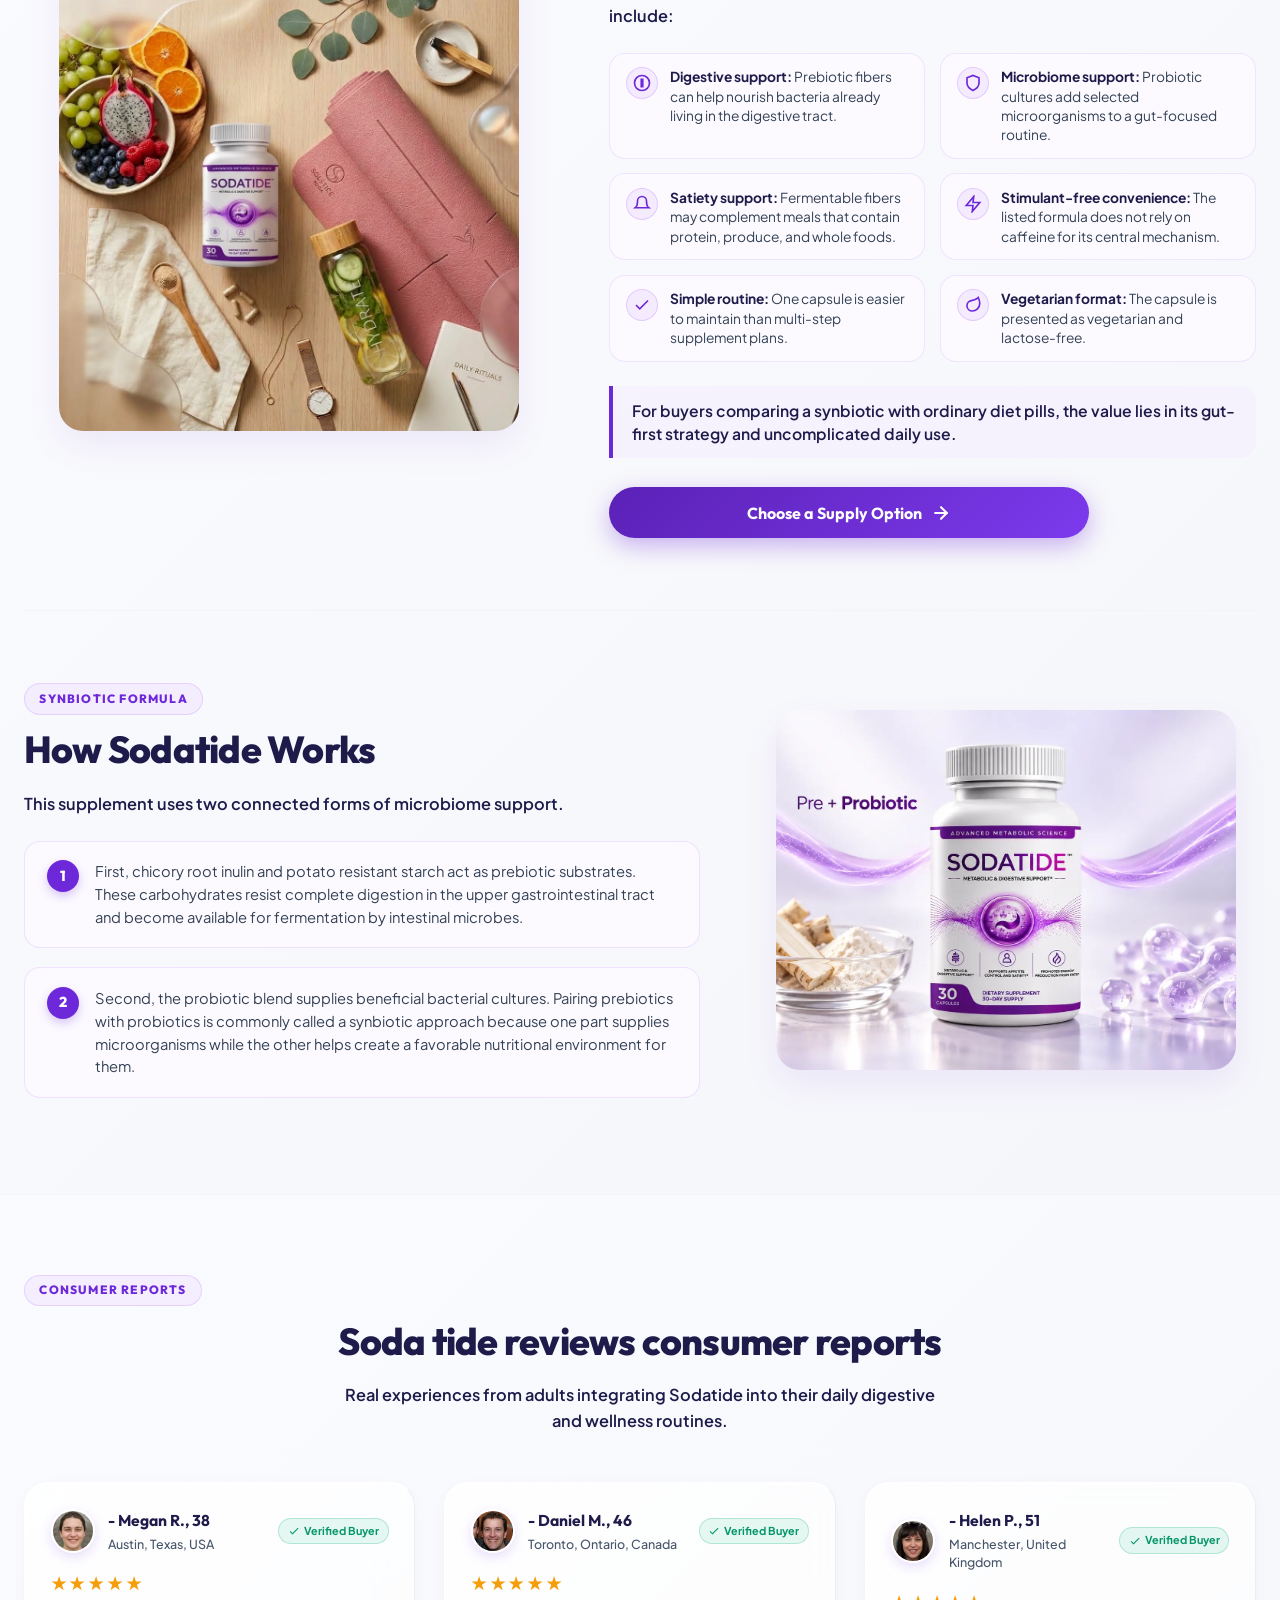
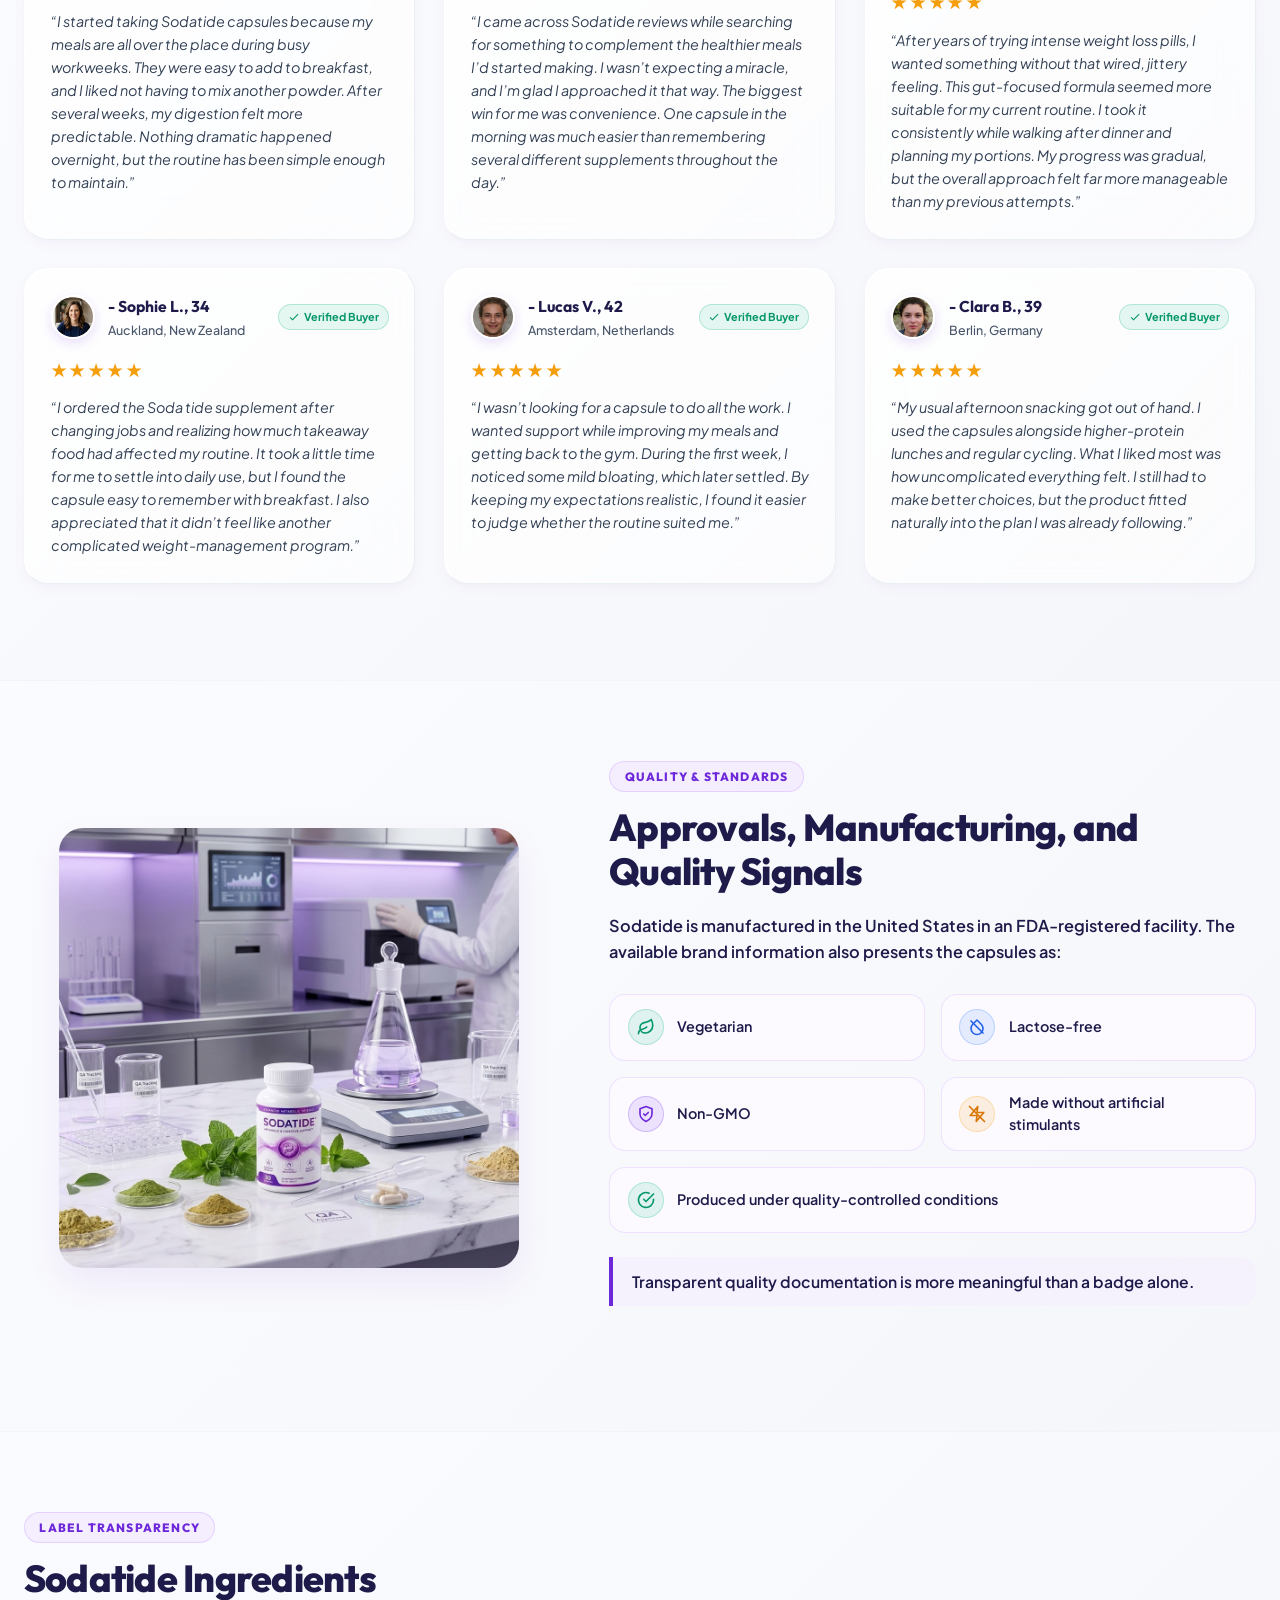
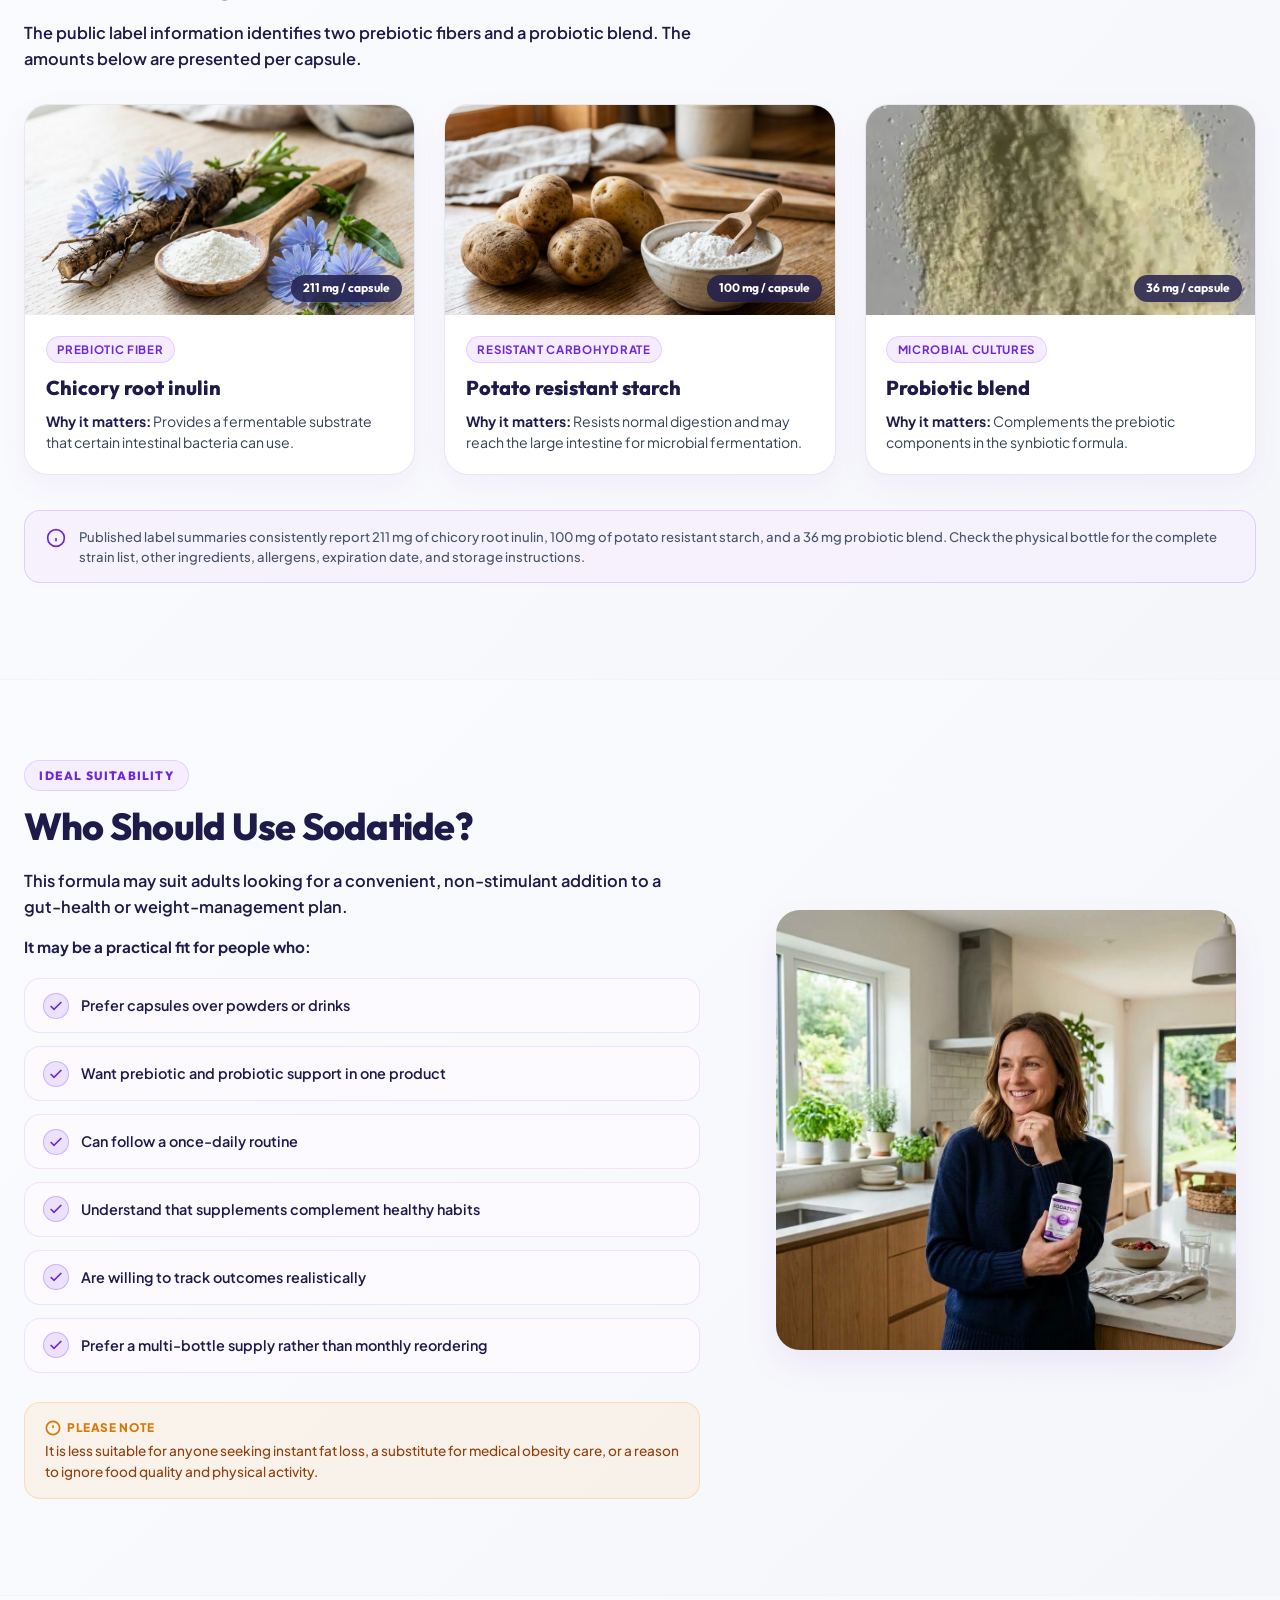
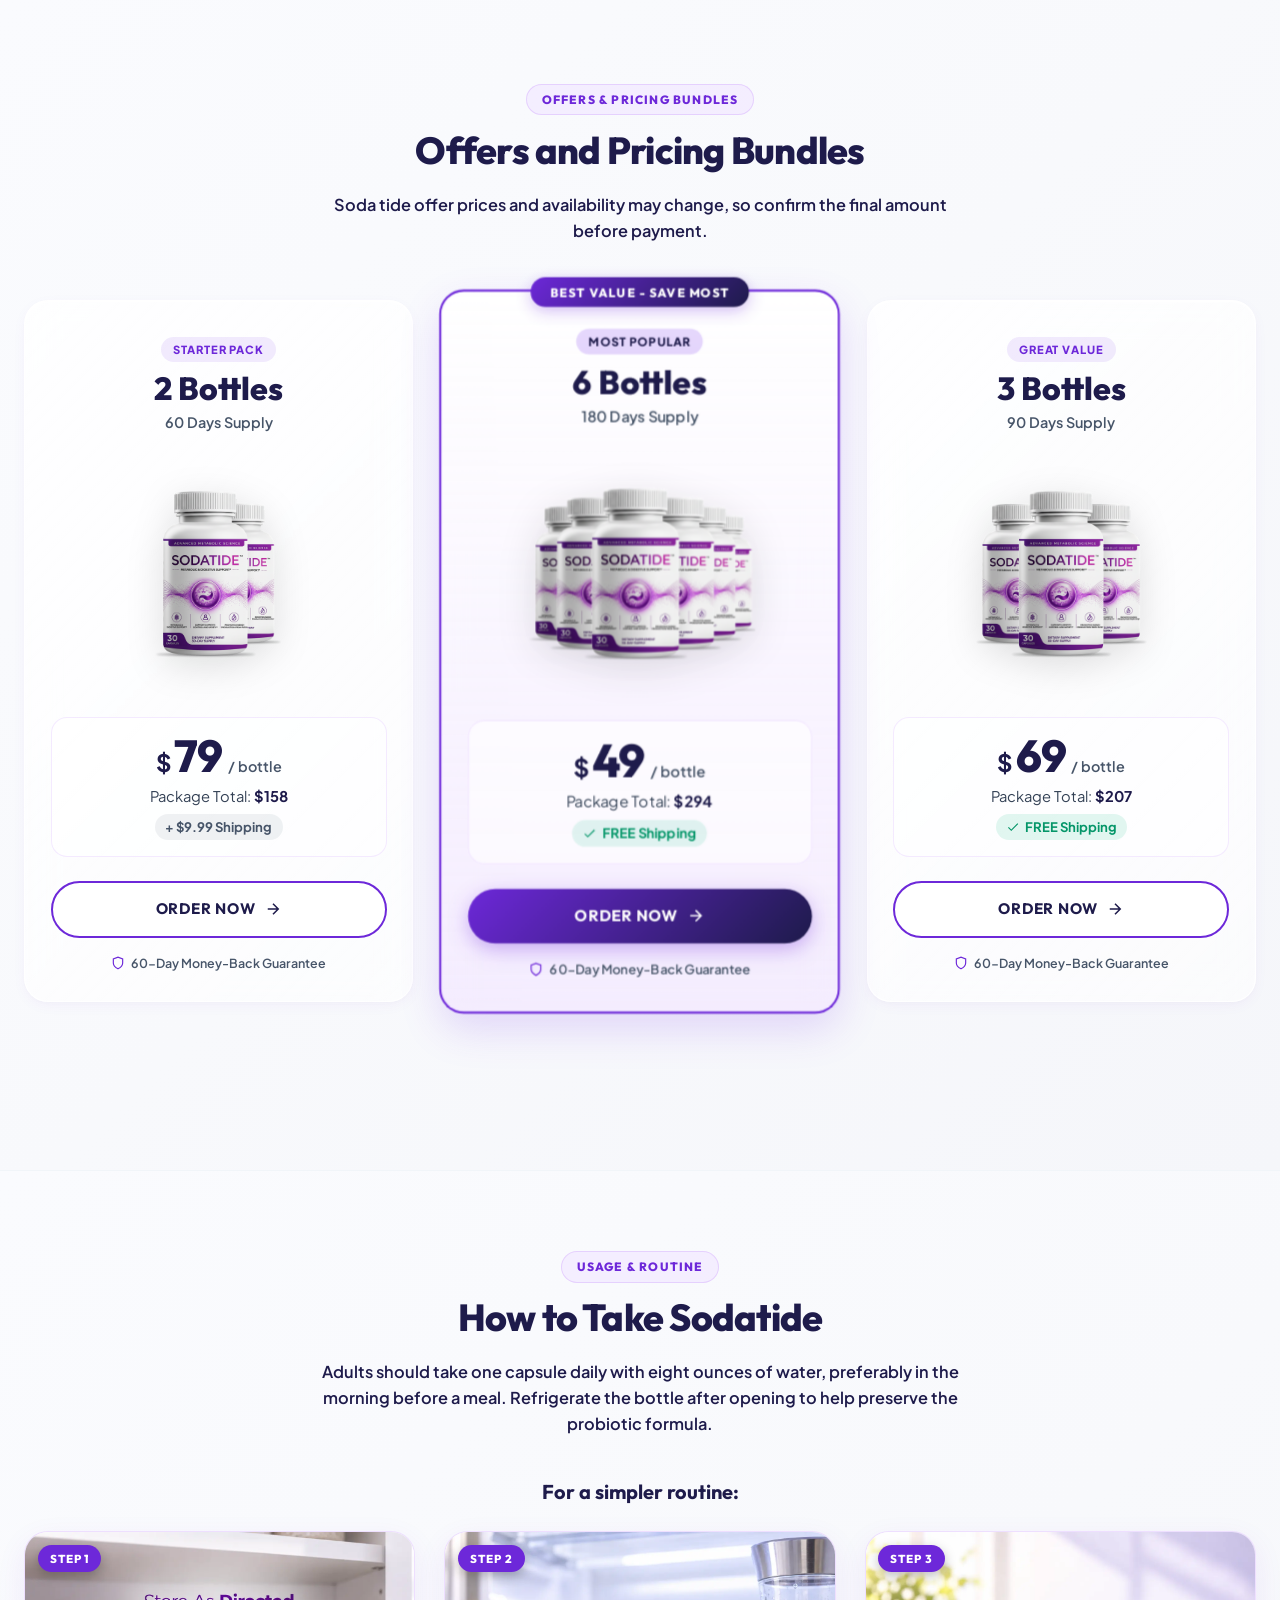
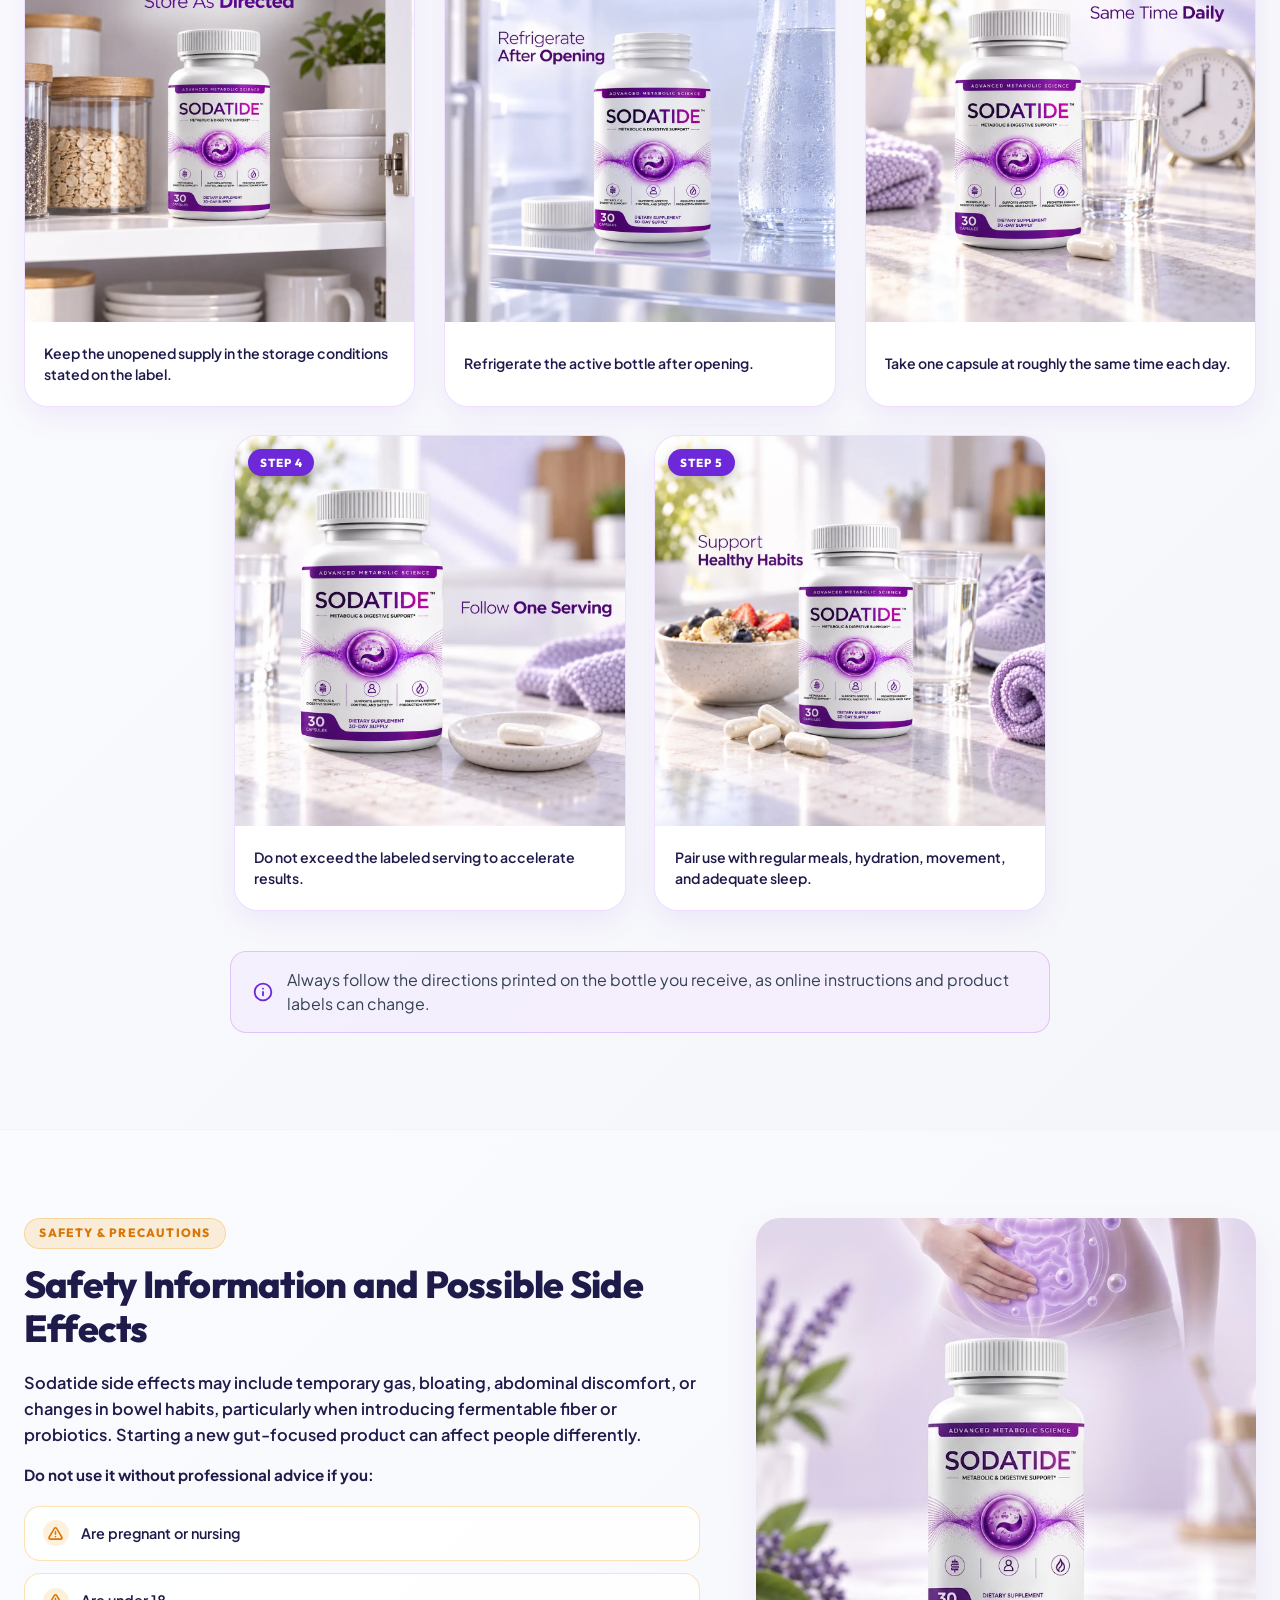
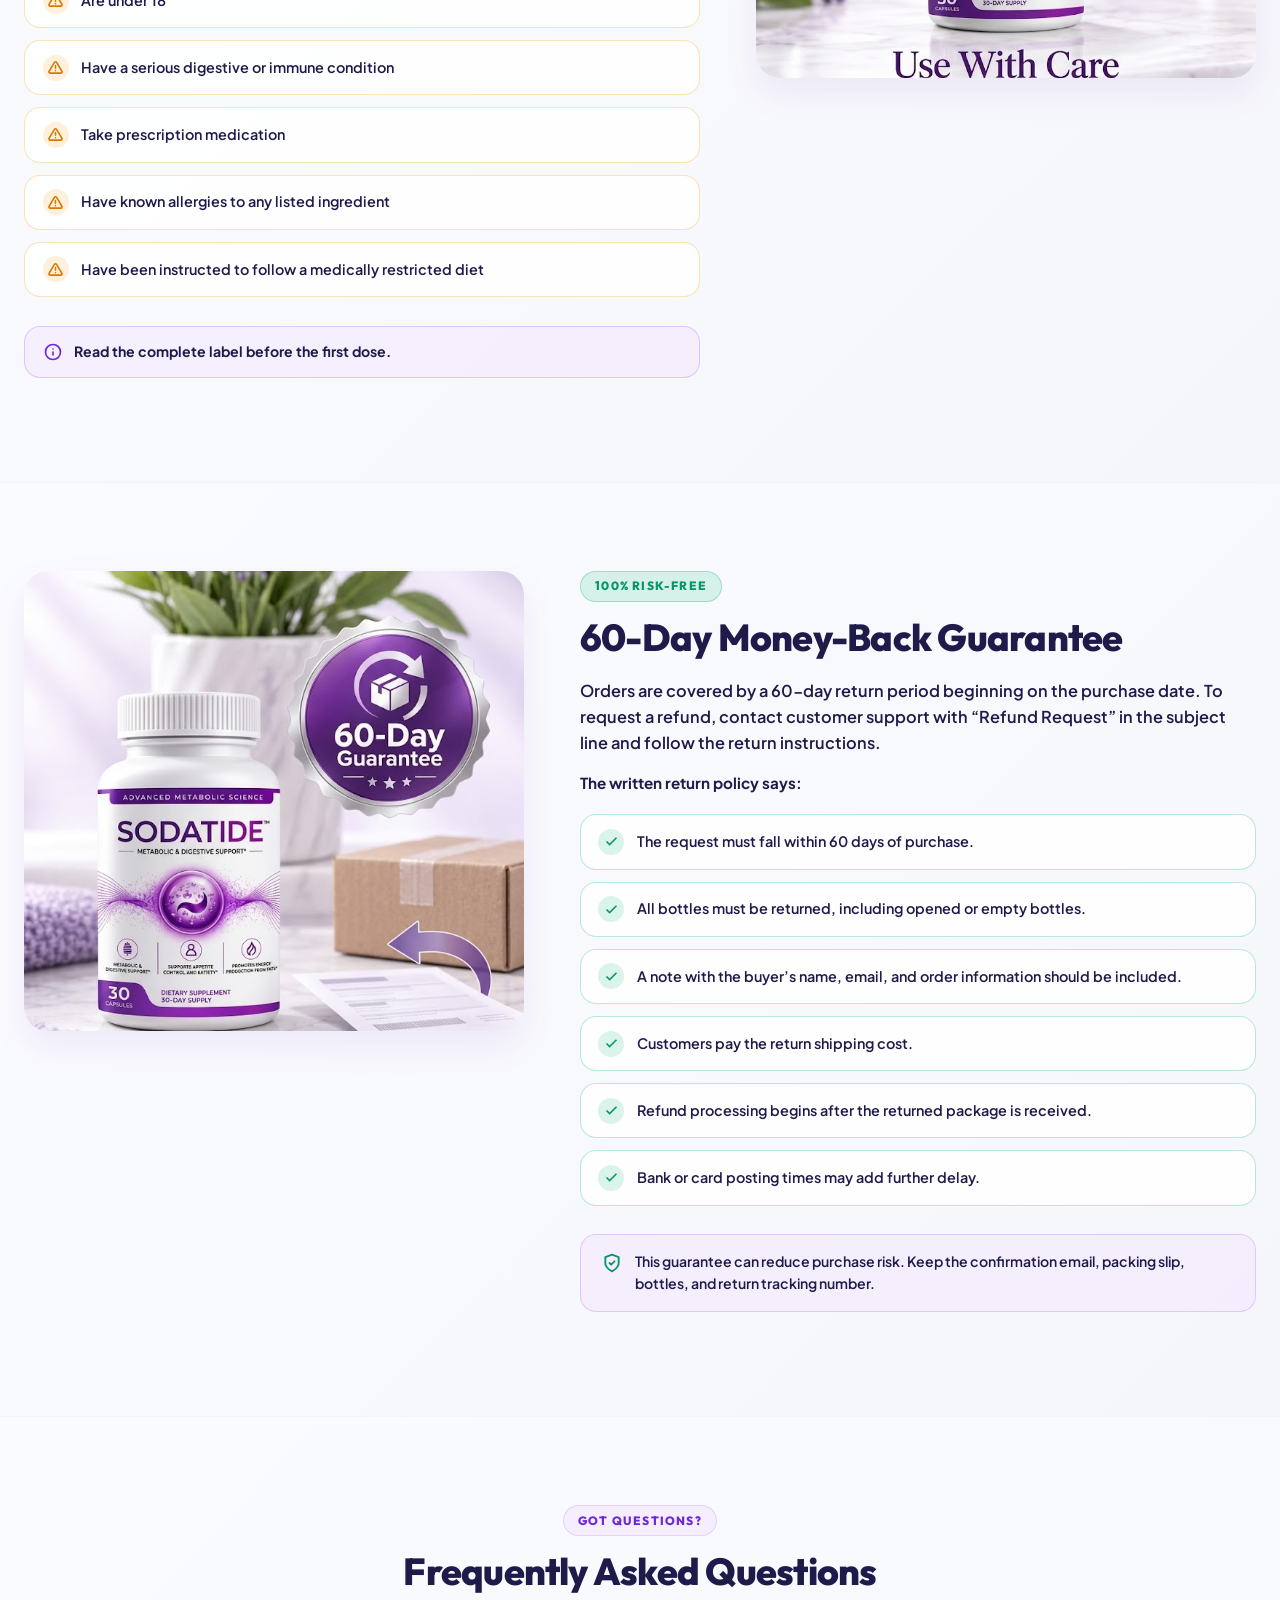
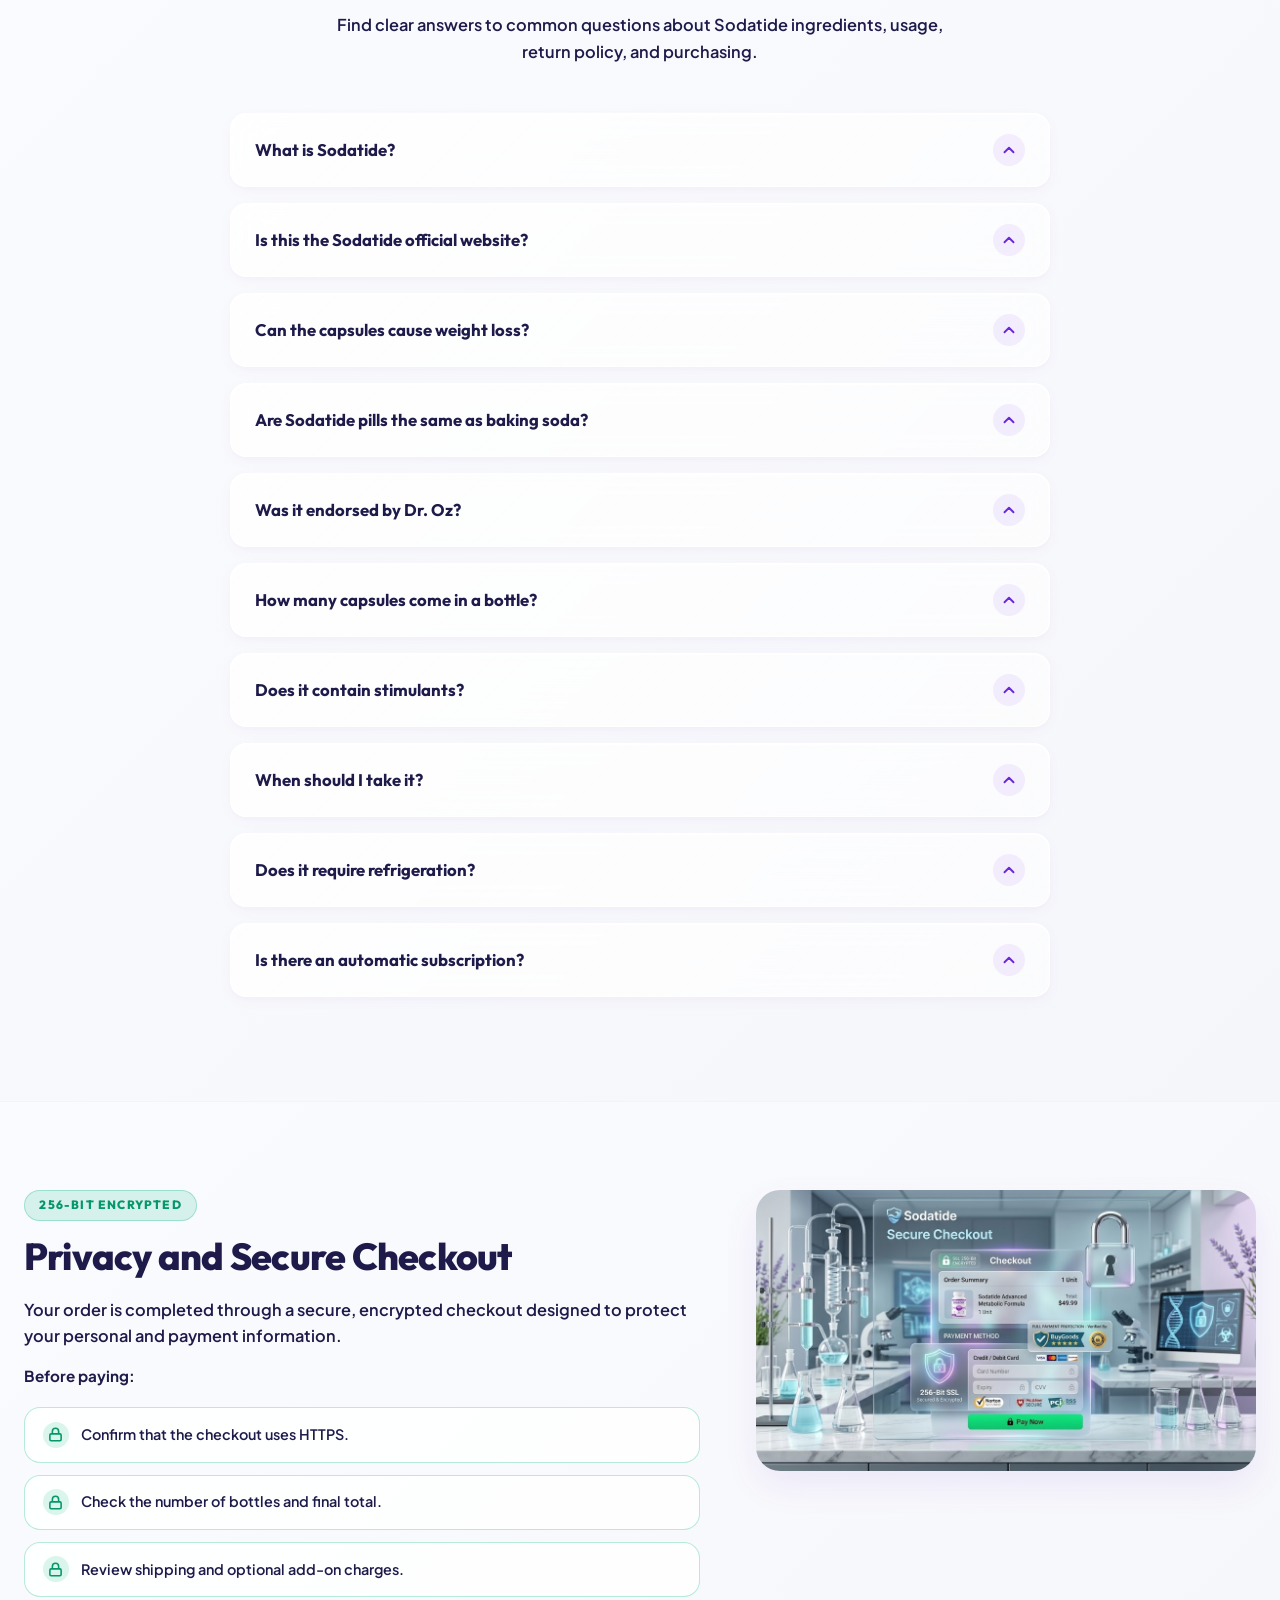
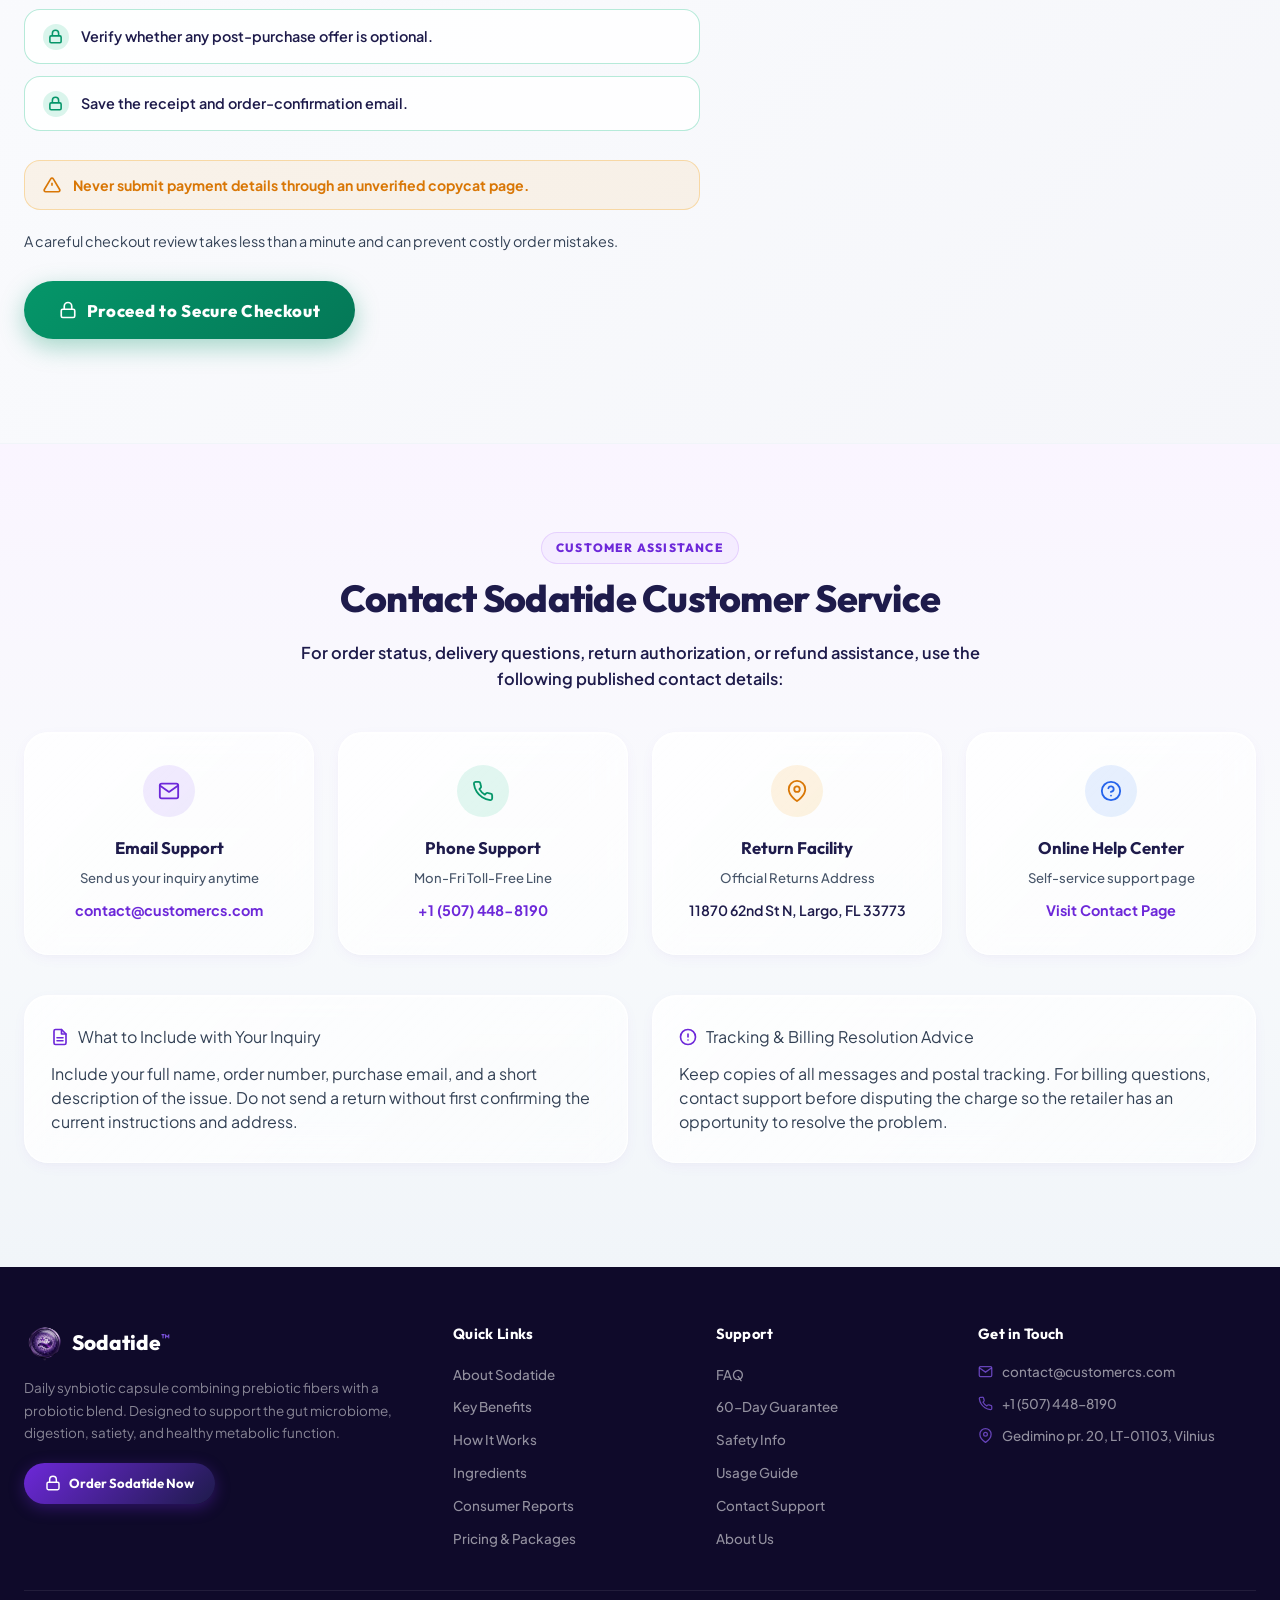
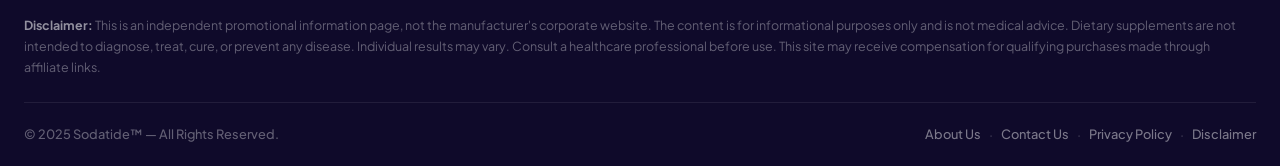
==== commit 47ac31b6: "hello" ====
--- a/index.html
+++ b/index.html
@@ -13,6 +13,132 @@
   
   <link rel="icon" href="public/favicon.ico" type="image/x-icon" />
   <link rel="stylesheet" href="style.css" />
+
+  <!-- Schema.org Structured Data -->
+  <script type="application/ld+json">
+  {
+    "@context": "https://schema.org",
+    "@graph": [
+      {
+        "@type": "WebSite",
+        "@id": "https://www.sodatideofficial.us/#website",
+        "url": "https://www.sodatideofficial.us/",
+        "name": "Sodatide™ Official Information",
+        "description": "Daily Synbiotic Support Supplement Information"
+      },
+      {
+        "@type": "Organization",
+        "@id": "https://www.sodatideofficial.us/#organization",
+        "name": "Sodatide™",
+        "url": "https://www.sodatideofficial.us",
+        "logo": "https://www.sodatideofficial.us/public/logo.png",
+        "email": "contact@customercs.com",
+        "telephone": "+1-507-448-8190",
+        "address": {
+          "@type": "PostalAddress",
+          "streetAddress": "Gedimino pr. 20",
+          "addressLocality": "Vilnius",
+          "postalCode": "LT-01103",
+          "addressCountry": "Lithuania"
+        }
+      },
+      {
+        "@type": "Product",
+        "@id": "https://www.sodatideofficial.us/#product",
+        "name": "Sodatide Synbiotic Capsules",
+        "image": "https://www.sodatideofficial.us/public/hero-blend.png",
+        "description": "Sodatide is a once-daily synbiotic dietary supplement combining prebiotic fibers with a probiotic blend in vegetarian capsules to support gut microbiome, digestion, and satiety.",
+        "brand": {
+          "@type": "Brand",
+          "name": "Sodatide™"
+        },
+        "offers": [
+          {
+            "@type": "Offer",
+            "name": "6 Bottle Package (180 Day Supply)",
+            "price": "234.00",
+            "priceCurrency": "USD",
+            "priceValidUntil": "2027-12-31",
+            "availability": "https://schema.org/InStock",
+            "url": "https://secureofficialsite.store/buy-sodatide"
+          },
+          {
+            "@type": "Offer",
+            "name": "3 Bottle Package (90 Day Supply)",
+            "price": "147.00",
+            "priceCurrency": "USD",
+            "priceValidUntil": "2027-12-31",
+            "availability": "https://schema.org/InStock",
+            "url": "https://secureofficialsite.store/buy-sodatide"
+          },
+          {
+            "@type": "Offer",
+            "name": "1 Bottle Package (30 Day Supply)",
+            "price": "69.00",
+            "priceCurrency": "USD",
+            "priceValidUntil": "2027-12-31",
+            "availability": "https://schema.org/InStock",
+            "url": "https://secureofficialsite.store/buy-sodatide"
+          }
+        ]
+      },
+      {
+        "@type": "FAQPage",
+        "@id": "https://www.sodatideofficial.us/#faq",
+        "mainEntity": [
+          {
+            "@type": "Question",
+            "name": "What is Sodatide?",
+            "acceptedAnswer": {
+              "@type": "Answer",
+              "text": "Sodatide is a once-daily synbiotic capsule combining prebiotic fibers (Chicory Root Inulin and Potato Resistant Starch) with a probiotic blend. It is formulated to support gut microbiome, digestion, satiety, and healthy metabolic function."
+            }
+          },
+          {
+            "@type": "Question",
+            "name": "Is this the Sodatide official website?",
+            "acceptedAnswer": {
+              "@type": "Answer",
+              "text": "This is an independent promotional information page. Purchases are completed securely through BuyGoods, the stated online retailer."
+            }
+          },
+          {
+            "@type": "Question",
+            "name": "Can the capsules cause weight loss?",
+            "acceptedAnswer": {
+              "@type": "Answer",
+              "text": "The product is positioned as weight-management support, but no supplement can guarantee fat loss. Sustainable results depend on balanced nutrition, physical activity, sleep, and consistency."
+            }
+          },
+          {
+            "@type": "Question",
+            "name": "Are Sodatide pills the same as baking soda?",
+            "acceptedAnswer": {
+              "@type": "Answer",
+              "text": "No. Despite the 'soda tide' spelling sometimes used in searches, Sodatide is a capsule-based synbiotic formula."
+            }
+          },
+          {
+            "@type": "Question",
+            "name": "How do I take Sodatide capsules?",
+            "acceptedAnswer": {
+              "@type": "Answer",
+              "text": "Take one capsule daily with morning water or a meal according to bottle directions."
+            }
+          },
+          {
+            "@type": "Question",
+            "name": "What is the return policy?",
+            "acceptedAnswer": {
+              "@type": "Answer",
+              "text": "Orders are backed by a 60-day money-back guarantee."
+            }
+          }
+        ]
+      }
+    ]
+  }
+  </script>
 </head>
 <body>
 
@@ -1690,9 +1816,11 @@
         <div class="footer-bottom-links">
           <a href="about.html">About Us</a>
           <span class="footer-dot">&middot;</span>
-          <a href="#contact">Contact</a>
+          <a href="contact.html">Contact Us</a>
           <span class="footer-dot">&middot;</span>
-          <a href="#privacy">Privacy</a>
+          <a href="privacy.html">Privacy Policy</a>
+          <span class="footer-dot">&middot;</span>
+          <a href="disclaimer.html">Disclaimer</a>
         </div>
       </div>
 
